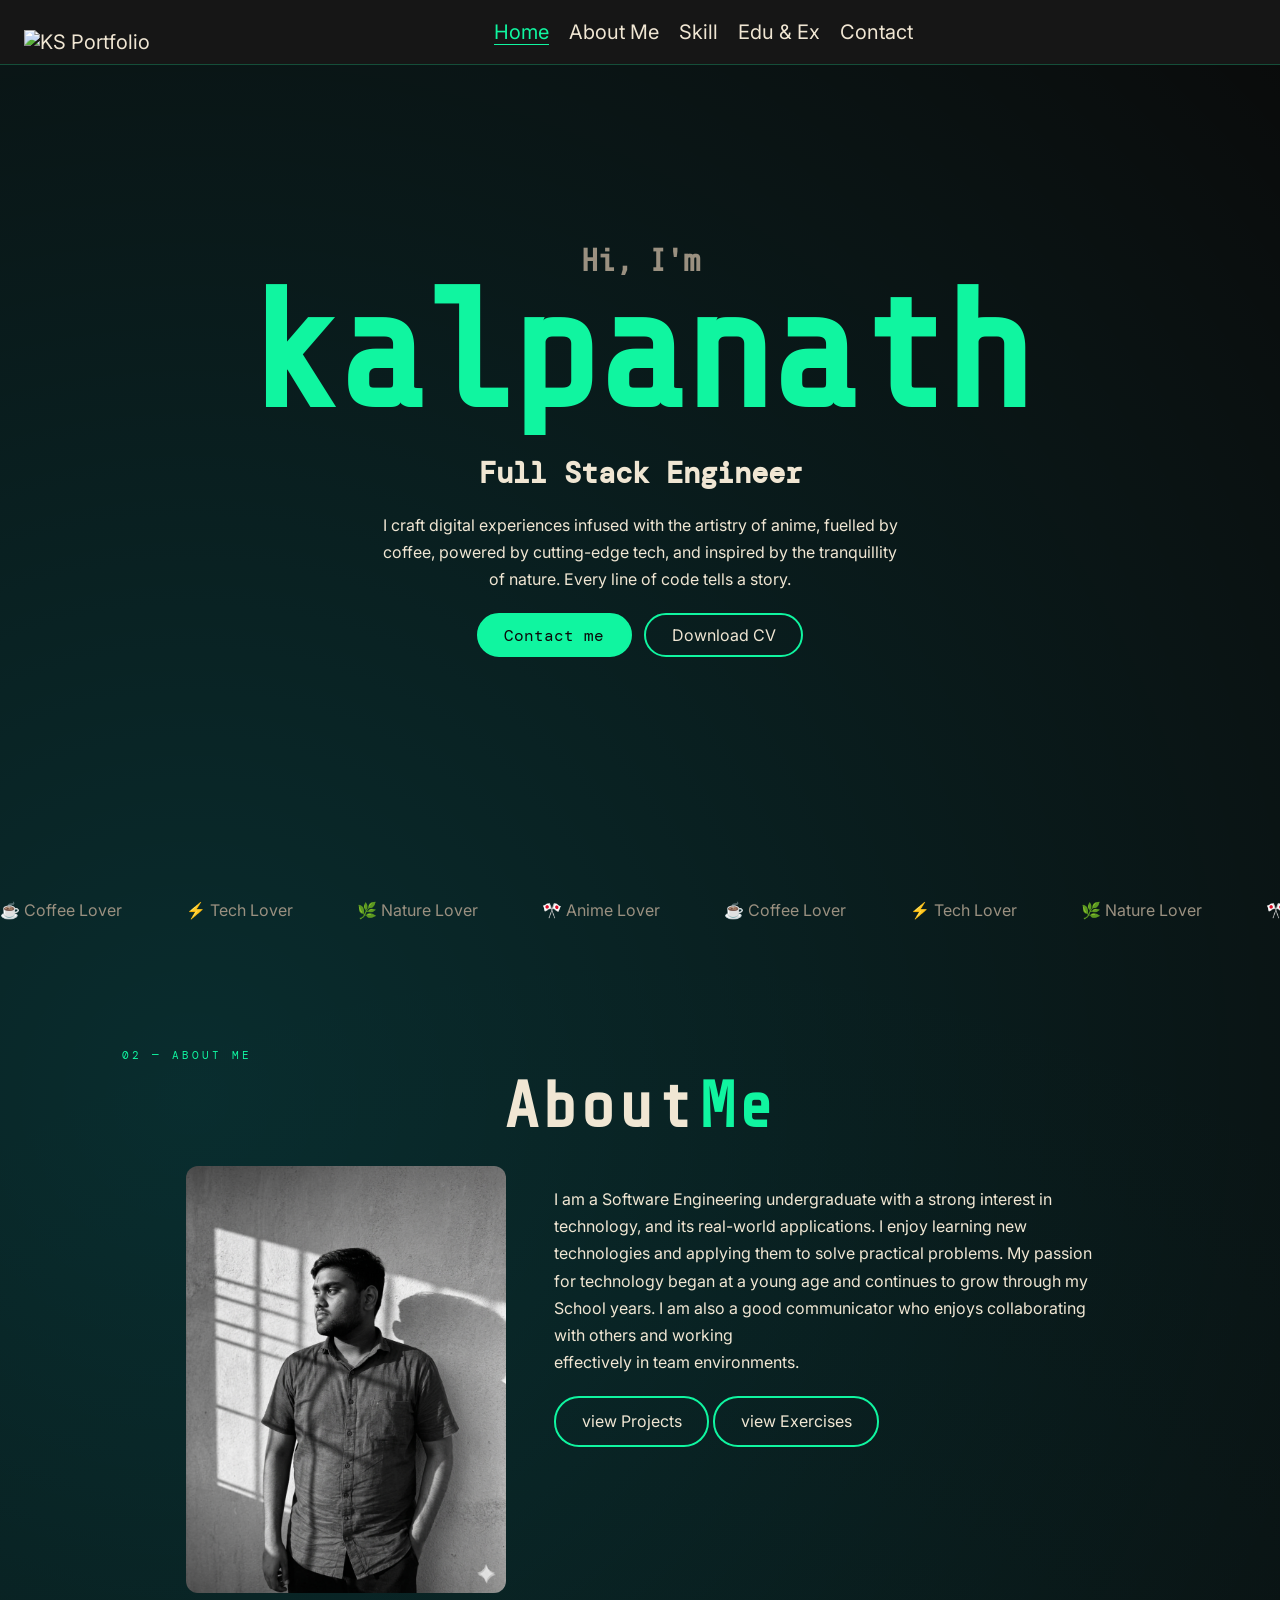
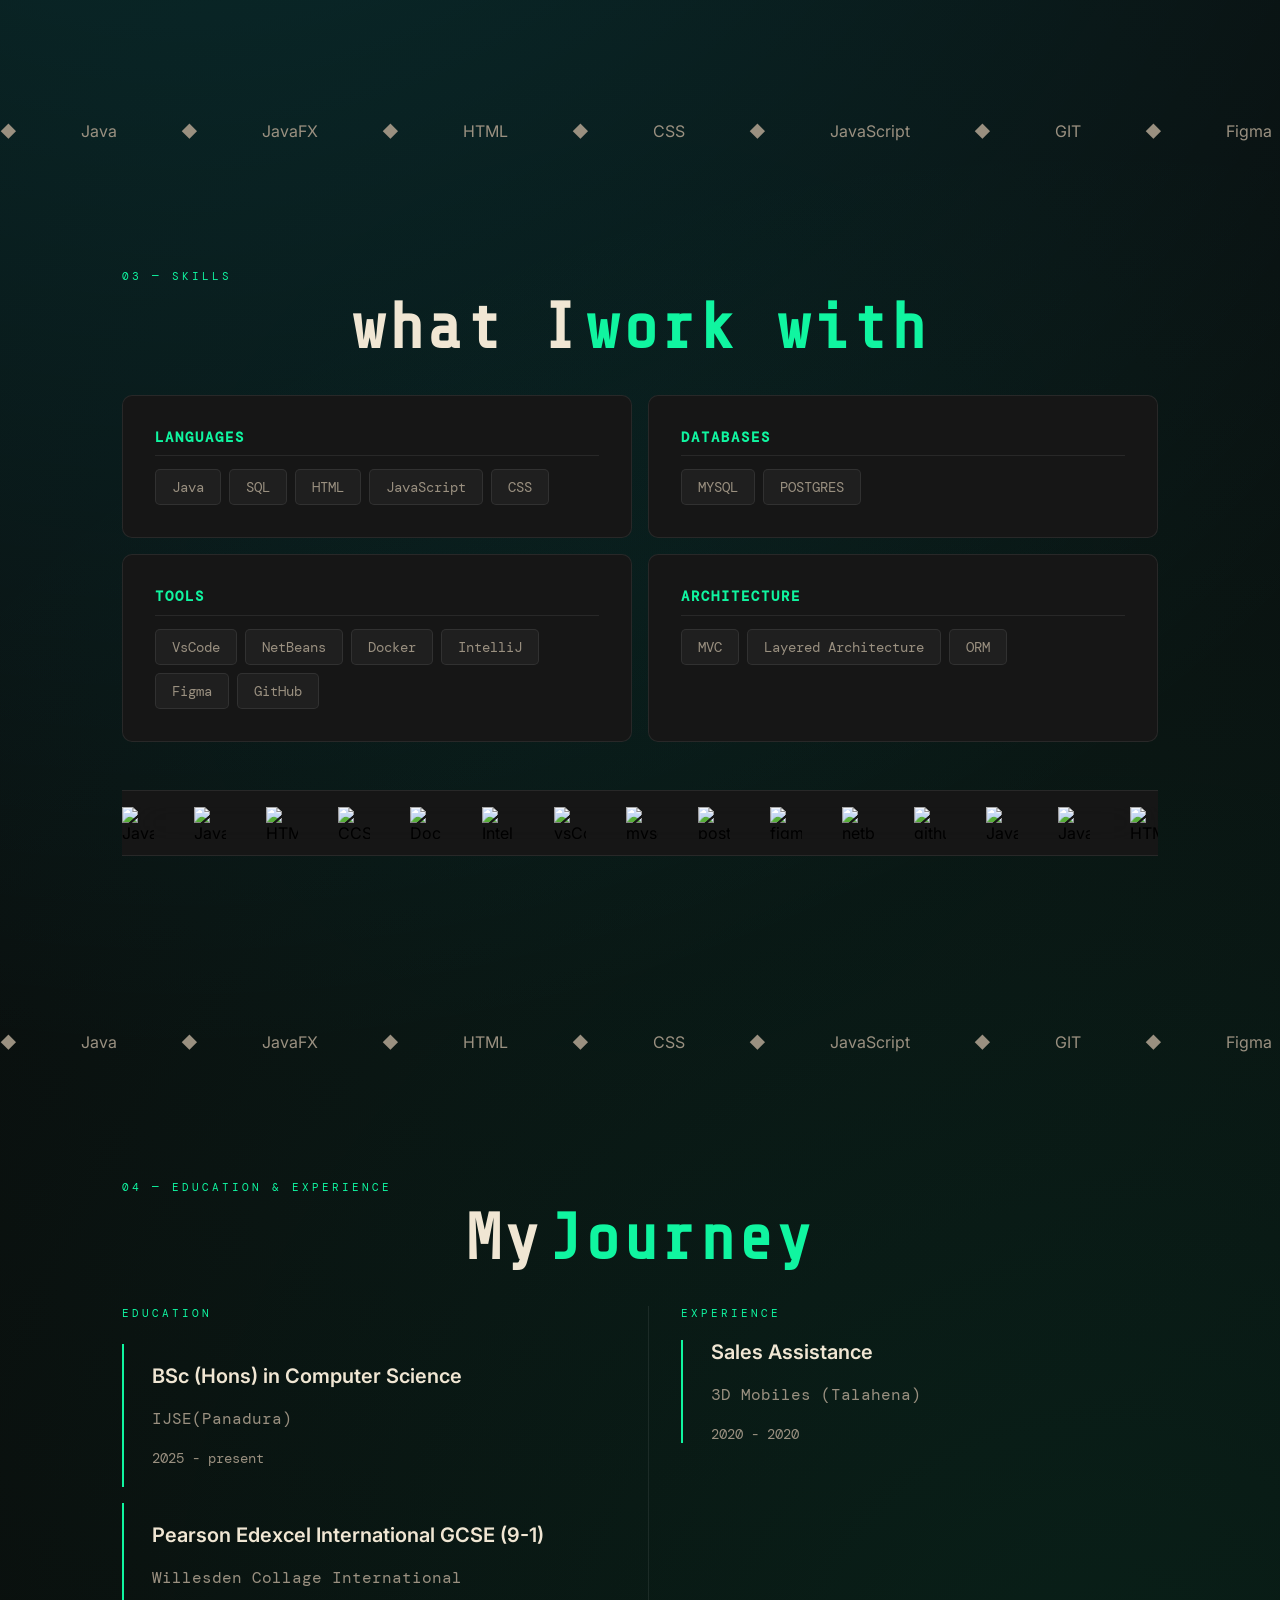
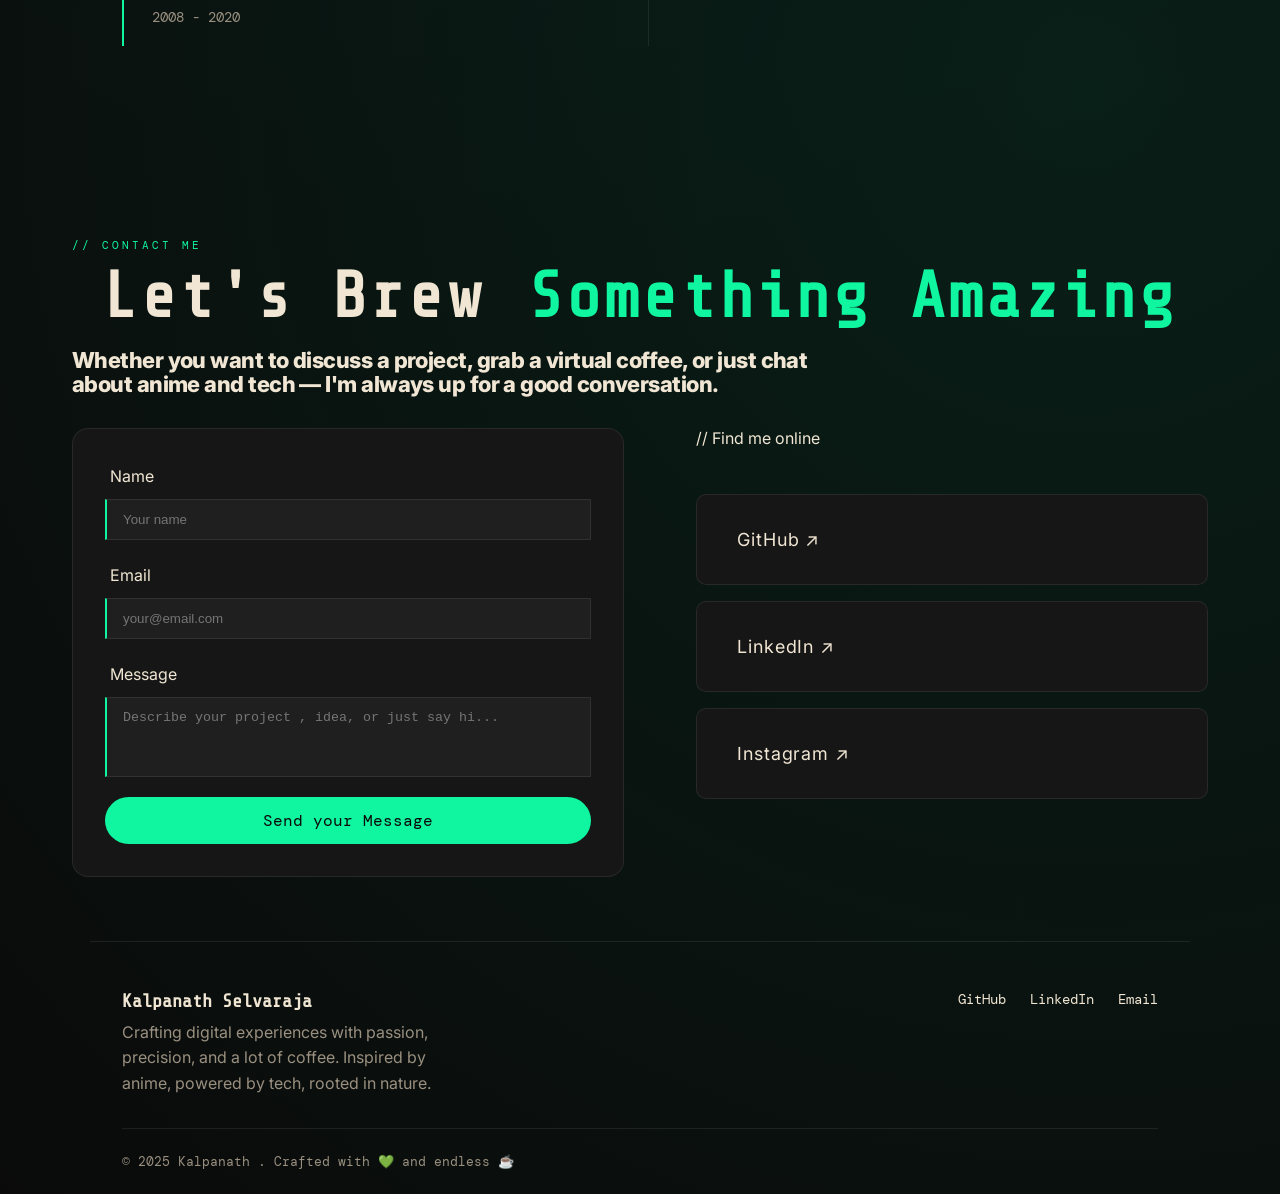
==== index.html @ 92739ae4 "update btns" ====
<!DOCTYPE html>
<html lang="en" >
<head>
    <meta charset="UTF-8">
    <meta name="viewport" content="width=device-width, initial-scale=1.0">
    <title> My website</title>


    <link rel="preconnect" href="https://fonts.googleapis.com">
    <link rel="preconnect" href="https://fonts.gstatic.com" crossorigin>
    <link href="https://fonts.googleapis.com/css2?family=DM+Mono:ital,wght@0,300;0,400;0,500;1,300;1,400;1,500&family=Inter:ital,opsz,wght@0,14..32,100..900;1,14..32,100..900&family=Share+Tech+Mono&display=swap" rel="stylesheet">

    <link rel="stylesheet" href="css/style.css">


</head>
<body>

<!-- ================================================    header content =============================================== -->

<header class ="header" >


<!--        navigation section-->
    <nav class = "navbar">
        <div class="logo">
            <img src="logo" alt="KS Portfolio">
        </div>

        <div class="nav-links" id="nav-links">

            <a href="#home" >Home</a>
            <a href="#about">About Me</a>
            <a href="#skill">Skill</a>
            <a href="#education-experience">Edu & Ex</a>

            <a href="#contact">Contact</a>
        </div>

        <button id="hamburger" class="hamburger">
            <span></span>
            <span></span>
            <span></span>
        </button>


    </nav>



</header>
<main>

    <!--  Hero section-->
    <section class ="home" id="home">

        <!-- content-->
        <div id ="home-content">

<!--            <div class="hero-glow"></div>-->
            <h3 id="greetings" >Hi, I'm</h3>
            <h1 id="Name" >kalpanath</h1>
            <h2 id="role"> Full Stack Engineer</h2>
            <div class="para-container">
                <p id="hero_para">I craft digital experiences infused with the artistry of anime,
                    fuelled by coffee, powered by cutting-edge tech, and inspired by
                    the tranquillity of nature. Every line of code tells a story.</p>
            </div>
            <div class="hero-btn">
                <a href="#contact" id="contact_btn" class="btn-hover-lift">Contact me</a>
                <a href="#contact" class="normal_btn hover-lift">Download CV</a>
            </div>
        </div>


    </section>

    <!--  About me strip-->
    <div class="horizontal-scroll">
        <div class="group">
            <div class="card"> ☕ Coffee Lover</div>
            <div class="card">⚡ Tech Lover</div>
            <div class="card">🌿 Nature Lover</div>
            <div class="card">🎌 Anime Lover</div>
            <div class="card"> ☕ Coffee Lover</div>
            <div class="card">⚡ Tech Lover</div>
            <div class="card">🌿 Nature Lover</div>
            <div class="card">🎌 Anime Lover</div>
            <div class="card">⚡ Tech Lover</div>
            <div class="card">🌿 Nature Lover</div>
            <div class="card">🎌 Anime Lover</div>
            <div class="card"> ☕ Coffee Lover</div>
            <div class="card">🌿 Nature Lover</div>
            <div class="card">🎌 Anime Lover</div>
            <div class="card"> ☕ Coffee Lover</div>

        </div>

        <div  class="group">
            <div class="card"> ☕ Coffee Lover</div>
            <div class="card">⚡ Tech Lover</div>
            <div class="card">🌿 Nature Lover</div>
            <div class="card">🎌 Anime Lover</div>
            <div class="card"> ☕ Coffee Lover</div>
            <div class="card">⚡ Tech Lover</div>
            <div class="card">🌿 Nature Lover</div>
            <div class="card">🎌 Anime Lover</div>
            <div class="card">⚡ Tech Lover</div>
            <div class="card">🌿 Nature Lover</div>
            <div class="card">🎌 Anime Lover</div>
            <div class="card"> ☕ Coffee Lover</div>
            <div class="card">🌿 Nature Lover</div>
            <div class="card">🎌 Anime Lover</div>
            <div class="card"> ☕ Coffee Lover</div>
        </div>
    </div>

<!--  about me section-->
    <section class="about-me reveal" id="about">

        <p class="sec-label">02 — About me</p>
        <h1 class="sub-title">About <span>Me</span></h1>

        <!-- content-->
        <div class="about-me-content">

            <!-- image-->

            <picture class="image slide-left">
                <img src="assets/About_me_pic.png" class="about-img"  alt="kalpanath">
            </picture>

            <!-- details-->
            <div class="content slide-right">
                <p class="para">I am a Software Engineering undergraduate with a strong interest in technology, and its real-world applications.
                    I enjoy learning new technologies and applying them to solve practical problems.
                    My passion for technology began at a young age and continues to grow through my School years.
                    I am also a good communicator who enjoys collaborating with others and working<br>effectively in team environments.</p>


                <a href="projects.html" class="normal_btn hover-lift" id="pro_btn">view Projects</a>
                <a href="exercises.html" class="normal_btn hover-lift" id="exe_btn">view Exercises</a>

            </div>


        </div>

    </section>

    <!--  skill strip-->
    <div class="horizontal-scroll">
        <!--    Skills items -->
        <div class="group group-reverse">
            <span class="card">◆</span>
            <span class="card">Java</span>
            <span class="card">◆</span>
            <span class="card">JavaFX</span>
            <span class="card">◆</span>
            <span class="card">HTML</span>
            <span class="card">◆</span>
            <span class="card">CSS</span>
            <span class="card">◆</span>
            <span class="card">JavaScript</span>
            <span class="card">◆</span>
            <span class="card">GIT</span>
            <span class="card">◆</span>
            <span class="card">Figma</span>
            <span class="card">◆</span>
            <span class="card">MYSQL</span>
            <span class="card">◆</span>
            <span class="card">MVC</span>
            <span class="card">◆</span>
            <span class="card">Java</span>
            <span class="card">◆</span>
            <span class="card">JavaFX</span>
            <span class="card">◆</span>
            <span class="card">HTML</span>
            <span class="card">◆</span>
            <span class="card">CSS</span>
            <span class="card">◆</span>
            <span class="card">JavaScript</span>
            <span class="card">◆</span>
            <span class="card">GIT</span>
            <span class="card">◆</span>
            <span class="card">Figma</span>
            <span class="card">◆</span>
            <span class="card">MYSQL</span>
            <span class="card">◆</span>
            <span class="card">MVC</span>
        </div>

        <div class="group group-reverse">
            <span class="card">◆</span>
            <span class="card">Java</span>
            <span class="card">◆</span>
            <span class="card">JavaFX</span>
            <span class="card">◆</span>
            <span class="card">HTML</span>
            <span class="card">◆</span>
            <span class="card">CSS</span>
            <span class="card">◆</span>
            <span class="card">JavaScript</span>
            <span class="card">◆</span>
            <span class="card">GIT</span>
            <span class="card">◆</span>
            <span class="card">Figma</span>
            <span class="card">◆</span>
            <span class="card">MYSQL</span>
            <span class="card">◆</span>
            <span class="card">MVC</span>
            <span class="card">◆</span>
            <span class="card">Java</span>
            <span class="card">◆</span>
            <span class="card">JavaFX</span>
            <span class="card">◆</span>
            <span class="card">HTML</span>
            <span class="card">◆</span>
            <span class="card">CSS</span>
            <span class="card">◆</span>
            <span class="card">JavaScript</span>
            <span class="card">◆</span>
            <span class="card">GIT</span>
            <span class="card">◆</span>
            <span class="card">Figma</span>
            <span class="card">◆</span>
            <span class="card">MYSQL</span>
            <span class="card">◆</span>
            <span class="card">MVC</span>
        </div>
    </div>

<!--    skill section-->
    <section class="skill-section" id="skill">

        <!-- Title -->
<!--        <p class="sub-title">Skills ()</p>-->
        <p class="sec-label">03 — skills</p>
        <h2 class="sub-title">what I <span>work with</span></h2>

        <div class="skill-grid reveal">

            <div class="skill_card stagger-child hover-lift">
                <h3 class="skill_label">Languages</h3>

                <div class="tags">
                    <span class="tag">Java</span>
                    <span class="tag">SQL</span>
                    <span class="tag">HTML</span>
                    <span class="tag">JavaScript</span>
                    <span class="tag">CSS</span>
                </div>
            </div>
            <div class="skill_card stagger-child hover-lift">
                <h3 class="skill_label">Databases</h3>

                <div class="tags">
                    <span class="tag">MYSQL</span>
                    <span class="tag">POSTGRES</span>
                </div>
            </div>
            <div class="skill_card stagger-child hover-lift">
                <h3 class="skill_label">Tools</h3>

                <div class="tags">
                    <span class="tag">VsCode</span>
                    <span class="tag">NetBeans</span>
                    <span class="tag">Docker</span>
                    <span class="tag">IntelliJ</span>
                    <span class="tag">Figma</span>
                    <span class="tag">GitHub</span>
                </div>
            </div>
            <div class="skill_card stagger-child hover-lift">
                <h3 class="skill_label">Architecture</h3>

                <div class="tags">
                    <span class="tag">MVC</span>
                    <span class="tag">Layered Architecture</span>
                    <span class="tag">ORM</span>
                </div>
            </div>
        </div>


        <div class="icon_strip reveal">
            <div class="icon_card">
                <div class="strip_icon"><img alt="Java" src="https://cdn.jsdelivr.net/gh/devicons/devicon@latest/icons/java/java-original.svg" /></div>
                <div class="strip_icon"><img alt="JavaScript" src="https://cdn.jsdelivr.net/gh/devicons/devicon@latest/icons/javascript/javascript-original.svg" /></div>
                <div class="strip_icon"><img alt="HTML" src="https://cdn.jsdelivr.net/gh/devicons/devicon@latest/icons/html5/html5-original.svg" /></div>
                <div class="strip_icon"><img alt="CCS" src="https://cdn.jsdelivr.net/gh/devicons/devicon@latest/icons/css3/css3-original.svg" /></div>
                <div class="strip_icon"><img alt="Docker" src="https://cdn.jsdelivr.net/gh/devicons/devicon@latest/icons/docker/docker-original-wordmark.svg" /></div>
                <div class="strip_icon"><img alt="Intellij" src="https://cdn.jsdelivr.net/gh/devicons/devicon@latest/icons/intellij/intellij-original.svg" /></div>
                <div class="strip_icon"><img alt="vsCode" src="https://cdn.jsdelivr.net/gh/devicons/devicon@latest/icons/vscode/vscode-original.svg" /></div>
                <div class="strip_icon"><img alt="mysql" src="https://cdn.jsdelivr.net/gh/devicons/devicon@latest/icons/mysql/mysql-original-wordmark.svg" /></div>
                <div class="strip_icon"><img alt="postgresql" src="https://cdn.jsdelivr.net/gh/devicons/devicon@latest/icons/postgresql/postgresql-original.svg" /></div>
                <div class="strip_icon"><img alt="figma" src="https://cdn.jsdelivr.net/gh/devicons/devicon@latest/icons/figma/figma-original.svg" /></div>
                <div class="strip_icon"><img alt="netbeans" src="https://cdn.jsdelivr.net/gh/devicons/devicon@latest/icons/netbeans/netbeans-original.svg" /></div>
                <div class="strip_icon"><img alt="github" src="https://cdn.jsdelivr.net/gh/devicons/devicon@latest/icons/github/github-original-wordmark.svg" /></div>

                <div class="strip_icon"><img alt="Java" src="https://cdn.jsdelivr.net/gh/devicons/devicon@latest/icons/java/java-original.svg" /></div>
                <div class="strip_icon"><img alt="JavaScript" src="https://cdn.jsdelivr.net/gh/devicons/devicon@latest/icons/javascript/javascript-original.svg" /></div>
                <div class="strip_icon"><img alt="HTML" src="https://cdn.jsdelivr.net/gh/devicons/devicon@latest/icons/html5/html5-original.svg" /></div>
                <div class="strip_icon"><img alt="CCS" src="https://cdn.jsdelivr.net/gh/devicons/devicon@latest/icons/css3/css3-original.svg" /></div>
                <div class="strip_icon"><img alt="Docker" src="https://cdn.jsdelivr.net/gh/devicons/devicon@latest/icons/docker/docker-original-wordmark.svg" /></div>
                <div class="strip_icon"><img alt="Intellij" src="https://cdn.jsdelivr.net/gh/devicons/devicon@latest/icons/intellij/intellij-original.svg" /></div>
                <div class="strip_icon"><img alt="vsCode" src="https://cdn.jsdelivr.net/gh/devicons/devicon@latest/icons/vscode/vscode-original.svg" /></div>
                <div class="strip_icon"><img alt="mysql" src="https://cdn.jsdelivr.net/gh/devicons/devicon@latest/icons/mysql/mysql-original-wordmark.svg" /></div>
                <div class="strip_icon"><img alt="postgresql" src="https://cdn.jsdelivr.net/gh/devicons/devicon@latest/icons/postgresql/postgresql-original.svg" /></div>
                <div class="strip_icon"><img alt="figma" src="https://cdn.jsdelivr.net/gh/devicons/devicon@latest/icons/figma/figma-original.svg" /></div>
                <div class="strip_icon"><img alt="netbeans" src="https://cdn.jsdelivr.net/gh/devicons/devicon@latest/icons/netbeans/netbeans-original.svg" /></div>
                <div class="strip_icon"><img alt="github" src="https://cdn.jsdelivr.net/gh/devicons/devicon@latest/icons/github/github-original-wordmark.svg" /></div>

            </div>


        </div>


    </section>

    <!--  education and experience strip-->
    <div class="horizontal-scroll">
        <!--    Skills items -->
        <div class="group ">
            <span class="card">◆</span>
            <span class="card">Java</span>
            <span class="card">◆</span>
            <span class="card">JavaFX</span>
            <span class="card">◆</span>
            <span class="card">HTML</span>
            <span class="card">◆</span>
            <span class="card">CSS</span>
            <span class="card">◆</span>
            <span class="card">JavaScript</span>
            <span class="card">◆</span>
            <span class="card">GIT</span>
            <span class="card">◆</span>
            <span class="card">Figma</span>
            <span class="card">◆</span>
            <span class="card">MYSQL</span>
            <span class="card">◆</span>
            <span class="card">MVC</span>
            <span class="card">◆</span>
            <span class="card">Java</span>
            <span class="card">◆</span>
            <span class="card">JavaFX</span>
            <span class="card">◆</span>
            <span class="card">HTML</span>
            <span class="card">◆</span>
            <span class="card">CSS</span>
            <span class="card">◆</span>
            <span class="card">JavaScript</span>
            <span class="card">◆</span>
            <span class="card">GIT</span>
            <span class="card">◆</span>
            <span class="card">Figma</span>
            <span class="card">◆</span>
            <span class="card">MYSQL</span>
            <span class="card">◆</span>
            <span class="card">MVC</span>
        </div>

        <div class="group ">
            <span class="card">◆</span>
            <span class="card">Java</span>
            <span class="card">◆</span>
            <span class="card">JavaFX</span>
            <span class="card">◆</span>
            <span class="card">HTML</span>
            <span class="card">◆</span>
            <span class="card">CSS</span>
            <span class="card">◆</span>
            <span class="card">JavaScript</span>
            <span class="card">◆</span>
            <span class="card">GIT</span>
            <span class="card">◆</span>
            <span class="card">Figma</span>
            <span class="card">◆</span>
            <span class="card">MYSQL</span>
            <span class="card">◆</span>
            <span class="card">MVC</span>
            <span class="card">◆</span>
            <span class="card">Java</span>
            <span class="card">◆</span>
            <span class="card">JavaFX</span>
            <span class="card">◆</span>
            <span class="card">HTML</span>
            <span class="card">◆</span>
            <span class="card">CSS</span>
            <span class="card">◆</span>
            <span class="card">JavaScript</span>
            <span class="card">◆</span>
            <span class="card">GIT</span>
            <span class="card">◆</span>
            <span class="card">Figma</span>
            <span class="card">◆</span>
            <span class="card">MYSQL</span>
            <span class="card">◆</span>
            <span class="card">MVC</span>
        </div>
    </div>

    <!--  education and experience section-->
    <section class="education-experience" id="education-experience">

        <p class="sec-label">04 — education & experience</p>
        <h2 class="sub-title" >My <span>Journey</span> </h2>

        <div class="edu-ex-grid">

            <div class="education-block slide-left">

                <p class="sec-label">education</p>
                <div class="education01 hover-lift">
                    <p class="edu-title">BSc (Hons) in Computer Science</p>

                    <p class = "place">IJSE(Panadura)</p>

                    <p class = "period">2025 - present</p>

                </div>

                <div class="education02 hover-lift">
                    <p class="edu-title">Pearson Edexcel International GCSE (9-1)</p>

                    <p class = "place">Willesden Collage International</p>

                    <p class = "period">2008 - 2020</p>

                </div>
            </div>

            <div class="experience-block slide-right">
                <p class="sec-label">Experience</p>

                <div class="experience hover-lift">
                    <p class="edu-title">Sales Assistance</p>

                    <p class = "place">3D Mobiles (Talahena)</p>

                    <p class = "period">2020 - 2020</p>

                </div>

            </div>
        </div>

    </section>


    <!-- contact section-->
    <section class="contact" id="contact">

        <p class="sec-label">// Contact me</p>


        <h2 class="sub-title">Let's Brew&nbsp;<span> Something Amazing</span></h2>

        <p id="contact-para">Whether you want to discuss a project, grab a virtual coffee, or just chat<br>
        about anime and tech — I'm always up for a good conversation.</p>


        <div class="contact-block reveal">

            <div class="terminal slide-left">
                <form action="mailto:kalapanath87@gmail.com" method="POST" enctype="text/plain" class="form">


                            <div class="field">
                                <label for="form-name"> Name</label>

                                <input type="text" id="form-name" name="name" placeholder="Your name">
                            </div>

                            <div class="field">
                                <label for="form-mail">  Email </label>
                                <input type="email" id="form-mail" name="email" placeholder="your@email.com">
                            </div>

                            <div class="field">
                                <label for="form-message"> Message </label>

                                <textarea name="message" id="form-message" placeholder="Describe your project , idea, or just say hi..."></textarea>
                            </div>

                            <button type="submit" class="btn-submit">Send your Message</button>



                    </form>
            </div>
            <div class="contact-info slide-right">
                <div id="social_title">
                    <p>// Find me online</p>
                </div>

                <div class="social-links hover-lift">
                    <a href="https://www.github.com/" >GitHub ↗ </a>
                </div>

                <div class="social-links hover-lift">
                    <a href="https://www.linkedin.com/" >LinkedIn ↗ </a>
                </div>

                <div class="social-links hover-lift">
                    <a href="https://www.instagram.com/" >Instagram ↗ </a>
                </div>
            </div>

        </div>

    </section>


</main >
<footer class="footer">

        <div class="footer-block">
            <div class="footer-left">
                <h3>Kalpanath Selvaraja</h3>
                <p>Crafting digital experiences with passion,<br>
                    precision, and a lot of coffee. Inspired by<br>
                    anime, powered by tech, rooted in nature.</p>
            </div>

            <div class="socials">
                <a class="links" href="#">GitHub</a>
                <a class="links" href="#">LinkedIn</a>
                <a class="links" href="#">Email</a>
            </div>
        </div>

        <div class="footer-bottom">
            <p class="copyright">
                © 2025 Kalpanath . Crafted with 💚 and endless ☕
            </p>
        </div>

</footer>




<script src="Js/script.js"></script>
</body>
</html>
---- css/style.css ----
/* stylelint-disable */
*{
    margin: 0;
    padding: 0;
    box-sizing: border-box;
}


/*variables*/
:root{
    --button:clamp(0.8rem, 1.5vw, 1rem);

    --greetings:clamp(0.95rem, 2.5vw, 4rem);
    --h1:clamp(3.5rem, 13vw, 12rem);
    --h2: clamp(1.8rem, 5vw, 4rem);
    --position:clamp(1rem, 2.5vw, 1.8rem);
    --para: clamp(0.875rem, 1.5vw, 1rem);

    --font-body:    "Inter", sans-serif; /* para, navbar, label*/
    --font-title: "Share Tech Mono", monospace; /* name, section title */
    --font-mono:    "DM Mono", monospace; /* lable, tag  */


    --bg-colour:    #0a0a0a;
    --bg-card:  #161616;
    --bg-fields:   #1f1f1f;
    --accent:        #10F5A0;
    --accent-hover:  #0cc980;
    --text-primary:  #F0E6D3;
    --text-muted:    #9a9080;
    --border: #FFFFFF14;
    --border-accent: #10F5A03F;

    
}

html{
    scroll-behavior: smooth;
    overflow-x: hidden;
}

body {
    overflow-x: hidden;

    background-image:
            radial-gradient(circle at 15% 25%, rgba(0, 245, 255, 0.15) 0%, transparent 45%),
            radial-gradient(circle at 85% 75%, rgba(0, 180, 120, 0.12) 0%, transparent 45%),
            radial-gradient(circle at 50% 50%, rgba(0, 100, 100, 0.08) 0%, transparent 55%);


    font-family: "Inter", sans-serif;
    font-optical-sizing: auto;
    font-style: normal;
    font-variation-settings: "wdth" 100;

    background-color: var(--bg-colour);

}


/*header ================>*/

.header{
    position: fixed;
    top: 0;
    width: 100%;
    height: 65px;
    z-index: 999;
}


/*navbar ================>  */

.navbar{
    display: flex;
    justify-content: space-between;
    align-items: center;
    padding: 0 1.5rem;
    color: var(--text-primary);
    font-size: 20px;
    height: 65px;
    z-index: 100;
    background-color: var(--bg-card);
    backdrop-filter: blur(24px);
    -webkit-backdrop-filter: blur(24px);
    border-bottom: 1px solid var(--border-accent);
}

.logo{
    position: relative;
    left: 0;
    top: 10px;
}




/*navigation links ================> */
.nav-links{
    display: flex;
    gap: 20px;
    position: relative;
    left: 0;
    right: 0;
    margin: auto;
}


.nav-links a.active {
    color: var(--accent);
    border-bottom: 1px solid var(--accent);
}


.hamburger {
    display: none;
    flex-direction: column;
    gap: 5px;
    background: transparent;
    border: none;
    cursor: pointer;
    padding: 8px;
    margin-right: 1rem;
}

.hamburger span {
    display: block;
    width: 24px;
    height: 2px;
    background: var(--text-primary);
    transition: all 0.3s ease;
}


a:link, a:visited {
    color: var(--text-primary);
    text-decoration: none;
    background: transparent;
}

a:hover{
    background-color: transparent;
    color: var(--accent-hover);
}

.hover-lift {
    transition: transform 0.3s ease, box-shadow 0.4s ease, border-color 0.3s ease;
}

.hover-lift:hover {
    transform: translateY(-8px);
    border-color: var(--accent);
    box-shadow: 0 20px 60px rgba(16, 245, 160, 0.15);
}
/*!*==================== hero section*!*/

.home{
    width: 100%;
    height: 100dvh;
}


#home-content{
    position: relative;
    width: 100%;
    height: 100dvh;
    display: flex;
    color: var(--text-primary);
    justify-content: center;
    align-items: center;
    flex-direction: column;
}

.hero-glow {
    position: absolute;
    width: 600px;
    height: 600px;
    background: radial-gradient(circle, rgba(0,245,255,0.12) 0%, transparent 70%);
    top: 50%;
    left: 50%;
    transform: translate(-50%, -50%);
    pointer-events: none;
    z-index: 0;
    filter: blur(40px);
}

#home-content > *:not(.hero-glow) {
    position: relative;
    z-index: 1;
}

/* Hi, I'm */
#greetings{
    font-size: var(--greetings);
    color: var(--text-muted);
    font-family: var(--font-title), serif;
}

/*NAME (main hero text)*/
#Name{
    font-size:var(--h1);
    color: var(--accent);
    line-height: 0.9;
    letter-spacing: -0.02em;
    font-family: var(--font-title);
}

/* role */
#role{
    font-size:var(--position);
    margin-top: 25px;
    font-family: var(--font-mono);
}

/* paragraph */
#hero_para{
    font-size: var(--para);
    margin-top: 20px;
    line-height: 1.7;
    text-align: center;
    width: min(520px, 90%);
    font-family: var(--font-body);
}

.para-container{
    display: contents;
    width: min(650px, 90%);
    padding: 0;
    margin-top: 0;
}


/* Buttons */

button {
    padding: 0.6em 1.6em;
    border-radius: 25px;
    font-family: var(--font-mono);
    font-size: var(--button);
    cursor: pointer;
    transition: all 0.2s ease;
}



.hero-btn{
    display: flex;
    justify-content: center;
    gap: 12px;
    margin-top: 20px;
    flex-wrap: wrap;
}

#contact_btn{
    display: inline-block;
    text-decoration: none;
    text-align: center;
    padding: 0.6em 1.6em;
    border-radius: 25px;
    font-family: var(--font-mono);
    font-size: var(--button);
    cursor: pointer;
    background: var(--accent);
    border: 2px solid var(--accent);
    color: var(--bg-colour);
}

#contact_btn:hover{
    background: var(--accent-hover);
    border-color:  var(--accent-hover) ;
}

.normal_btn{
    display: inline-block;
    text-decoration: none;
    text-align: center;
    border: var(--accent) solid 2px;
    background: transparent;
    color: var(--accent);
    border-radius: 25px;
    padding: 0.6em 1.6em;
    font-size: var(--button);
    cursor: pointer;
}

.normal_btn:hover{
    border-color: var(--accent-hover);
    color: #ffffff;
    background-color: var(--accent-hover);

}

.btn-hover-lift {
    transition: transform 0.3s ease, box-shadow 0.4s ease, border-color 0.3s ease;
}

.btn-hover-lift:hover {
    transform: translateY(-8px);
    border-color: #ffffff;
    box-shadow: 0 8px 50px rgb(255, 255, 255);
}
/* horizontal-scroll */

.horizontal-scroll {
    width: 100%;
    display: flex;
    overflow: hidden;
    position: relative;
    z-index: -1;
    /*border: var(--border2) solid 2px;*/
}

.horizontal-scroll ::-webkit-scrollbar{
    display: none;
}

.group{
    display: flex;
    align-items: center;
    gap: 1em;
    animation: scroll-reverse 45s infinite linear;
    padding-right:2em;

}
.group-reverse {
    animation: scroll-left 45s infinite linear;
}

@keyframes scroll-left {
    from { transform: translateX(-100%); }
    to { transform: translateX(0); }
}



.card{
    color: var(--text-muted);
    height: auto;
    padding-right: 3em;
    text-align: center;
    align-items: center;
    white-space: nowrap;
    font-size: var(--para);
}

/*@keyframes scroll {*/
/*    from{ transform: translateX(0); }*/
/*    to{ transform: translateX(-100%); }*/
/*}*/


/*.group-reverse {*/
/*    animation: scroll-reverse 45s infinite linear;*/
/*}*/

@keyframes scroll-reverse {
    from{ transform: translateX(0); }
    to{ transform: translateX(-100%); }
}



/* About me Section */

.about-me{
    max-width: 1100px;
    margin: 0 auto;
    padding: 8rem 2rem;
}

.sub-title{
    color: var(--text-primary);
    font-size: var(--h2);
    font-family: var(--font-title);
    width: 100%;
    display: flex;
    justify-content: center;
    margin-top: 0;
    letter-spacing: 0.05em;
}

.sub-title span{
    color: var(--accent);
    margin-left: 0.3rem;
}

.about-me-content{
    display: flex;
    align-items: flex-start;
    justify-content: flex-start;
    gap: 3rem;
    padding: 0 clamp(1rem, 5vw, 5rem);
    margin-top: 1.5rem;
}

.content{
    font-size: var(--para);
    margin-top: 20px;
    line-height: 1.7;
    width: min(520px, 90%);
    color: var(--text-primary);
    padding-bottom: 0;
    flex: 1;
}

#pro_btn{
    margin: 20px 0;
}

.about-img {
    width: 100%;
    height: auto;
    max-width: 380px;
    object-fit: cover;
    display: block;
    border-radius: 12px;
}

.image {
    width: 320px;
    display: flex;
    justify-content: center;
    max-width: 380px;
    flex-shrink: 0;
}

.btn_01{
    margin: 20px 0;
}


.skill-section{
    max-width: 1100px;
    margin: 0 auto;
    padding: 8rem 2rem;
}

.sec-label {
    font-family: var(--font-mono);
    font-size: 11px;
    color: var(--accent);
    letter-spacing: 3px;
    text-transform: uppercase;
    margin-bottom: 0.5rem;
}

.skill-grid {
    display: grid;
    grid-template-columns: 1fr 1fr;
    gap: 1rem;
    margin-top: 2rem;
}

.skill_card {
    background: var(--bg-card);
    border: 1px solid var(--border);
    border-radius: 10px;
    padding: 2rem 2rem;
}

.skill_label{
    font-family: var(--font-mono);
    font-size: 14px;
    color: var(--accent);
    letter-spacing: 2px;
    text-transform: uppercase;
    margin-bottom: 0.8rem;
    padding-bottom: 0.6rem;
    border-bottom: 1px solid var(--border);
}

.tags {
    display: flex;
    flex-wrap: wrap;
    gap: 0.5rem;
}

.tag {
    font-family: var(--font-mono);
    font-size: 14px;
    padding: 8px 16px;
    border-radius: 5px;
    border: 1px solid var(--border);
    color: var(--text-muted);
    background: var(--bg-fields);
    cursor: default;
}


.icon_strip{
    overflow: hidden;
    border-top: 1px solid var(--border);
    border-bottom: 1px solid var(--border);
    padding: 1rem 0;
    background: var(--bg-card);
    margin: 3rem 0;
}

.icon_card{
    display: flex;
    align-items: center;
    gap: 2.5rem;
    width: max-content;
    animation: icon-scroll 28s linear infinite;
    backdrop-filter: blur(24px);
    -webkit-backdrop-filter: blur(12px);
}

.strip_icon {
    display: flex;
    flex-direction: column;
    align-items: center;
    gap: 6px;
    flex-shrink: 0;
}

.strip_icon img{
    width: 32px;
    height: 32px;
    transition: opacity 0.2s;
}

@keyframes icon-scroll {
    from { transform: translateX(0); }
    to   { transform: translateX(-50%); }
}


.education-experience{
    max-width: 1100px;
    margin: 0 auto;
    padding: 8rem 2rem;
}

/*.group-title{*/
/*    color: var(--text-primary);*/
/*    font-size: var(--h2);*/
/*    font-family: var(--font-title);*/
/*    width: 100%;*/
/*    display: flex;*/
/*    margin-top: 0;*/
/*    letter-spacing: 0.05em;*/
/*}*/

.edu-ex-grid{
    display: grid;
    grid-template-columns: 1fr 1fr;
    gap: 1rem;
    margin-top: 2rem;
}

.education-block{
    display: flex;
    flex-direction: column;
    color: var(--text-primary);
    gap: 1rem;
}

.experience-block {
    border-left: 1px solid var(--border);
    padding-left: 2rem;
}

.education01  {
    border-left: var(--accent) solid 2px;
    padding-left: 0.5rem;
}

.education02  {
    border-left: var(--accent) solid 2px;
    padding-left: 0.5rem;
}

.experience  {
    border-left: var(--accent) solid 2px;
    padding-left: 0.5rem;
}



.edu-title{
    font-size: 20px;
    font-weight: 600;
    color: var(--text-primary);
    margin: 20px;
}

.place{
    font-family: var(--font-mono);
    font-size: 16px;
    color: var(--text-muted);
    margin: 20px;
}

.period{
    font-family: var(--font-mono);
    font-size: 14px;
    color: var(--text-muted);
    margin: 20px;
}


/* Projects */

.project{
    position: relative;
    z-index: 1;
    padding: 80px 32px 0;
    min-height: 100vh;
}

.project_container{
    max-width: 1100px;
    margin: 0 auto;
    display: grid;
    grid-template-columns: 1fr 1fr;
    padding: 80px 32px 0;
    gap: 1rem;

}

.stack {
    position: sticky;
    height: 100vh;
    display: flex;
    align-items: center;
    padding-top: 80px;
    /*border: 10px solid var(--border);*/

}

.project-card {
    display: flex;
    width: 100%;
    background: var(--bg-card);
    border: 1px solid var(--border);
    border-radius: 16px;
    overflow: hidden;
    will-change: transform;
    transition: box-shadow 0.4s ease, border-color 0.3s ease;
    box-shadow: 0 8px 40px rgba(0,0,0,0.5);
    /*border: 10px solid var(--border);*/

}



#test01{
    width: 100%;
    height: 400px;
}

#test02{
    width: 100%;
    height: 200px;
    background: #04f835;
}

#test03{
    width: 100%;
    height: 200px;
    background: rgba(107, 33, 168, 0.52);
}

.project-image{
    position: relative;
    width: 50%;
    height: 340px;
    flex-shrink: 0;
}

.project-image img{
    width: 100%;
    height: 100%;
    object-fit: cover;
    display: block;
}

.project-image::after {
    content: '';
    position: absolute;
    inset: 0;
    background: linear-gradient(to right, transparent 60%, var(--bg-card) 100%);
}

.project-content{
    flex: 1;
    padding: 24px;
    display: flex;
    flex-direction: column;
    justify-content: space-between;
}

.card_header{
    color: var(--accent);
    opacity: 0.45;
}

.content_header{
    display: flex;
    justify-content: space-between;
    align-items: center;
}

.main_content {
    flex: 1;
    display: flex;
    flex-direction: column;
    justify-content: center;
    gap: 12px;
}

.main_content h2 {
    font-size: clamp(16px, 2vw, 22px);
    font-weight: 700;
    color: var(--text-primary);
    letter-spacing: -0.02em;
    line-height: 1.2;
}

.main_content p {
    font-size: 13.5px;
    color: var(--text-muted);
    line-height: 1.7;
}


/* Assignments  */
.exercises-page {
    display: flex;
    height: 100vh;
    padding-top: 65px;
}

.exercise-sidebar {
    width: 30%;
    height: 100%;
    overflow-y: auto;
    border-right: 1px solid var(--border-accent);
    background: var(--bg-card);
    padding: 2rem 1rem;
    scrollbar-color: var(--accent) var(--bg-card);
}

.sidebar-title {
    font-family: var(--font-mono);
    font-size: 11px;
    color: var(--accent);
    letter-spacing: 3px;
    text-transform: uppercase;
    margin-bottom: 1.5rem;
    padding-bottom: 1rem;
    border-bottom: 1px solid var(--border-accent);
}

.exercise-card {
    background: var(--bg-fields);
    border: 1px solid var(--border);
    border-radius: 10px;
    padding: 1rem 1.2rem;
    margin-bottom: 0.8rem;
    cursor: pointer;
    transition: border-color 0.2s ease, background 0.2s ease;
}

.exercise-card:hover {
    border-color: var(--accent);
}

.exercise-card.active {
    border-color: var(--accent);
    background: rgba(0, 245, 255, 0.05);
}

.card-number {
    font-family: var(--font-mono);
    font-size: 11px;
    color: var(--accent);
    opacity: 0.5;
    margin-bottom: 4px;
}

.card-name {
    font-family: var(--font-title);
    font-size: 15px;
    color: var(--text-primary);
    margin-bottom: 6px;
}

.card-desc {
    font-family: var(--font-body);
    font-size: 12px;
    color: var(--text-muted);
    line-height: 1.5;
    margin-bottom: 8px;
}

.card-tag {
    font-family: var(--font-mono);
    font-size: 11px;
    padding: 3px 10px;
    border-radius: 20px;
    border: 1px solid var(--border-accent);
    color: var(--accent);
    display: inline-block;
}

.preview-panel {
    flex: 1;
    display: flex;
    flex-direction: column;
    height: 100%;
}

.preview-header {
    padding: 1rem 1.5rem;
    border-bottom: 1px solid var(--border-accent);
    background: var(--bg-card);
    display: flex;
    align-items: center;
    justify-content: space-between;
}

.preview-title {
    font-family: var(--font-mono);
    font-size: 13px;
    color: var(--text-primary);
}

.preview-tag {
    font-family: var(--font-mono);
    font-size: 11px;
    color: var(--accent);
    opacity: 0.6;
}

.preview-frame {
    width: 100%;
    flex: 1;
    border: none;
    background: var(--bg-colour);
}

/* Contact */

.contact{
    max-width: 1200px;
    margin: 0 auto;
    padding: 4rem 2rem;
}

.section-tag{
    color: var(--text-primary);
    font-size: 20px;
    text-transform: uppercase;
    letter-spacing: 3px;
}


#contact-para{
    font-size: 22px;
    font-weight: 800;
    letter-spacing: -0.025em;
    line-height: 1.1;
    margin-bottom: 16px;
    color: var(--text-primary);
    font-family: var(--font-body);
    padding-top: 16px;
}

.contact-block{
    display: grid;
    grid-template-columns: 1fr 1fr;
    gap: 2rem;
    margin-top: 2rem;
}

.terminal{
    background: var(--bg-card);
    border-radius: 16px;
    padding: 32px;
    border: 1px solid var(--border);
}

.field{
    display: flex;
    flex-direction: column;
    gap: 8px;
    margin-bottom: 20px;
}

.field input , .field textarea{
    background: var(--bg-fields);
    border: var(--border) solid 1px;
    border-left: var(--accent) solid 2px;
    padding: 12px 16px;
    outline: none;
    width: 100%;
    color: var(--text-primary);
}

.field textarea {
    height: 80px;
    resize: none;
    scrollbar-color: var(--accent) var(--bg-fields);
}

.field label{
    color: var(--text-primary);
    padding: 5px;
}

.contact-info{
    display: flex;
    flex-direction: column;
    gap: 16px;
    margin-left: 40px;

}

.contact-info p{
    color: var(--text-primary);
}

.contact-info a{
    text-decoration: none;
    padding: 20px;
    color: var(--text-primary);
    font-size: 18px;
    letter-spacing: 0.05em;
}



#social_title{
    border: none;
    margin-bottom: 30px;
}

.social-links{
    display: flex;
    align-items: center;
    border: 1px solid var(--border);
    background: var(--bg-card);
    border-radius: 10px;
    padding: 14px 20px;
}


.btn-submit {
    width: 100%;
    padding: 0.8em 1.6em;
    background: var(--accent);
    color: var(--bg-colour);
    border: none;
    border-radius: 25px;
    font-family: var(--font-mono);
    font-size: var(--button);
    cursor: pointer;
    transition: background 0.2s ease;
}

.btn-submit:hover {
    background: var(--accent-hover);
}


/*  Footer Section   */

.footer {
    border-top: 1px solid var(--border);
    padding: 3rem 2rem 1.5rem;
    max-width: 1100px;
    margin: 0 auto;
}

.footer-block {
    display: flex;
    justify-content: space-between;
    align-items: flex-start;
    margin-bottom: 2rem;
}

.footer-left h3 {
    color: var(--text-primary);
    font-family: var(--font-title);
    margin-bottom: 8px;
}

.footer-left p {
    color: var(--text-muted);
    font-size: var(--para);
    line-height: 1.6;
}

.socials {
    display: flex;
    gap: 24px;
}

.links {
    color: var(--text-muted);
    font-family: var(--font-mono);
    font-size: 14px;
    transition: color 0.2s ease;
}

.links:hover {
    color: var(--accent);
}

.footer-bottom {
    border-top: 1px solid var(--border);
    padding-top: 1.5rem;
}

.copyright {
    color: var(--text-muted);
    font-size: 13px;
    font-family: var(--font-mono);
}


/*  Animations  */

/*  Hero page   */


#greetings, #Name, #role, .para-container, .hero-btn, #hero_para{
    opacity: 0;
    transform: translateY(20px);
    animation: hero_animation 0.6s ease forwards;
}
#greetings  { animation-delay: 0.1s; }
#Name       { animation-delay: 0.3s; }
#role       { animation-delay: 0.5s; }
.para-container { animation-delay: 0.7s; }
.hero-btn   { animation-delay: 0.9s; }

@keyframes hero_animation {
    to {
        opacity: 1;
        transform: translateY(0);
    }
}

.header {
    animation: navSlideDown 0.5s ease forwards;
    /*animation-timeline:scroll();*/
    animation-range: 0px 100px;
}
@keyframes navSlideDown {
    from {
        transform: translateY(-100%);
        opacity: 0;
    }
    to {
        transform: translateY(0);
        opacity: 1;
    }
}


/*  About me animation  */

.slide-left {
    opacity: 0;
    transform: translateX(-40px);
    transition: opacity 0.6s ease, transform 0.6s ease;
}

.slide-left.visible {
    opacity: 1;
    transform: translateX(0);
}

.slide-right {
    opacity: 0;
    transform: translateX(40px);
    transition: opacity 0.6s ease, transform 0.6s ease;
}

.slide-right.visible {
    opacity: 1;
    transform: translateX(0);
}

.stagger-child {
    opacity: 0;
    transform: translateY(25px);
    transition: opacity 0.5s ease, transform 0.5s ease;
}

.stagger-child.visible {
    opacity: 1;
    transform: translateY(0);
}



@media (max-width: 768px) {


    .hamburger{
        display: flex;
    }

    .nav-links{
        display: none;
        position: fixed;
        top: 65px;
        left: 0;
        width: 100%;
        flex-direction: column;
        align-items: center;
        background: var(--bg-card);
        border-bottom: 1px solid var(--border-accent);
        padding: 1rem 0;
    }


    .nav-links.open {
        display: flex;
    }

    .nav-links a {
        width: 100%;
        text-align: center;
        padding: 1rem 0;
        border-bottom: 1px solid var(--border);
    }

    .about-me-content {
        flex-direction: column;
        gap: 2rem;
    }

    .image{
        width: 100%;
        display: flex;
        justify-content: center;
        padding: 0 1.5rem;
    }
    .about-img {
        max-width: 100%;
        border-radius: 12px;
    }

    .skill-grid{
        grid-template-columns: 1fr;
    }

    .skill-section{
        padding: 3rem 1.5rem;
    }

    .project_container{
        grid-template-columns: 1fr;
        gap: 4rem;
    }
    .project-card{
        flex-direction: column;
    }

    .project-image{
        width: 100%;
        height: 220px;
    }

    .exercises-page {
        flex-direction: column;
    }

    .exercise-sidebar {
        width: 100%;
        height: auto;
        overflow-y: visible;
        border-right: none;
        border-bottom: 1px solid var(--border-accent);
    }

    .preview-panel {
        display: none;
    }

    .ed-uex-grid{
        grid-template-columns: 1fr;
    }


    .contact{
        padding: 3rem 1.5rem;
    }

    .contact-block{
        grid-template-columns: 1fr;
    }

    .footer{
        margin-top: 20px;
    }
}

@media (max-width: 600px) {


    .skill-section{
        padding: 2rem 1rem;
    }

    .sub-title{
        font-size: clamp(1.4rem , 6vw , 2rem);
    }

    .tag{
        font-size: 11px;
        padding: 4px 10px;
    }

    .strip_icon img {
        width: 28px;
        height: 28px;
    }



    .terminal{
        padding: 8px;
    }

    .field input, .field textarea{
        padding: 10px 4px;
    }


    .contact-info{
        margin-left: 4px;
        margin-bottom: 4px;
    }

    #social_title{
        margin-bottom: 30px;
        margin-top: 30px;
    }

    .contact-info a {
        font-size: 12px;
        color: var(--text-primary);
    }
}

@media (max-width: 380px) {

    .image{
        width: 100%;
        max-width: 100%;
    }


    .strip_icon img {
        width: 22px;
        height: 22px;
    }




    .field textarea{
        padding: 10px 4px;
    }

}
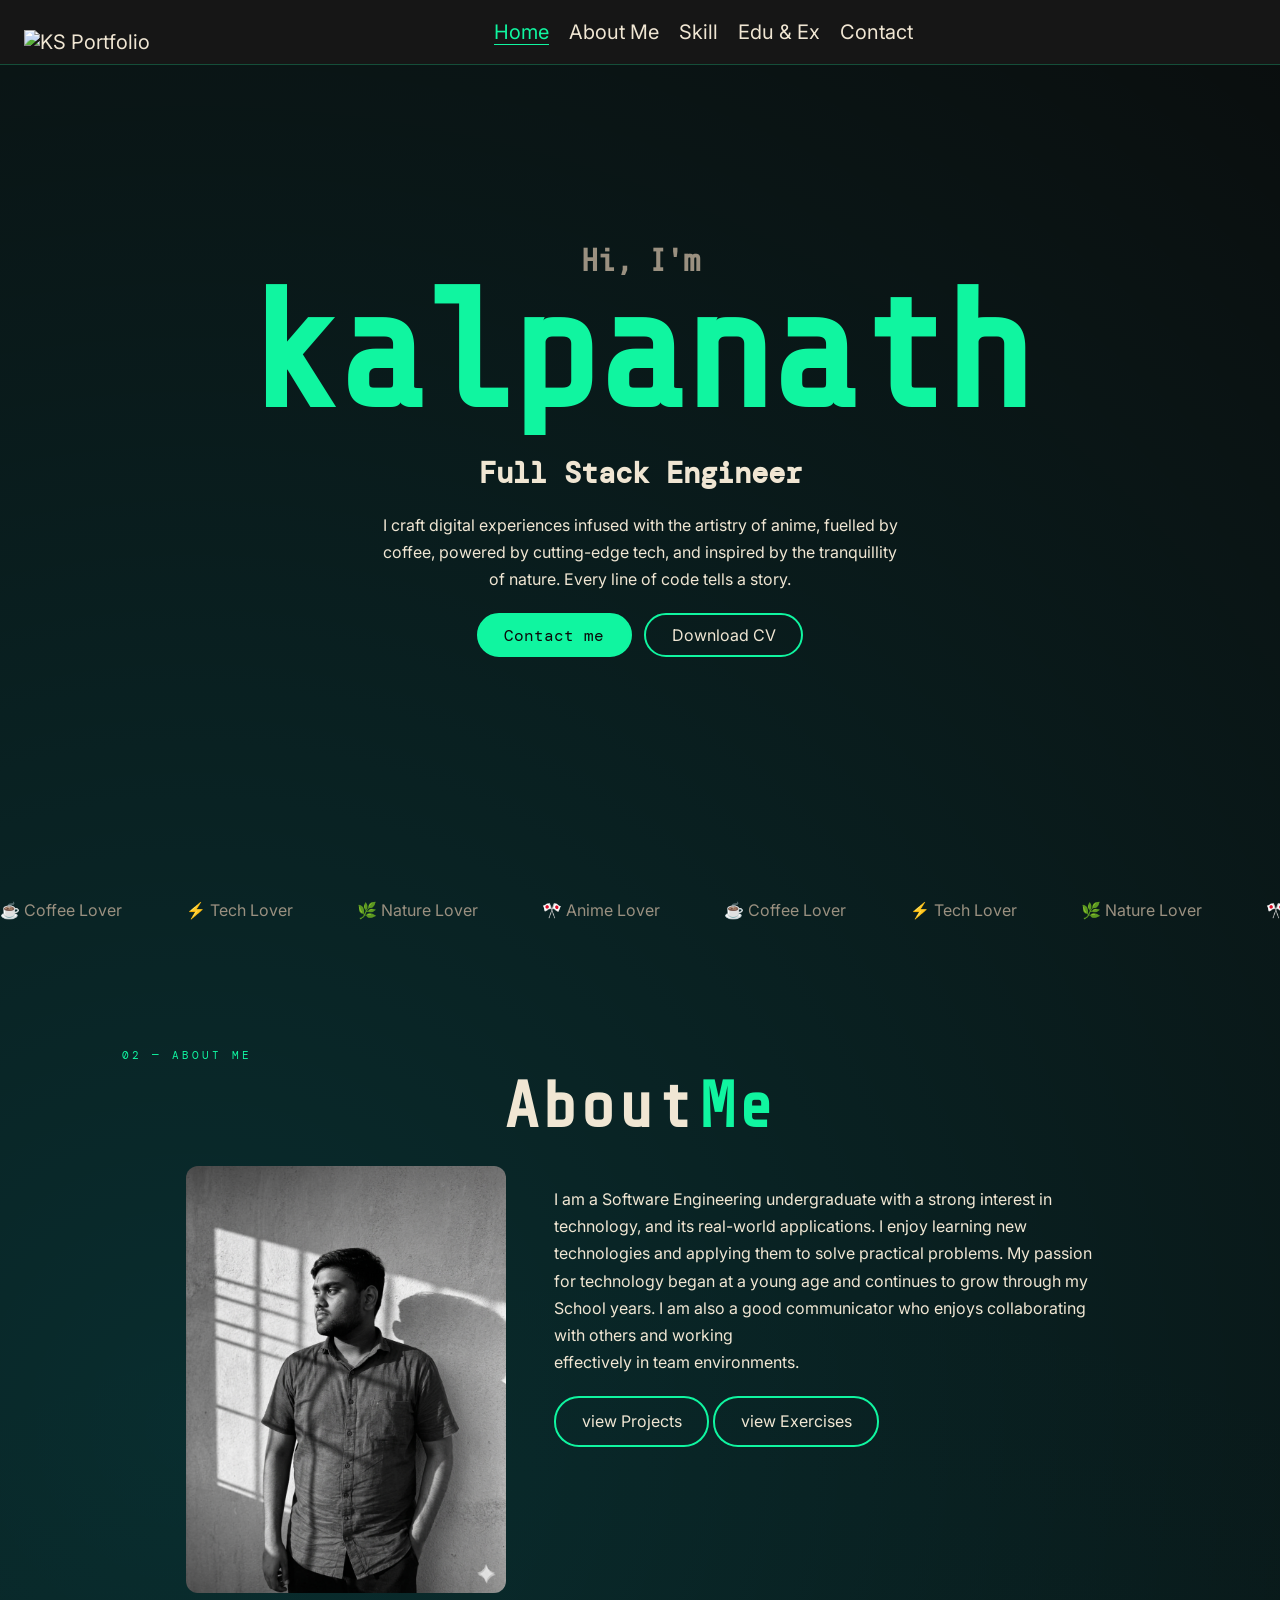
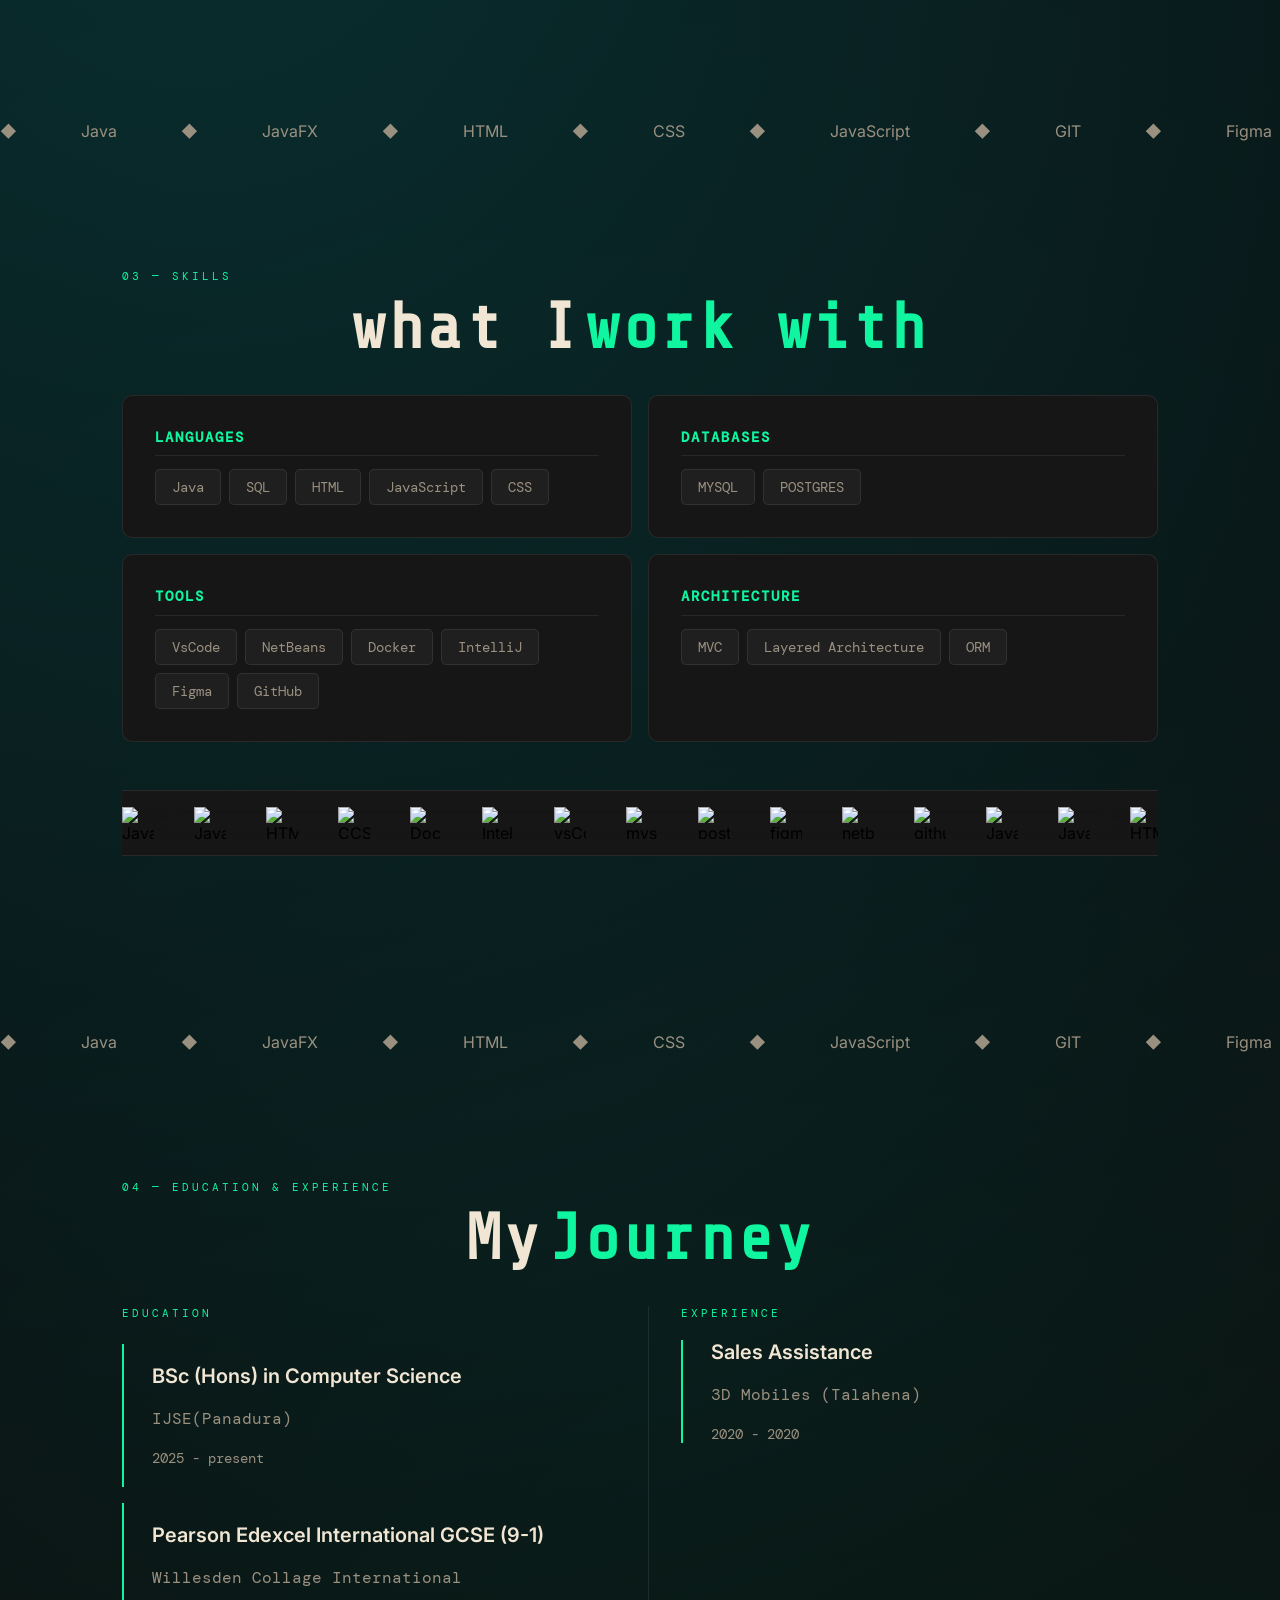
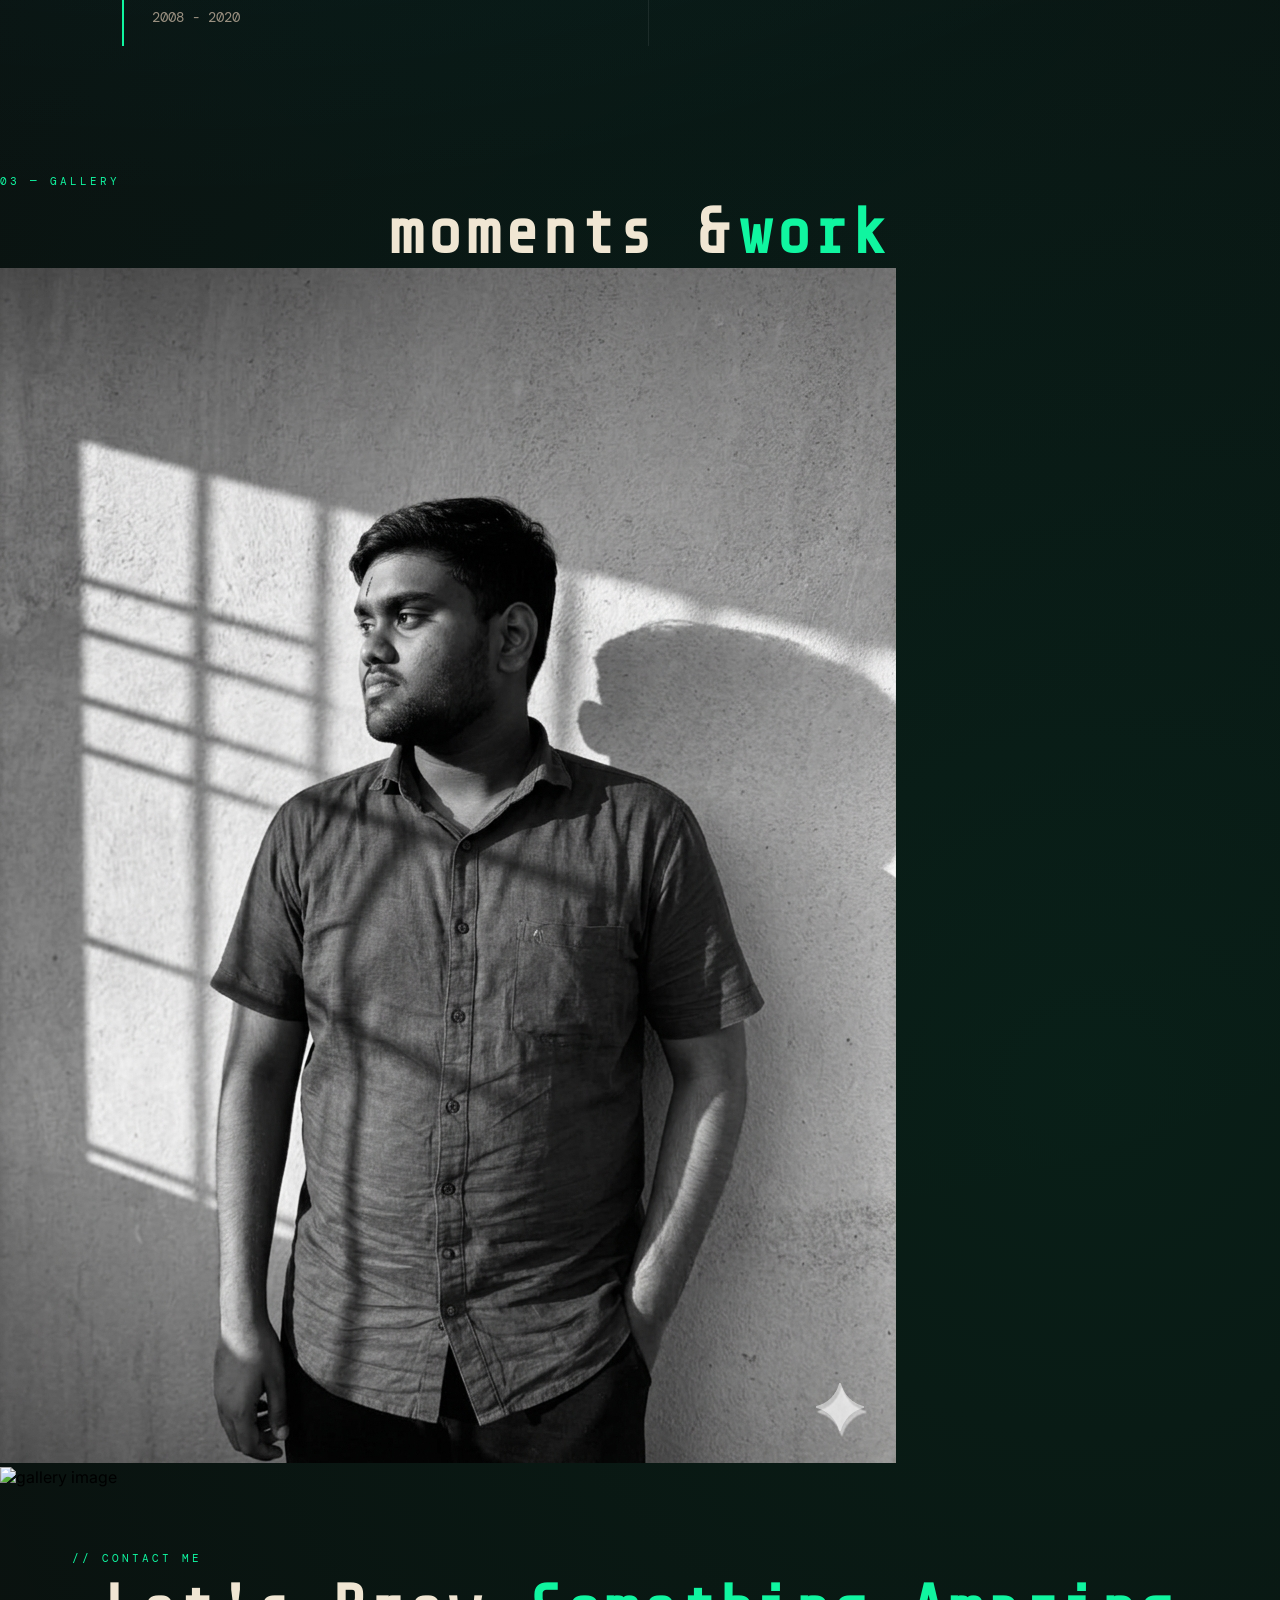
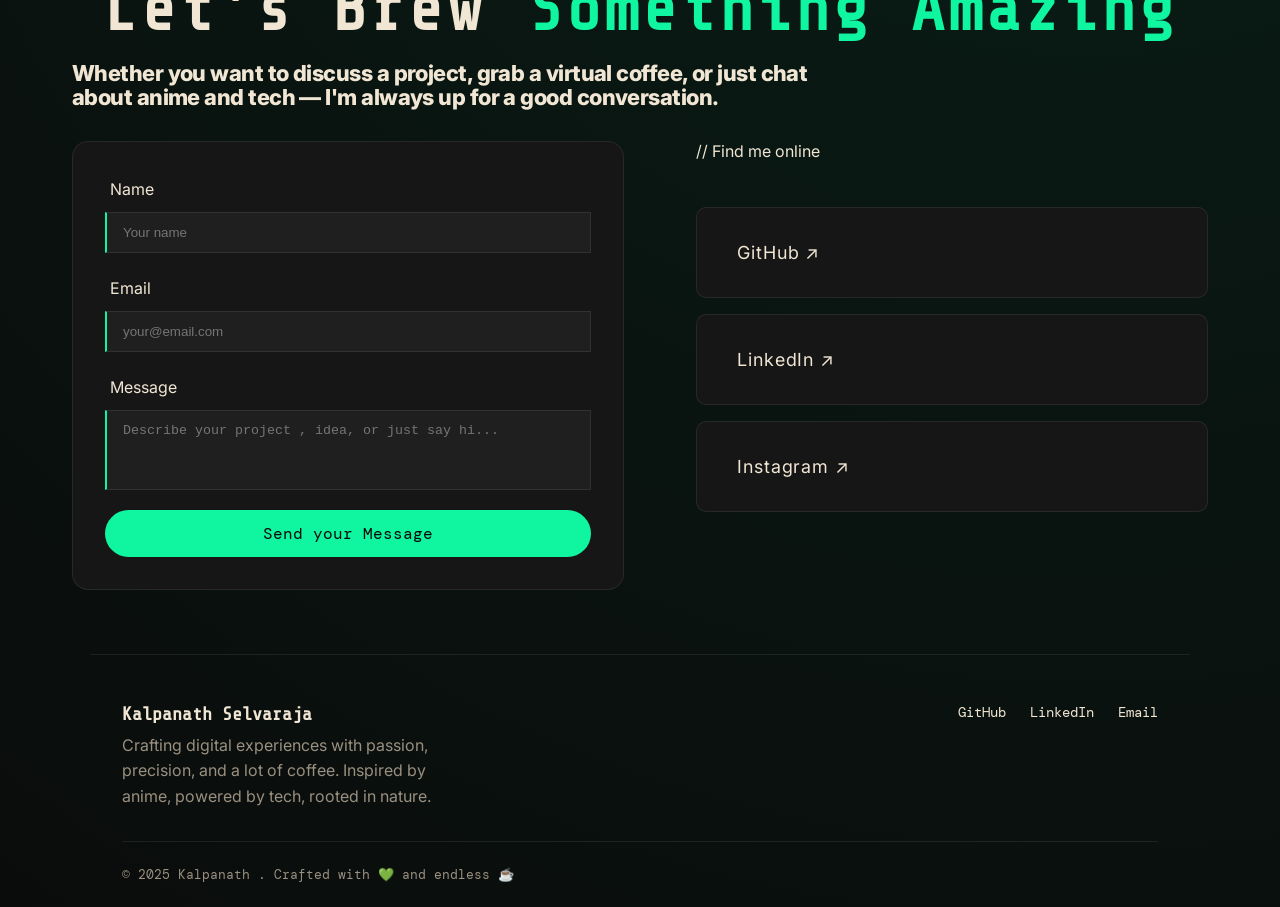
==== commit 197c258b: "Add gallerry" ====
--- a/index.html
+++ b/index.html
@@ -448,6 +448,21 @@
 
     </section>
 
+    <section class="gallery-section" id="gallery">
+        <p class="sec-label">03 — gallery</p>
+        <h2 class="sub-title">moments & <span>work</span></h2>
+
+        <div class="gallery-grid reveal">
+            <div class="gallery-item">
+                <img src="assets/About_me_pic.png" alt="gallery image">
+            </div>
+            <div class="gallery-item">
+                <img src="assets/gallery2.jpg" alt="gallery image">
+            </div>
+            <!-- add more the same way -->
+        </div>
+    </section>
+
 
     <!-- contact section-->
     <section class="contact" id="contact">
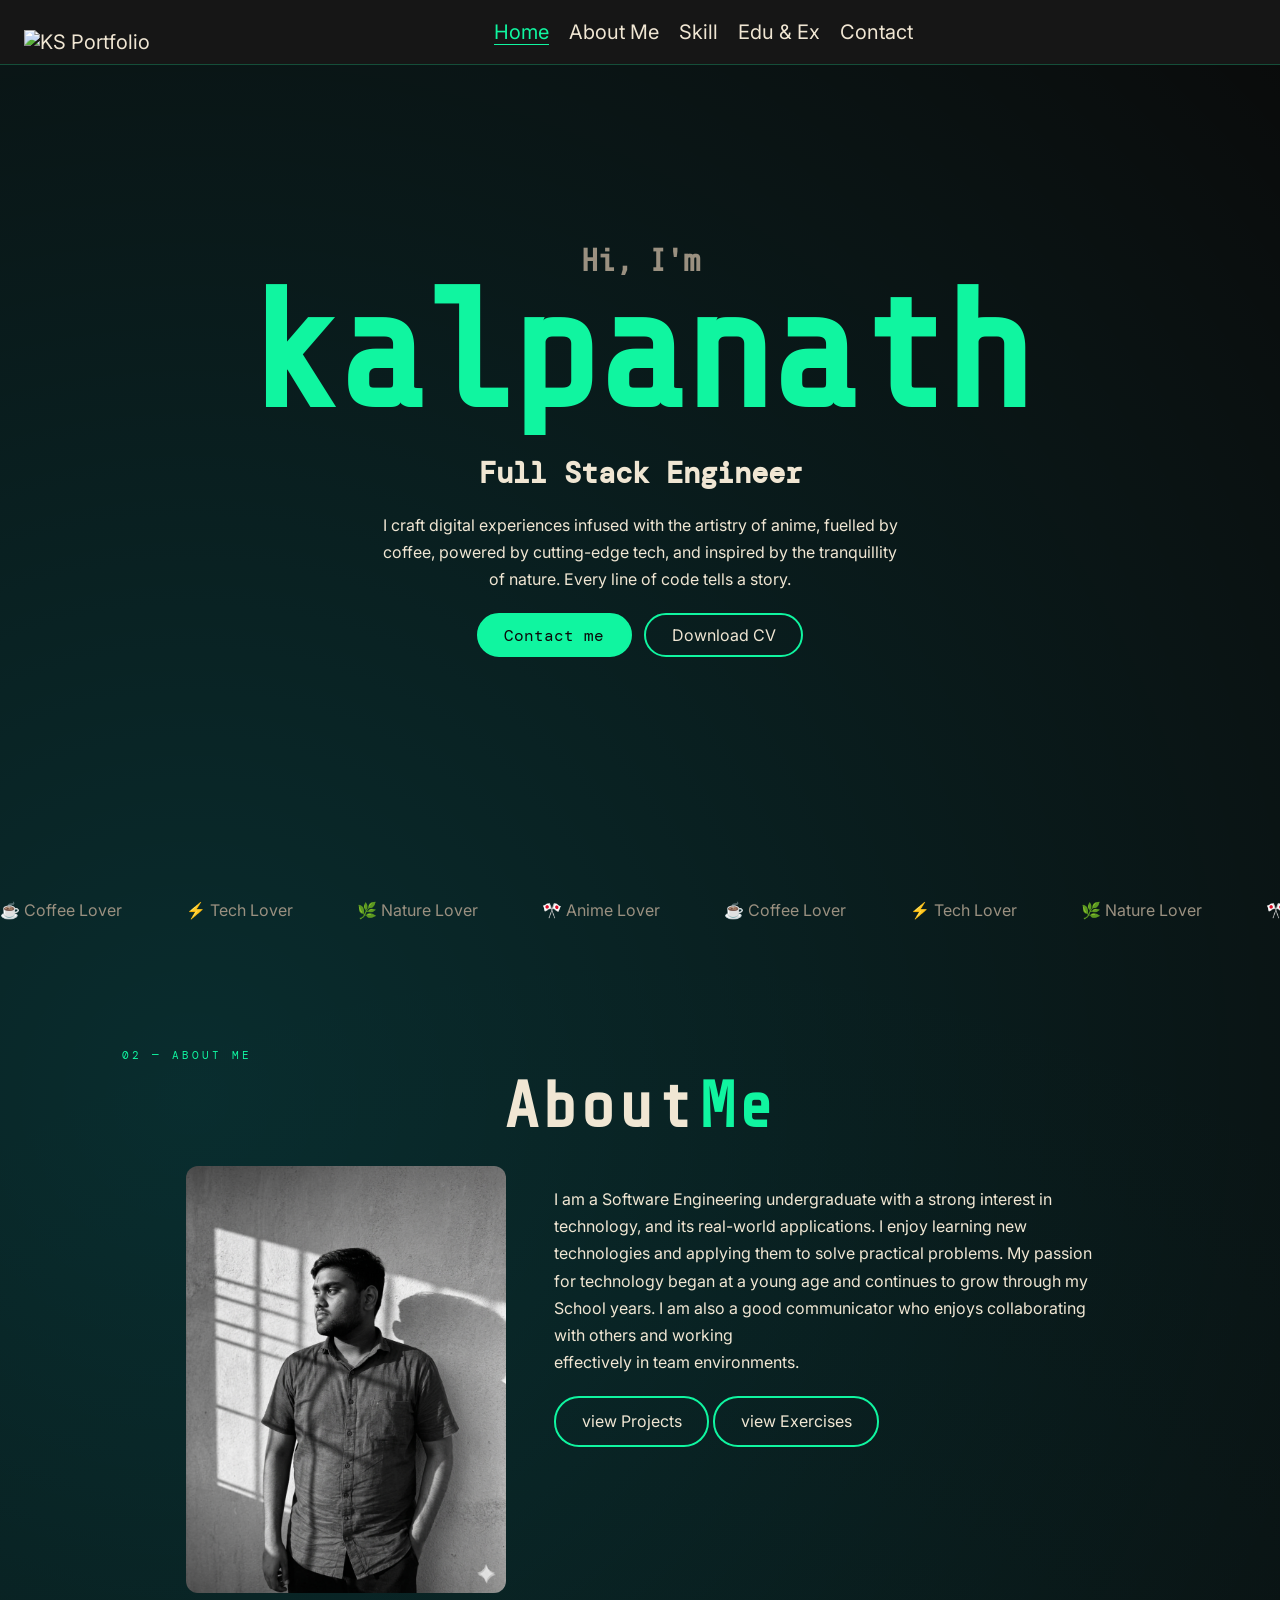
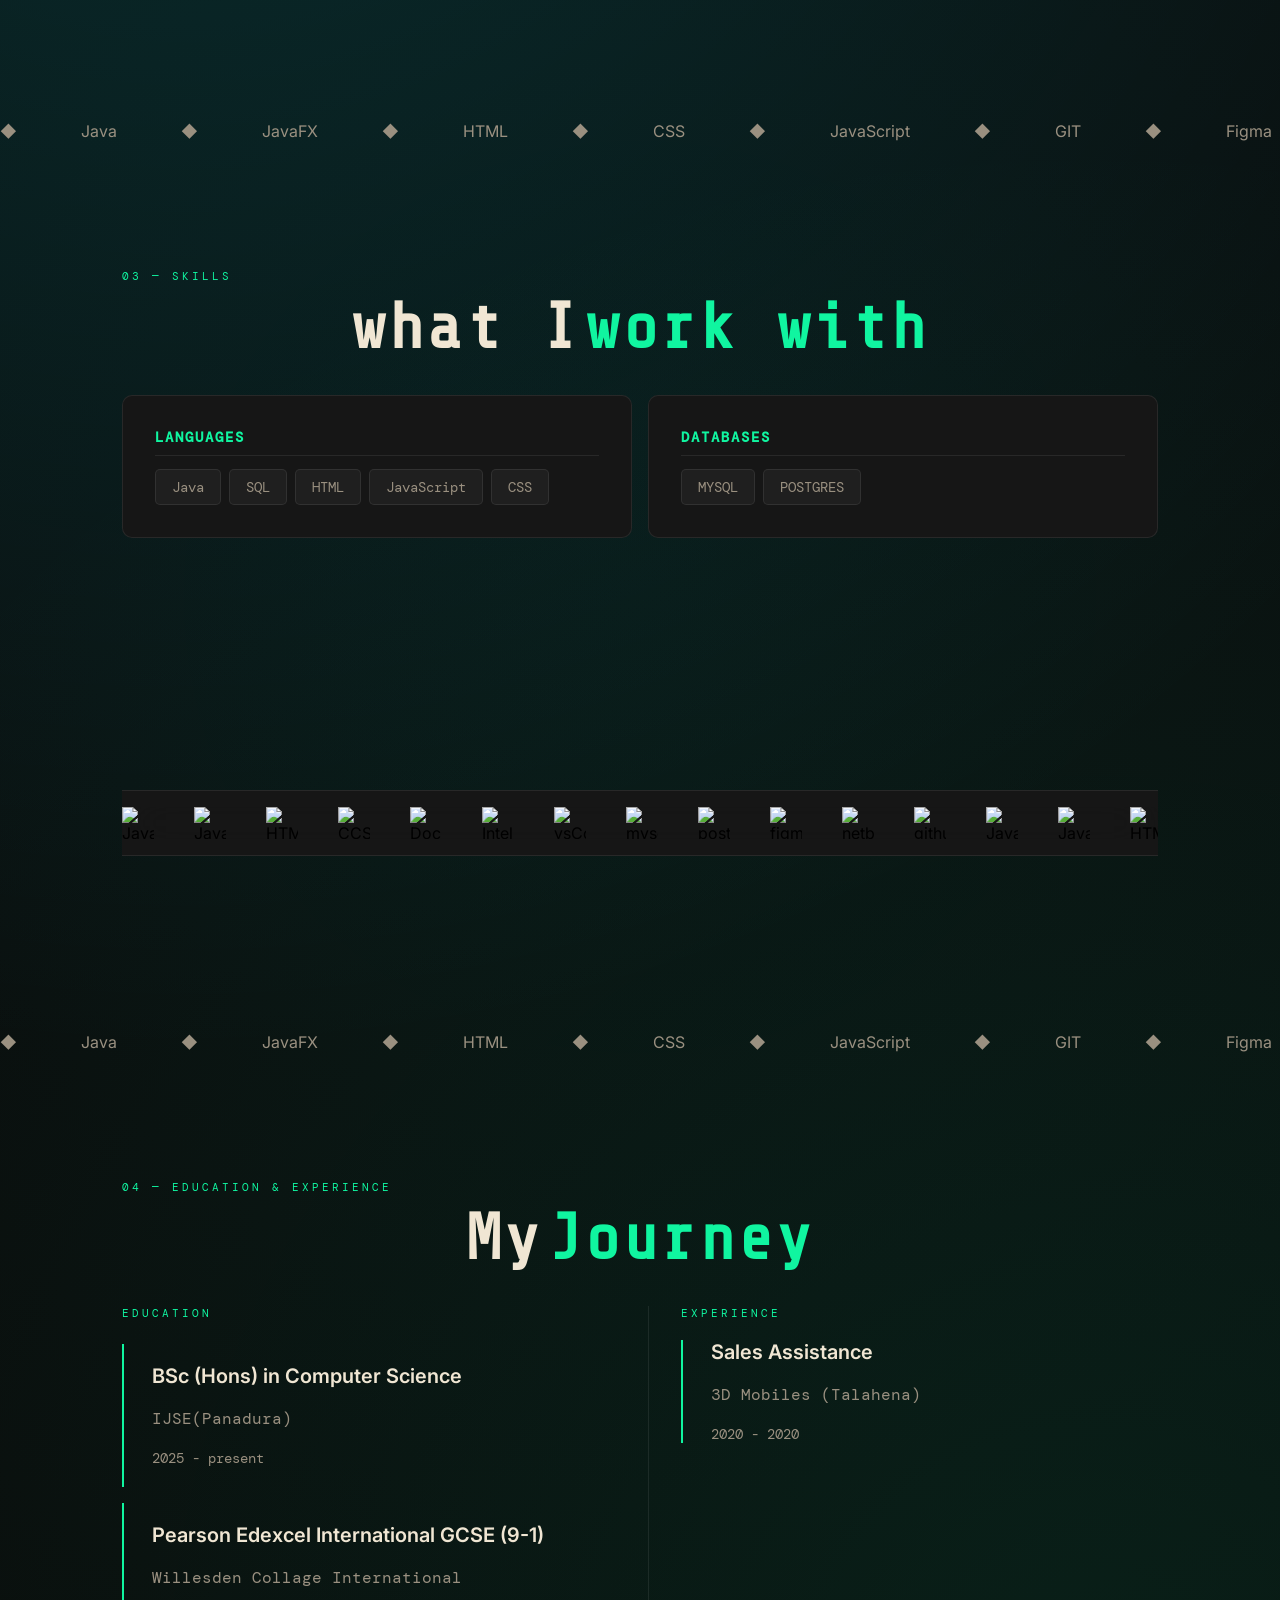
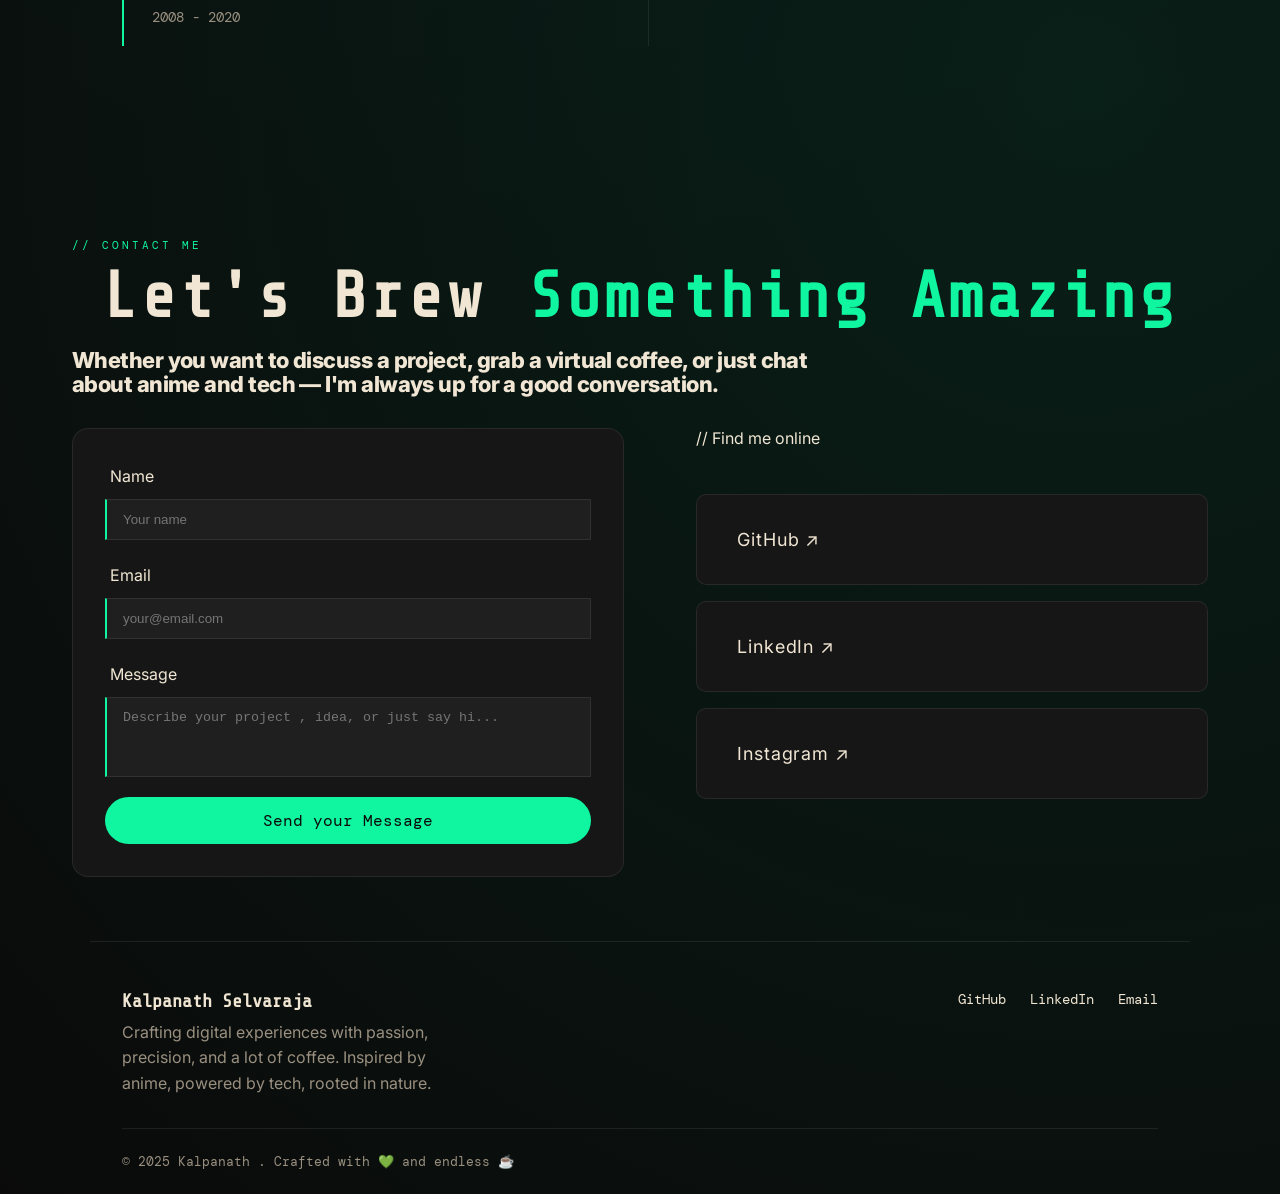
==== commit bae71348: "update education section" ====
--- a/index.html
+++ b/index.html
@@ -448,20 +448,20 @@
 
     </section>
 
-    <section class="gallery-section" id="gallery">
-        <p class="sec-label">03 — gallery</p>
-        <h2 class="sub-title">moments & <span>work</span></h2>
-
-        <div class="gallery-grid reveal">
-            <div class="gallery-item">
-                <img src="assets/About_me_pic.png" alt="gallery image">
-            </div>
-            <div class="gallery-item">
-                <img src="assets/gallery2.jpg" alt="gallery image">
-            </div>
-            <!-- add more the same way -->
-        </div>
-    </section>
+<!--    <section class="gallery-section" id="gallery">-->
+<!--        <p class="sec-label">03 — gallery</p>-->
+<!--        <h2 class="sub-title">moments & <span>work</span></h2>-->
+
+<!--        <div class="gallery-grid reveal">-->
+<!--            <div class="gallery-item">-->
+<!--                <img src="assets/About_me_pic.png" alt="gallery image">-->
+<!--            </div>-->
+<!--            <div class="gallery-item">-->
+<!--                <img src="assets/gallery2.jpg" alt="gallery image">-->
+<!--            </div>-->
+<!--            &lt;!&ndash; add more the same way &ndash;&gt;-->
+<!--        </div>-->
+<!--    </section>-->
 
 
     <!-- contact section-->
--- a/css/style.css
+++ b/css/style.css
@@ -841,6 +841,48 @@
     background: var(--bg-colour);
 }
 
+
+
+
+
+.gallery-section {
+    max-width: 1100px;
+    margin: 0 auto;
+    padding: 8rem 2rem;
+}
+
+.gallery-grid {
+    columns: 3;
+    column-gap: 1rem;
+    margin-top: 2rem;
+}
+
+.gallery-item {
+    break-inside: avoid;
+    margin-bottom: 1rem;
+    border-radius: 10px;
+    overflow: hidden;
+    border: 1px solid var(--border);
+}
+
+.gallery-item img {
+    width: 100%;
+    display: block;
+    transition: transform 0.4s ease;
+}
+
+.gallery-item:hover img {
+    transform: scale(1.04);
+}
+
+@media (max-width: 768px) {
+    .gallery-grid { columns: 2; }
+}
+
+@media (max-width: 480px) {
+    .gallery-grid { columns: 1; }
+}
+
 /* Contact */
 
 .contact{
@@ -1186,6 +1228,10 @@
     .ed-uex-grid{
         grid-template-columns: 1fr;
     }
+    .experience-block {
+        border-left: 0;
+    }
+
 
 
     .contact{
@@ -1222,7 +1268,9 @@
         height: 28px;
     }
 
-
+    .ed-uex-grid{
+        grid-template-columns: 1fr;
+    }
 
     .terminal{
         padding: 8px;
@@ -1256,7 +1304,9 @@
         max-width: 100%;
     }
 
-
+    .ed-uex-grid{
+        grid-template-columns: 1fr;
+    }
     .strip_icon img {
         width: 22px;
         height: 22px;
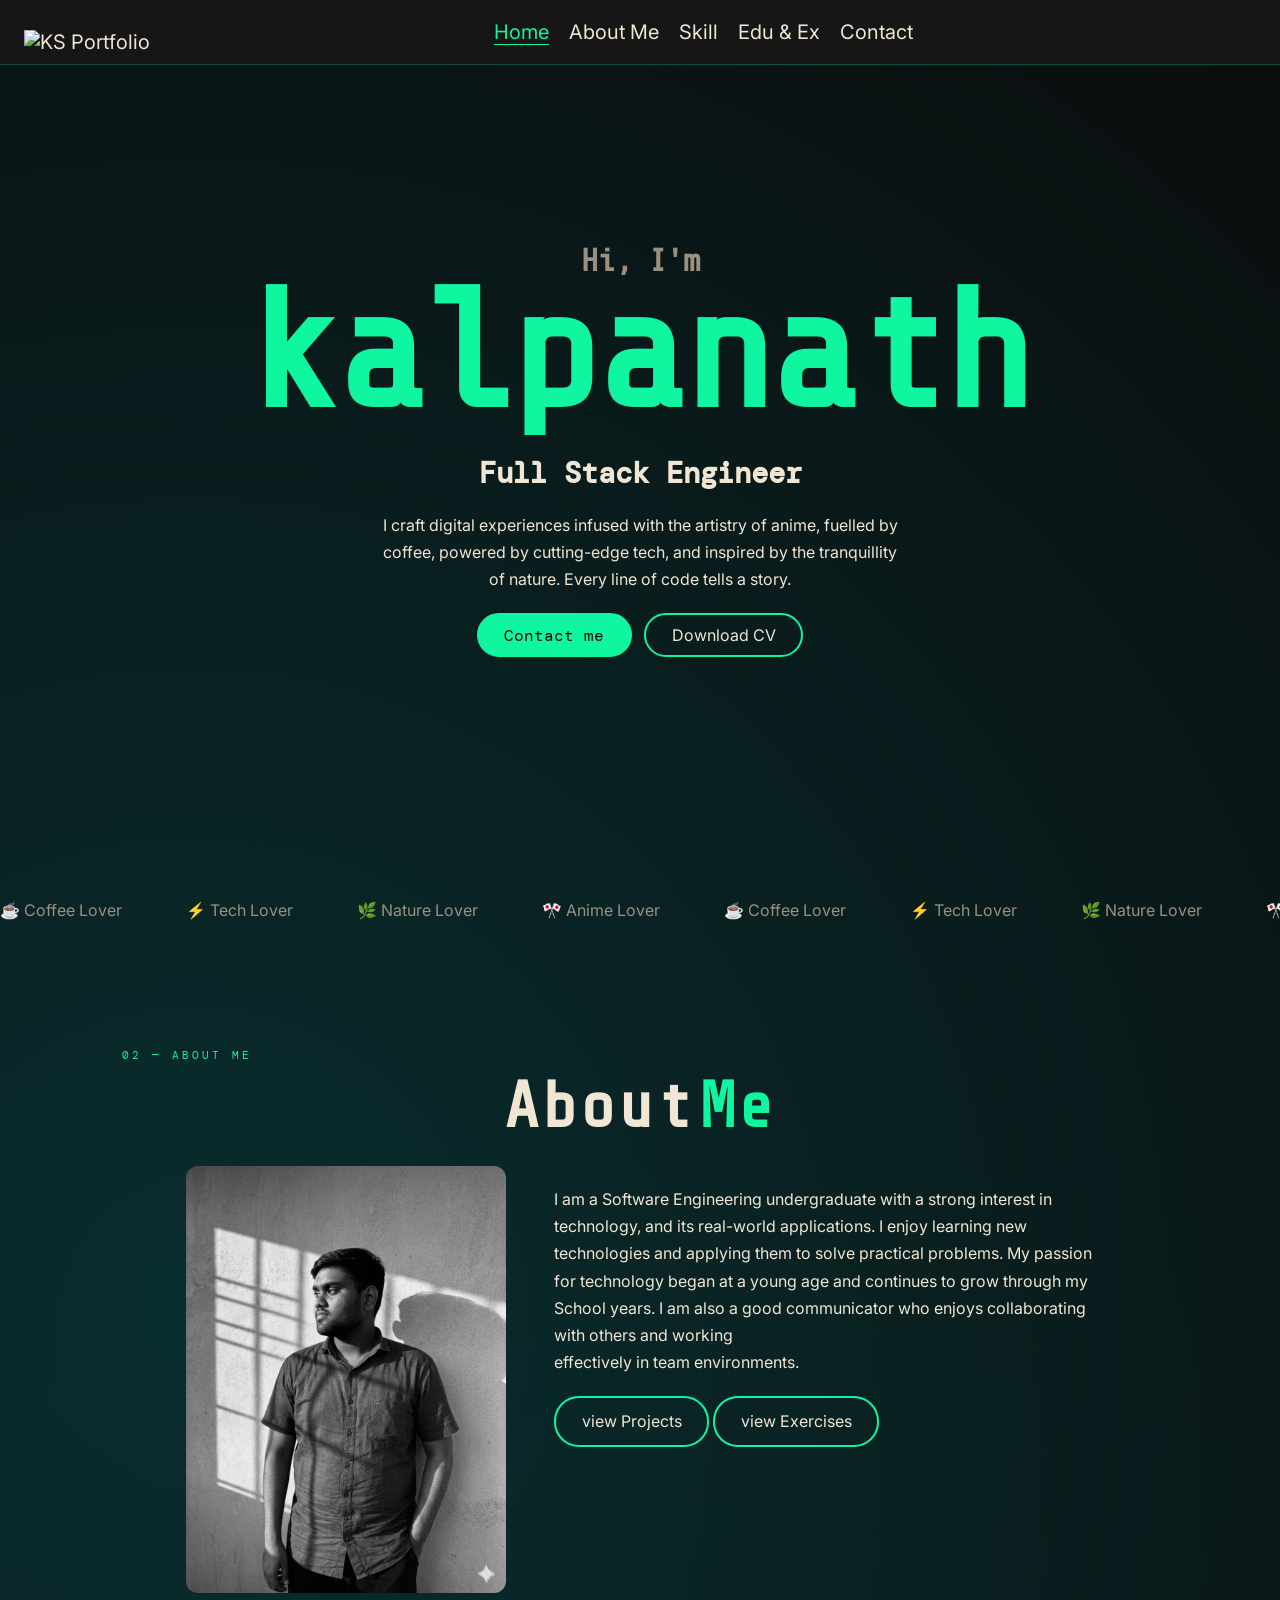
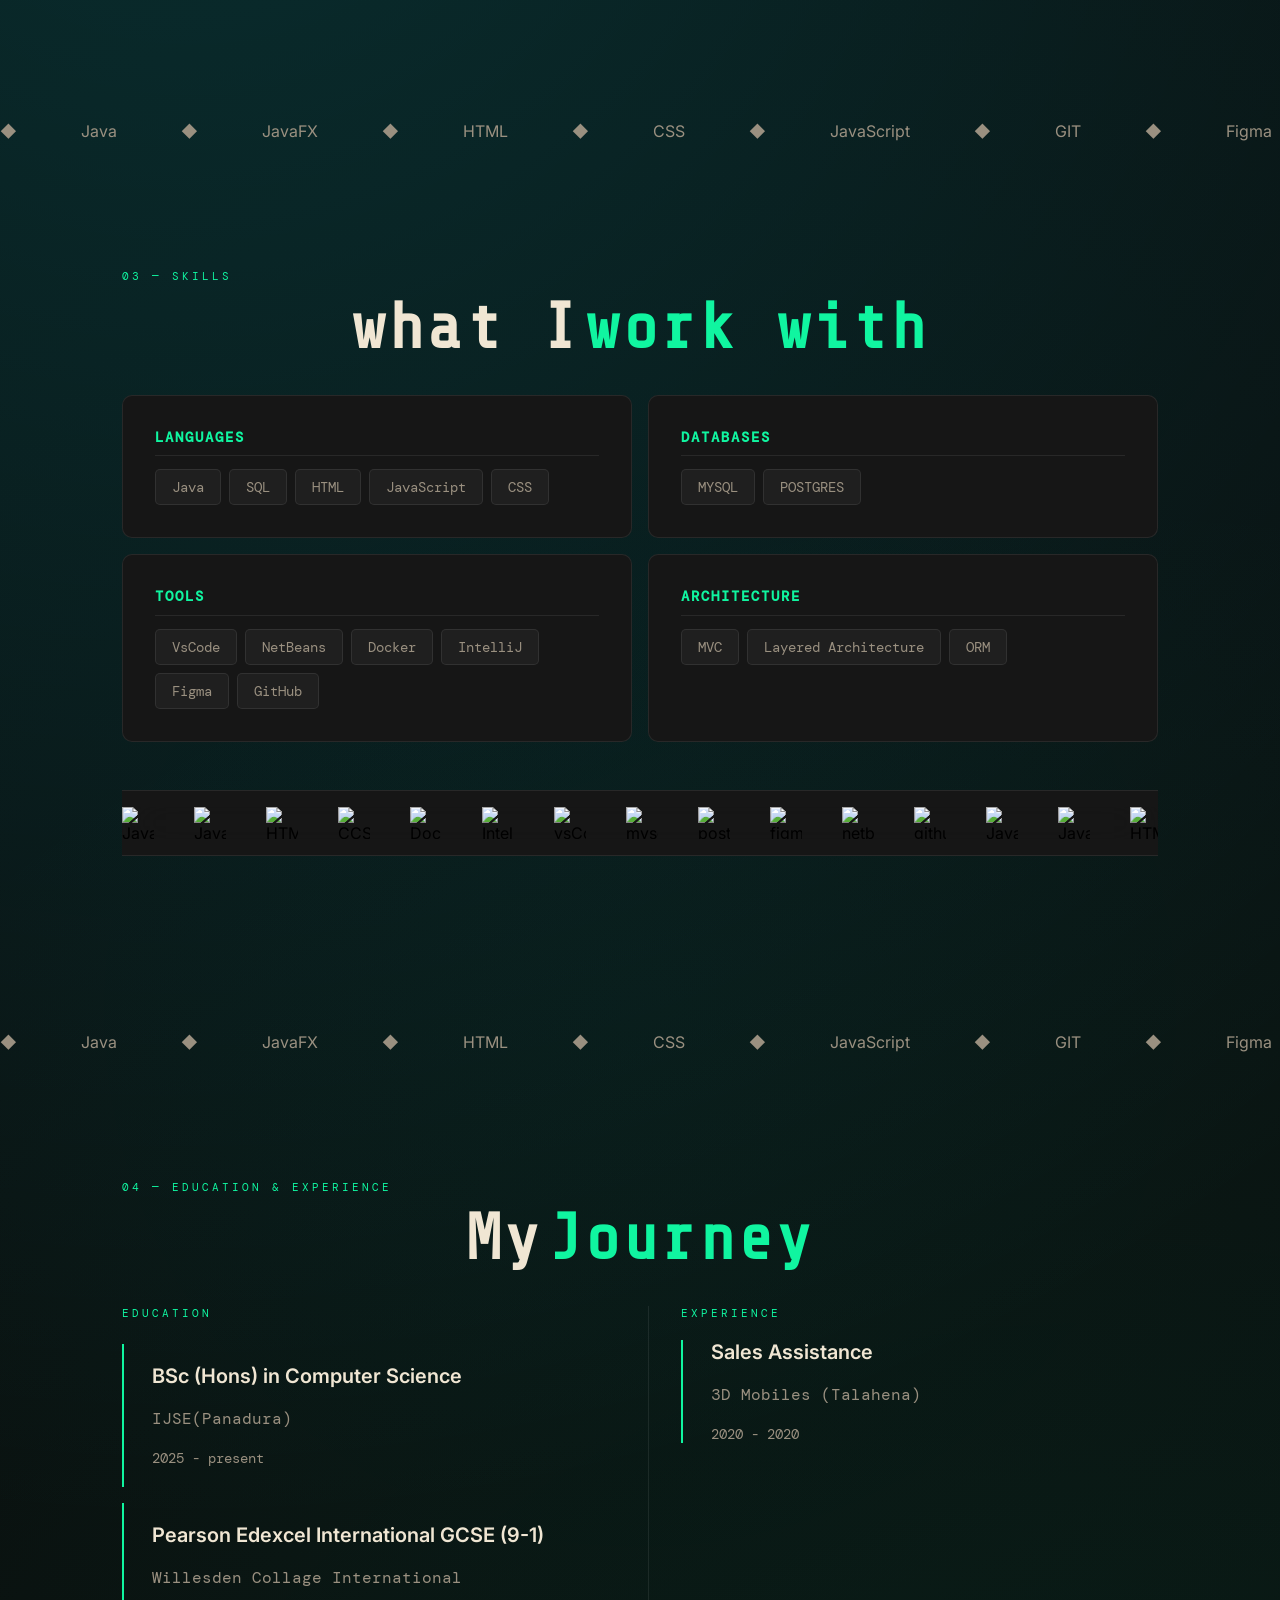
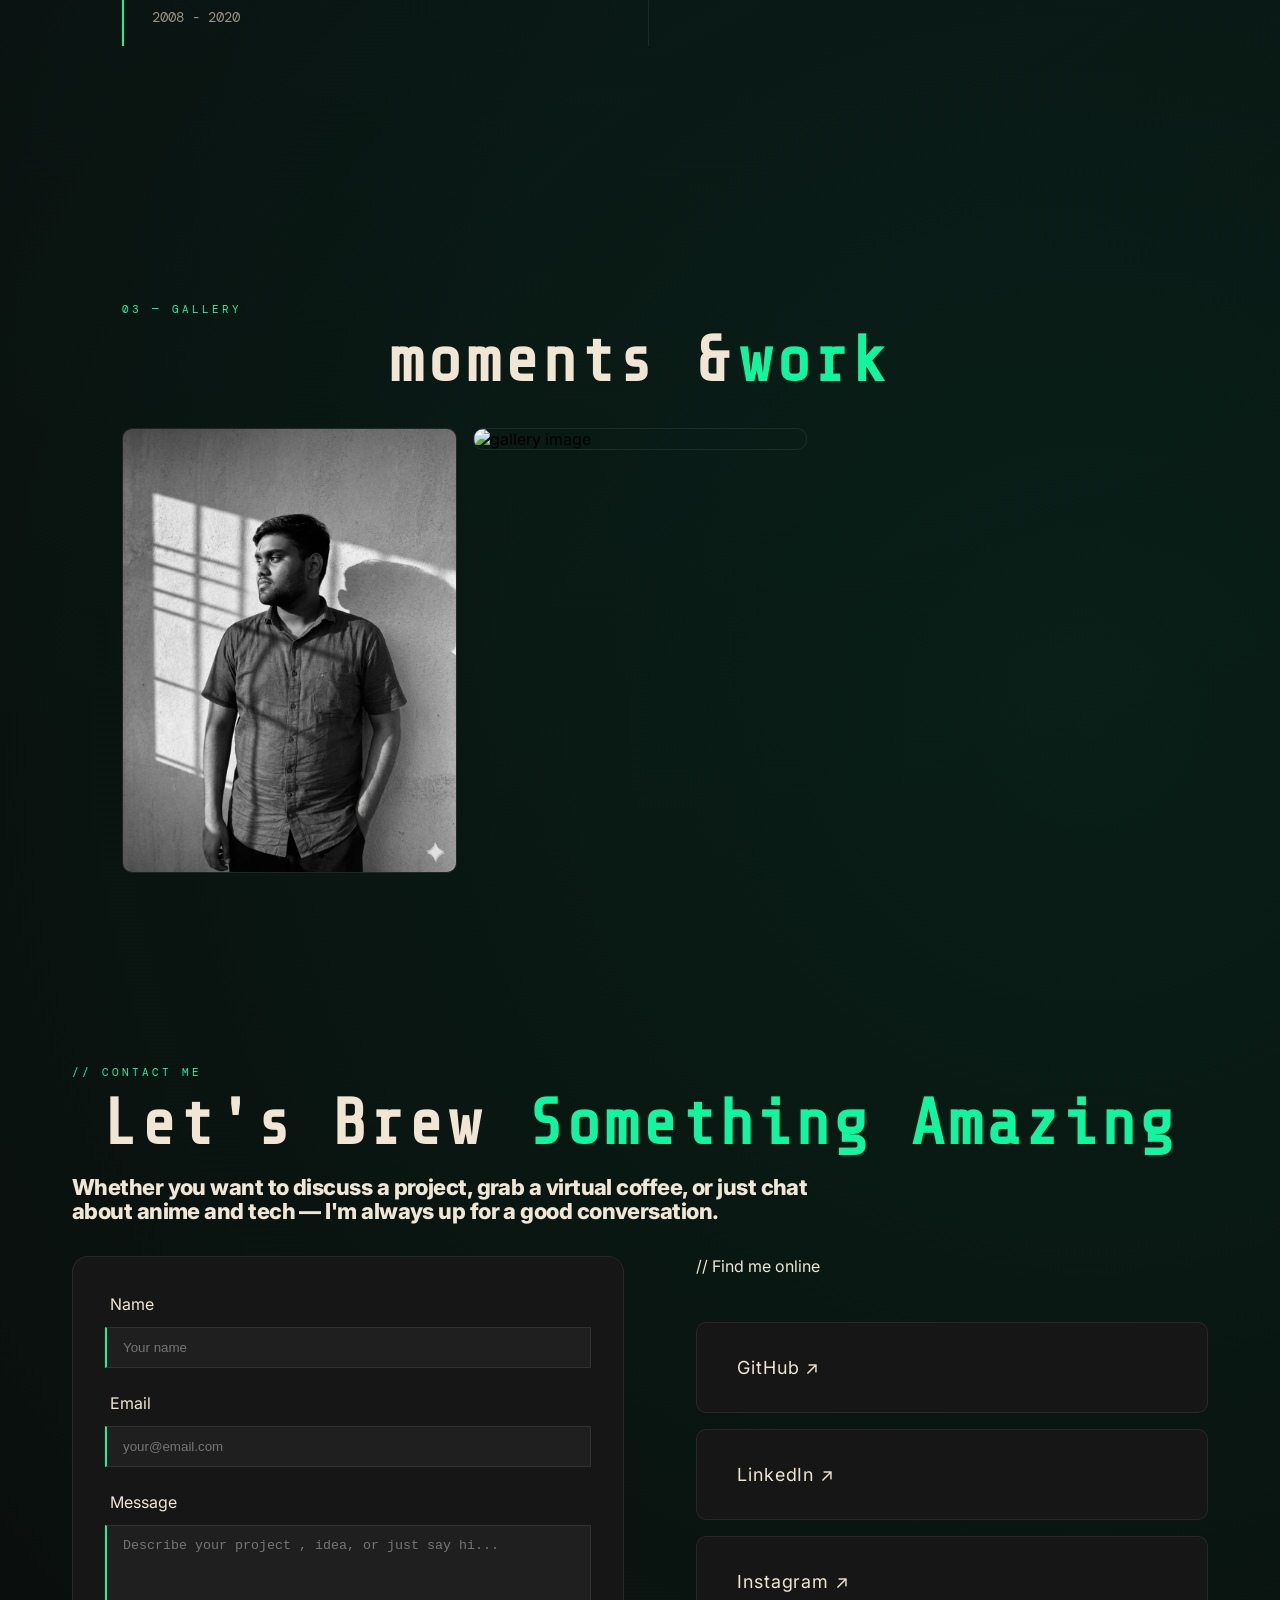
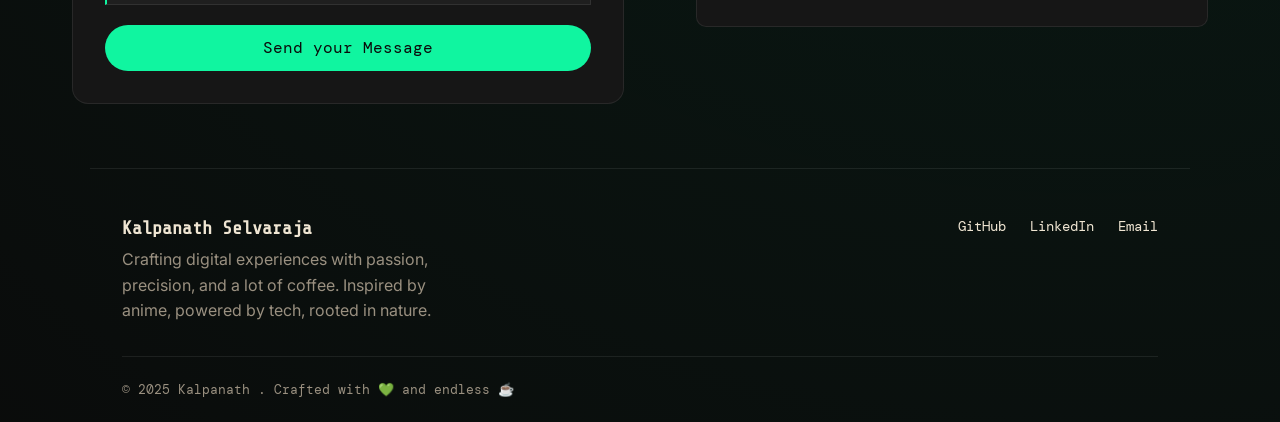
==== commit 2f4acd14: "update education section" ====
--- a/index.html
+++ b/index.html
@@ -448,20 +448,20 @@
 
     </section>
 
-<!--    <section class="gallery-section" id="gallery">-->
-<!--        <p class="sec-label">03 — gallery</p>-->
-<!--        <h2 class="sub-title">moments & <span>work</span></h2>-->
-
-<!--        <div class="gallery-grid reveal">-->
-<!--            <div class="gallery-item">-->
-<!--                <img src="assets/About_me_pic.png" alt="gallery image">-->
-<!--            </div>-->
-<!--            <div class="gallery-item">-->
-<!--                <img src="assets/gallery2.jpg" alt="gallery image">-->
-<!--            </div>-->
-<!--            &lt;!&ndash; add more the same way &ndash;&gt;-->
-<!--        </div>-->
-<!--    </section>-->
+    <section class="gallery-section" id="gallery">
+        <p class="sec-label">03 — gallery</p>
+        <h2 class="sub-title">moments & <span>work</span></h2>
+
+        <div class="gallery-grid reveal">
+            <div class="gallery-item">
+                <img src="assets/About_me_pic.png" alt="gallery image">
+            </div>
+            <div class="gallery-item">
+                <img src="assets/gallery2.jpg" alt="gallery image">
+            </div>
+            <!-- add more the same way -->
+        </div>
+    </section>
 
 
     <!-- contact section-->
--- a/css/style.css
+++ b/css/style.css
@@ -1225,7 +1225,7 @@
         display: none;
     }
 
-    .ed-uex-grid{
+    .edu-ex-grid{
         grid-template-columns: 1fr;
     }
     .experience-block {
@@ -1268,10 +1268,13 @@
         height: 28px;
     }
 
-    .ed-uex-grid{
+    .edu-ex-grid{
         grid-template-columns: 1fr;
     }
 
+    .experience-block {
+        border-left: 0;
+    }
     .terminal{
         padding: 8px;
     }
@@ -1304,8 +1307,11 @@
         max-width: 100%;
     }
 
-    .ed-uex-grid{
+    .edu-ex-grid{
         grid-template-columns: 1fr;
+    }
+    .experience-block {
+        border-left: 0;
     }
     .strip_icon img {
         width: 22px;
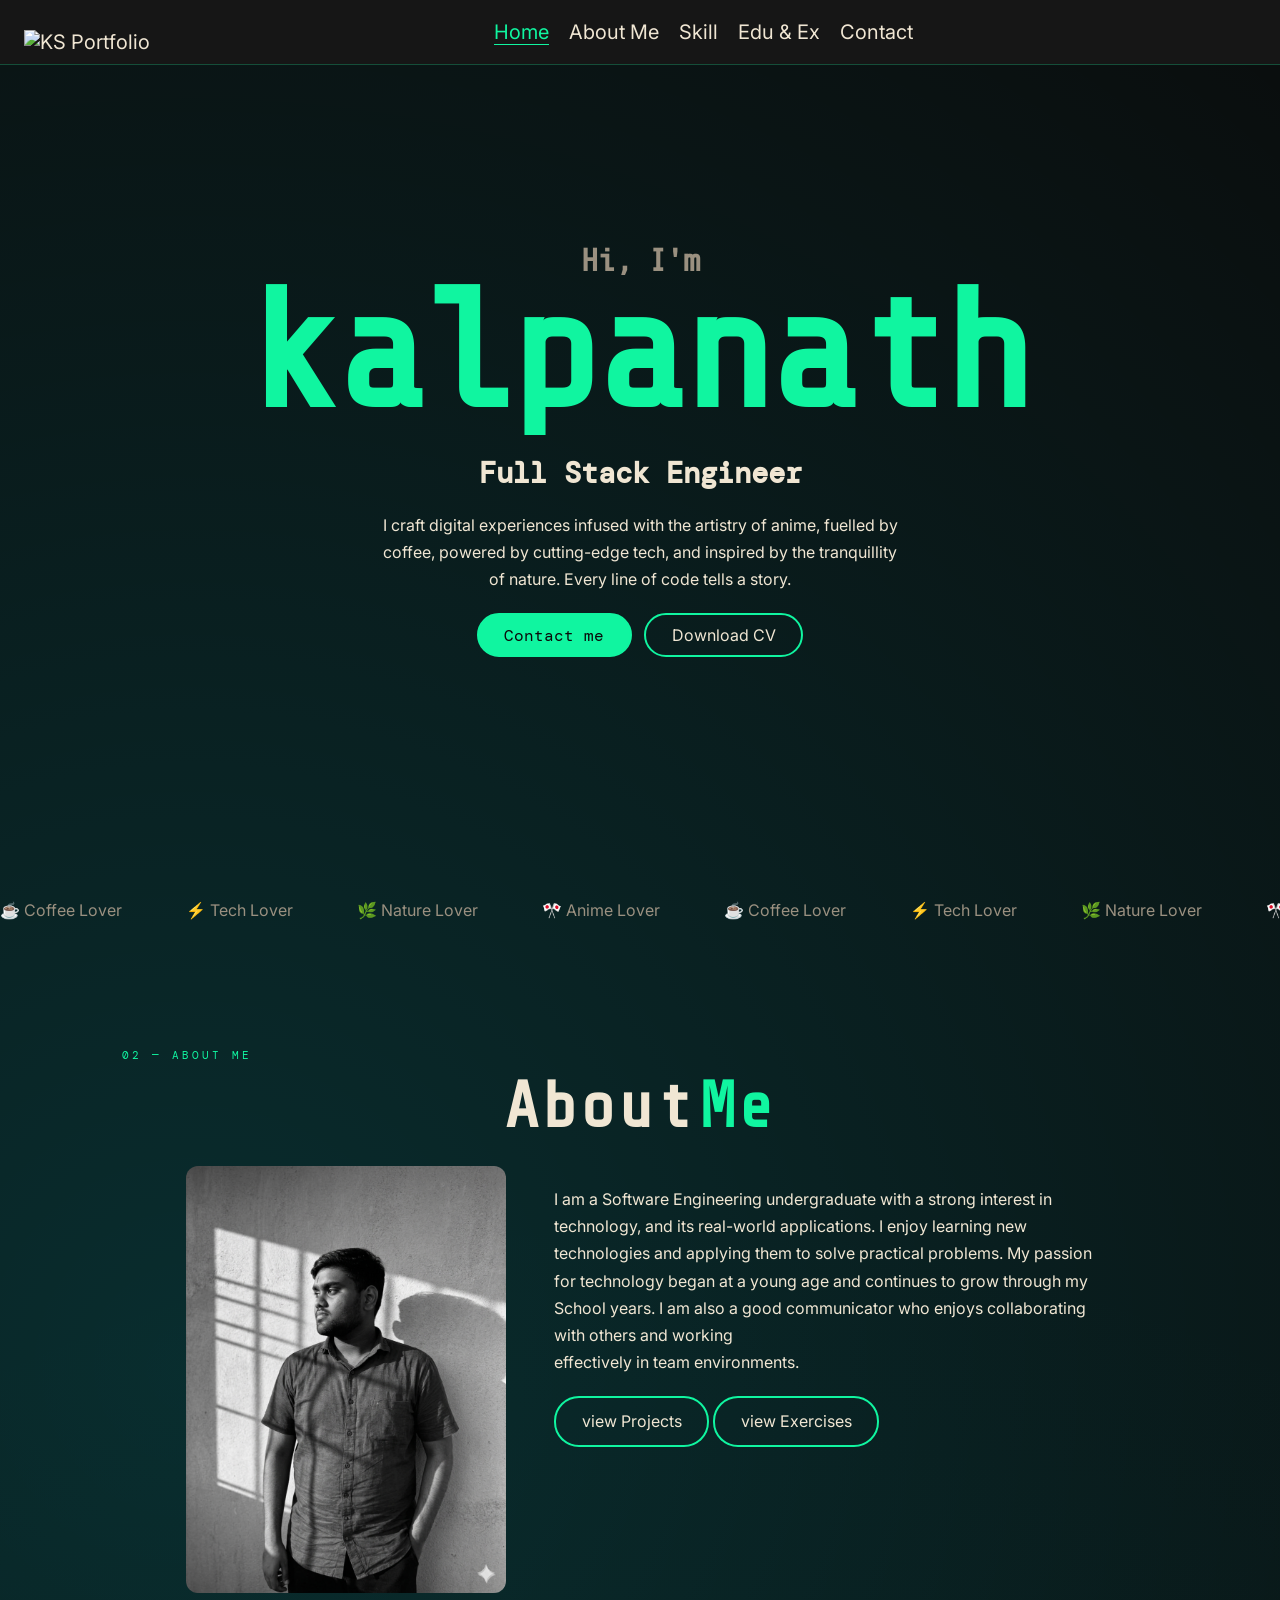
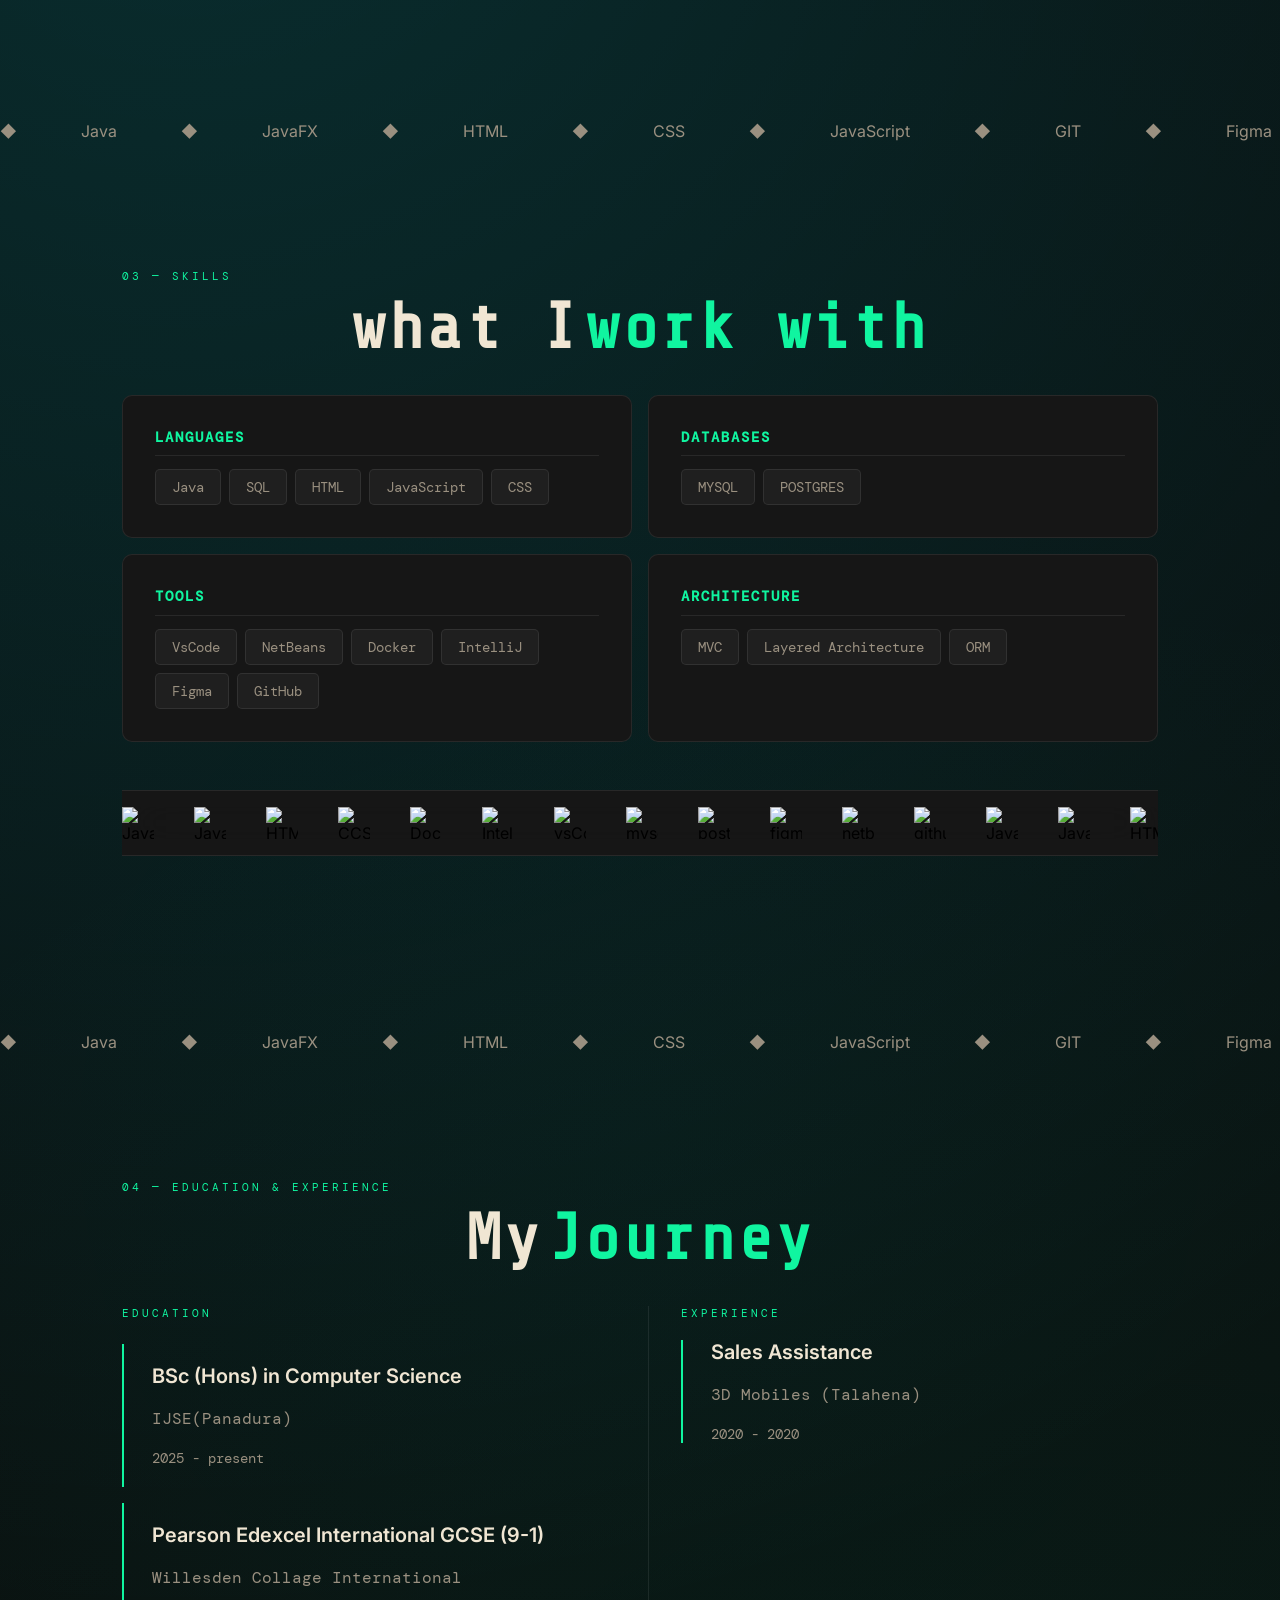
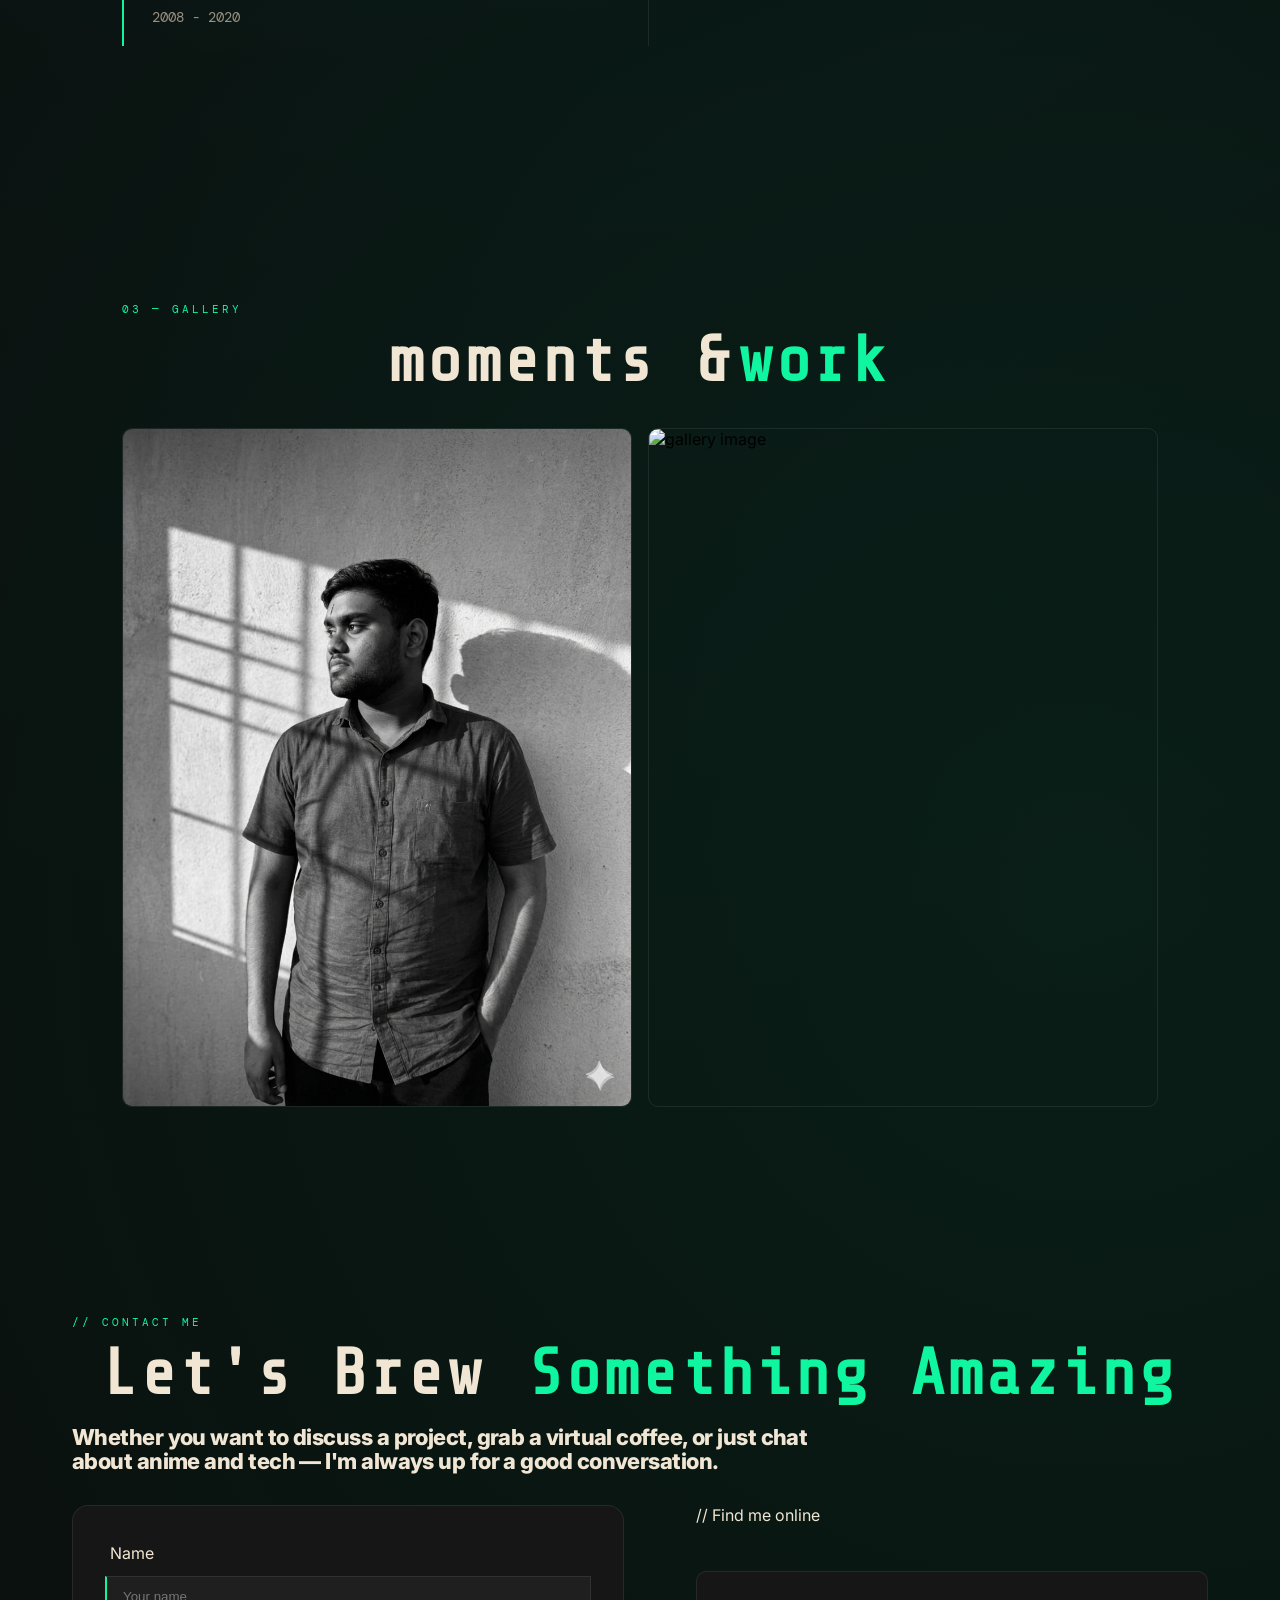
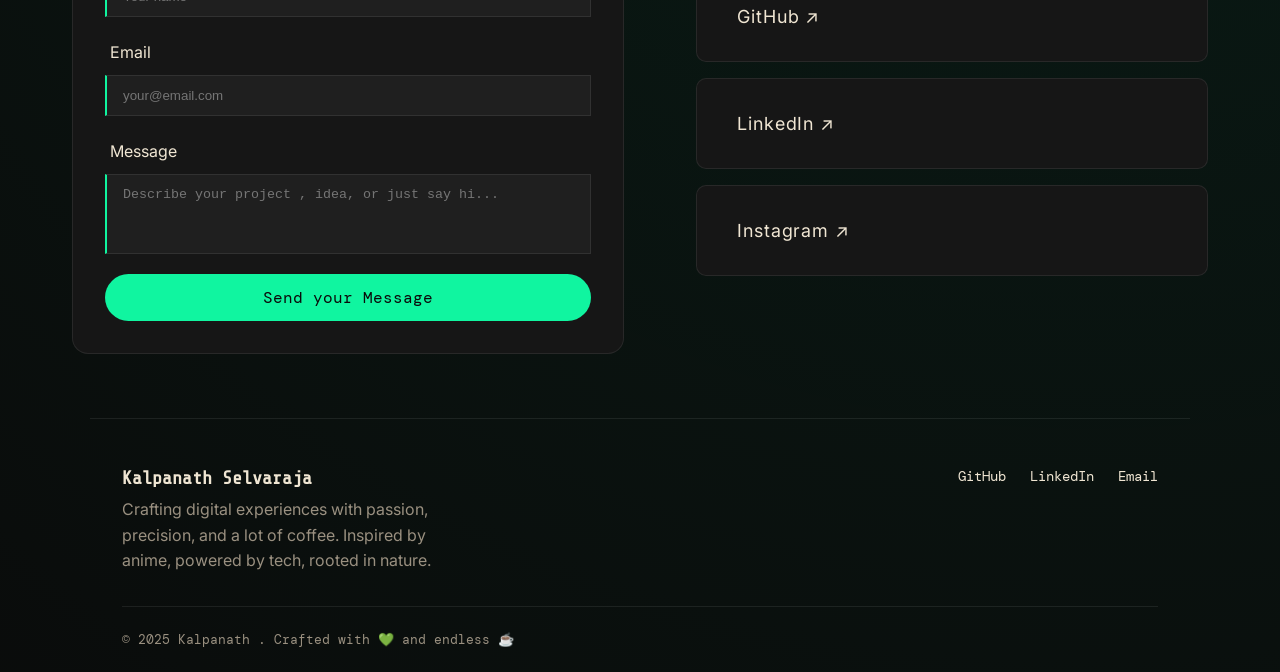
==== commit 3010cb46: "update gallery" ====
--- a/index.html
+++ b/index.html
@@ -459,7 +459,7 @@
             <div class="gallery-item">
                 <img src="assets/gallery2.jpg" alt="gallery image">
             </div>
-            <!-- add more the same way -->
+
         </div>
     </section>
 
--- a/css/style.css
+++ b/css/style.css
@@ -852,21 +852,25 @@
 }
 
 .gallery-grid {
-    columns: 3;
+    display: grid;
+    grid-template-columns: 1fr 1fr;
     column-gap: 1rem;
     margin-top: 2rem;
 }
 
 .gallery-item {
-    break-inside: avoid;
+    /*break-inside: avoid;*/
     margin-bottom: 1rem;
     border-radius: 10px;
     overflow: hidden;
     border: 1px solid var(--border);
+    min-width: 200px;
+
 }
 
 .gallery-item img {
     width: 100%;
+    height: auto;
     display: block;
     transition: transform 0.4s ease;
 }
@@ -875,13 +879,7 @@
     transform: scale(1.04);
 }
 
-@media (max-width: 768px) {
-    .gallery-grid { columns: 2; }
-}
-
-@media (max-width: 480px) {
-    .gallery-grid { columns: 1; }
-}
+
 
 /* Contact */
 
@@ -1230,6 +1228,7 @@
     }
     .experience-block {
         border-left: 0;
+        padding: 0;
     }
 
 
@@ -1274,7 +1273,9 @@
 
     .experience-block {
         border-left: 0;
-    }
+        padding: 0;
+    }
+
     .terminal{
         padding: 8px;
     }
@@ -1283,6 +1284,9 @@
         padding: 10px 4px;
     }
 
+    .gallery-grid{
+        grid-template-columns: 1fr 1fr;
+    }
 
     .contact-info{
         margin-left: 4px;
@@ -1300,6 +1304,12 @@
     }
 }
 
+@media (max-width: 500px) {
+    .gallery-grid{
+        grid-template-columns: 1fr ;
+    }
+}
+
 @media (max-width: 380px) {
 
     .image{
@@ -1310,8 +1320,13 @@
     .edu-ex-grid{
         grid-template-columns: 1fr;
     }
+
+    .gallery-grid{
+        grid-template-columns: 1fr ;
+    }
     .experience-block {
         border-left: 0;
+        padding: 0;
     }
     .strip_icon img {
         width: 22px;
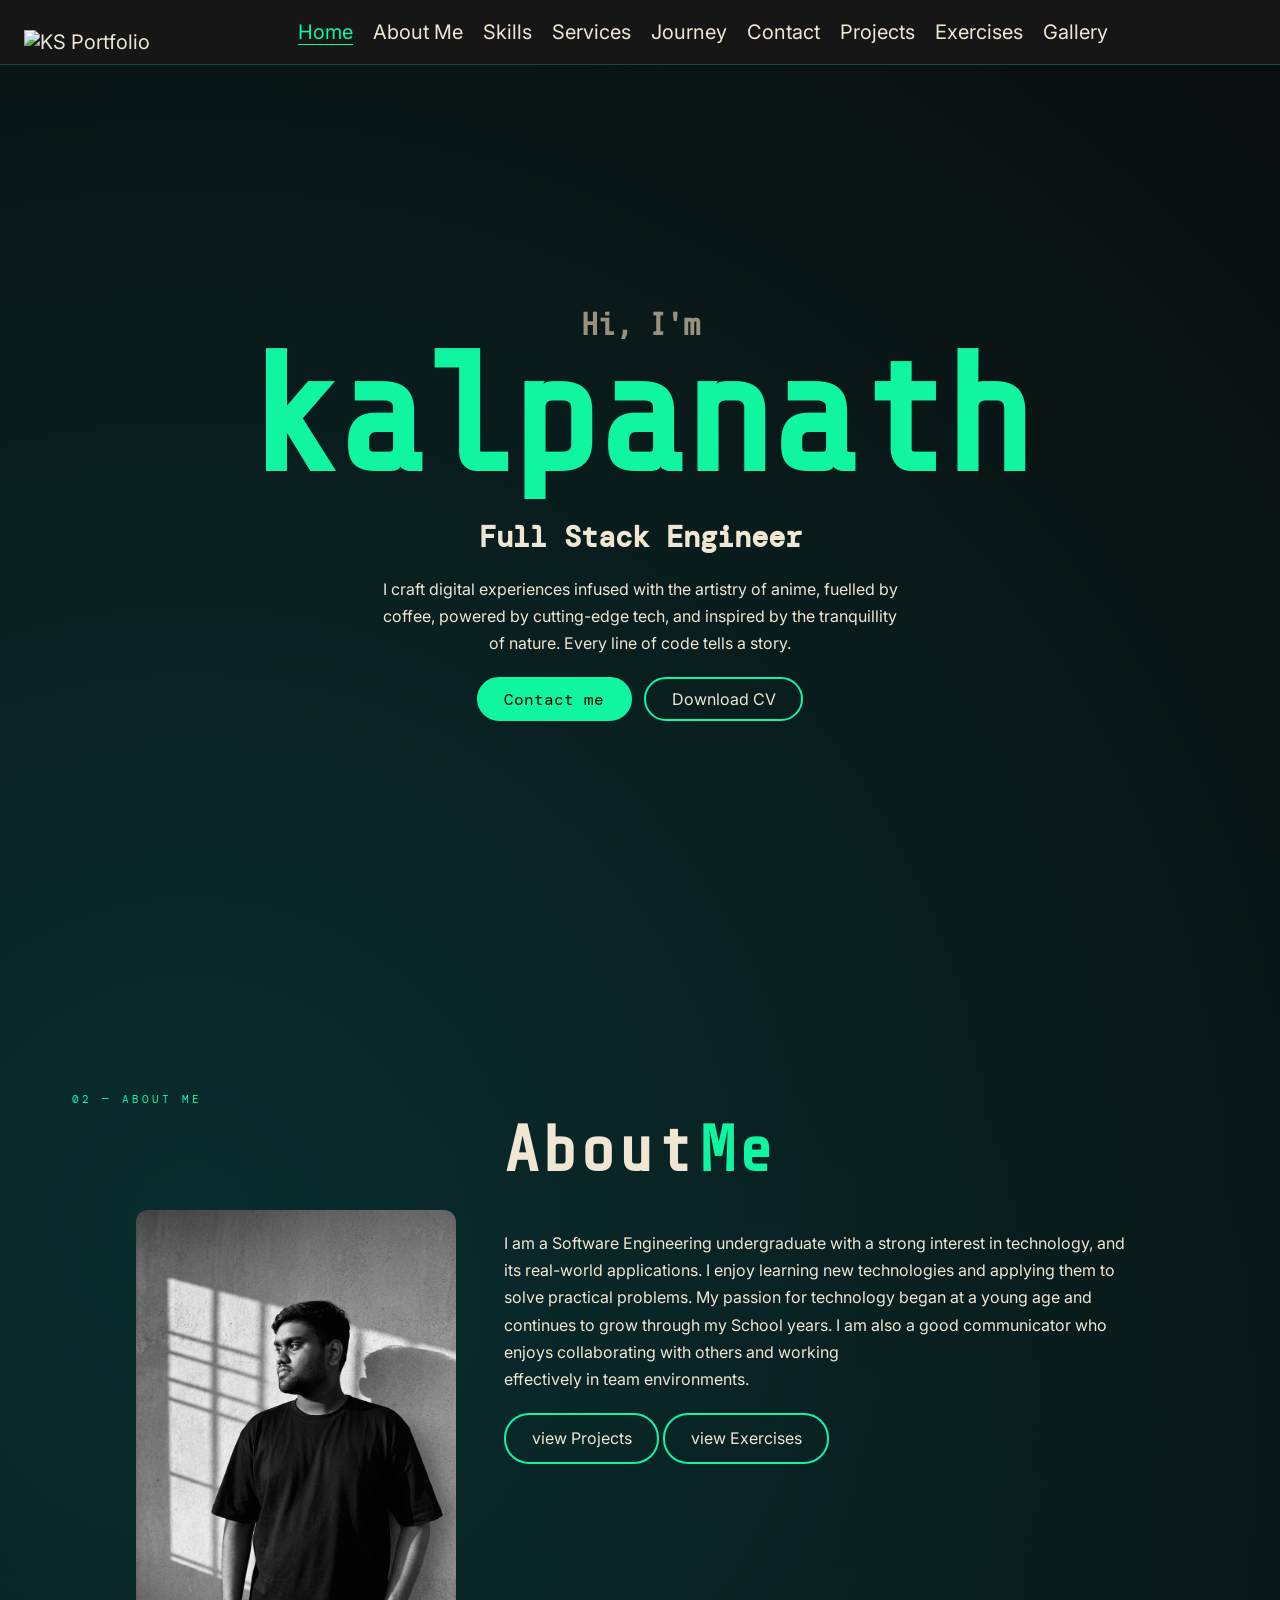
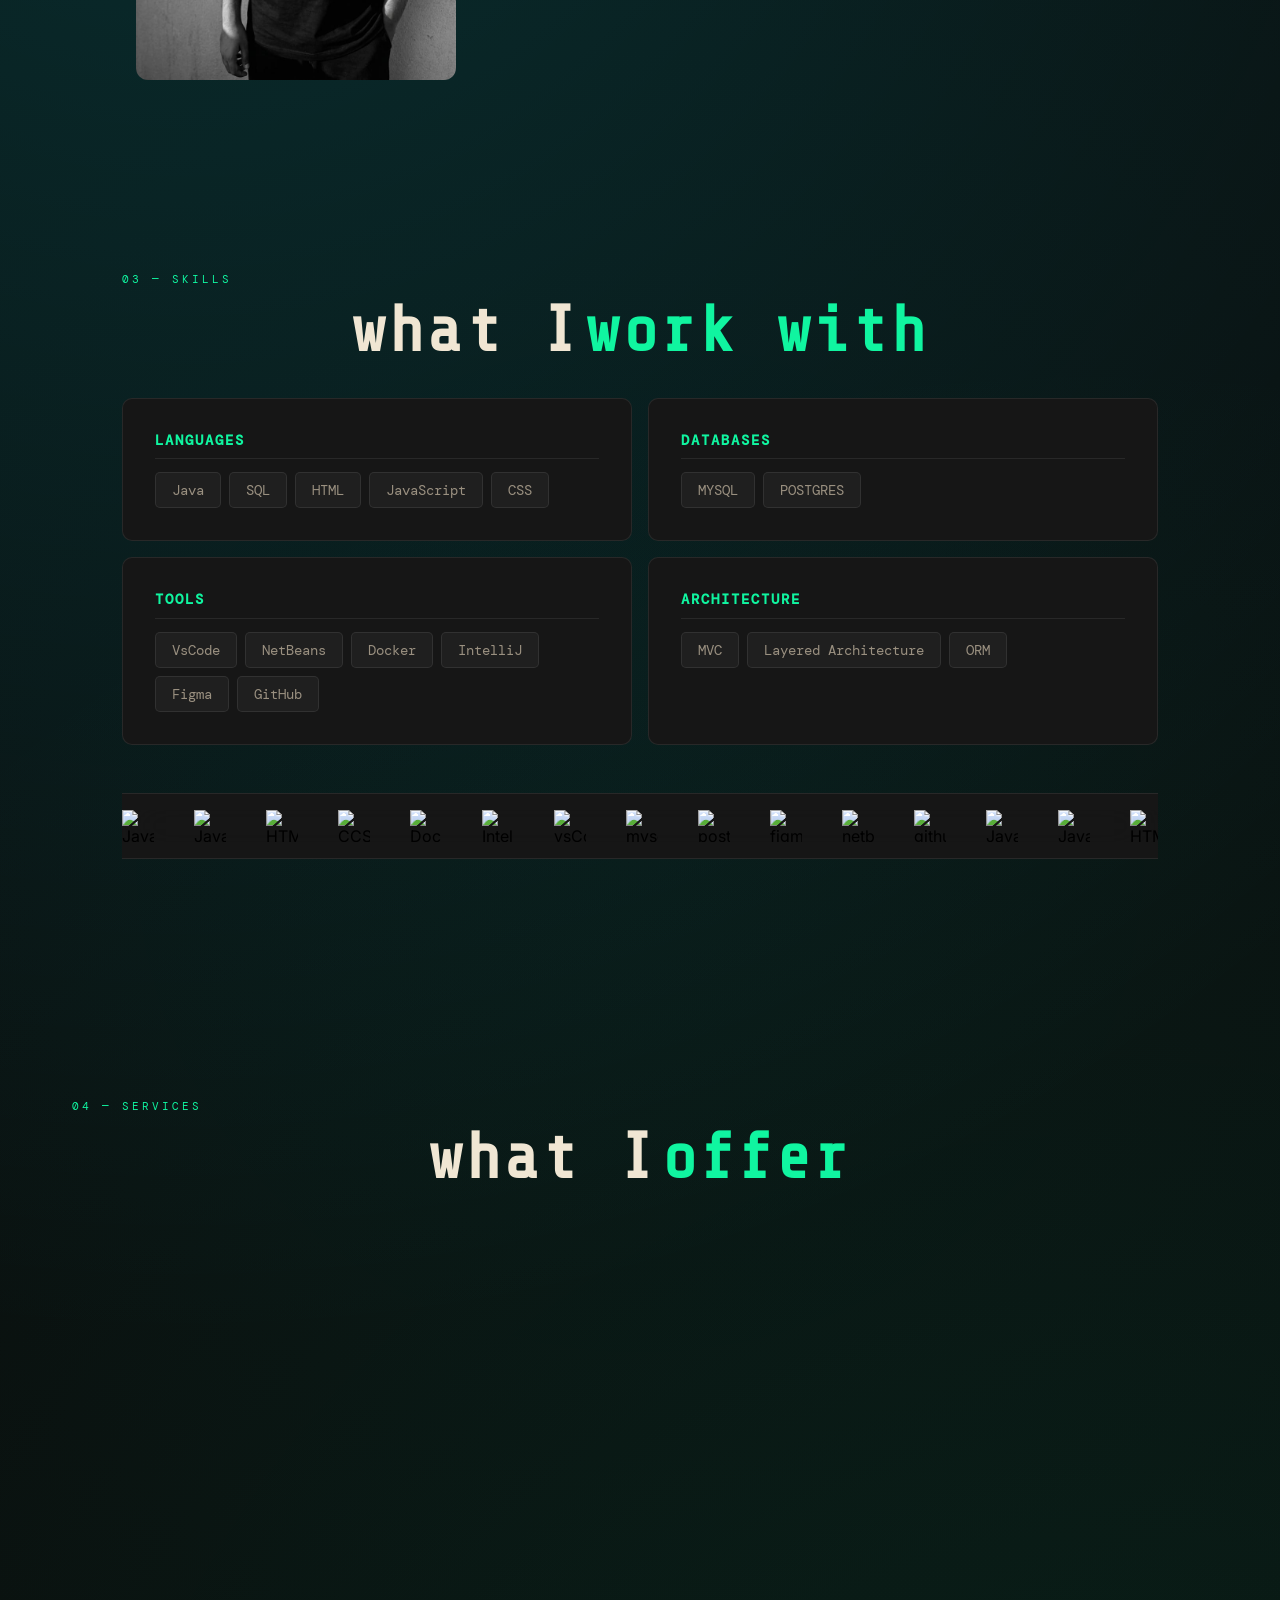
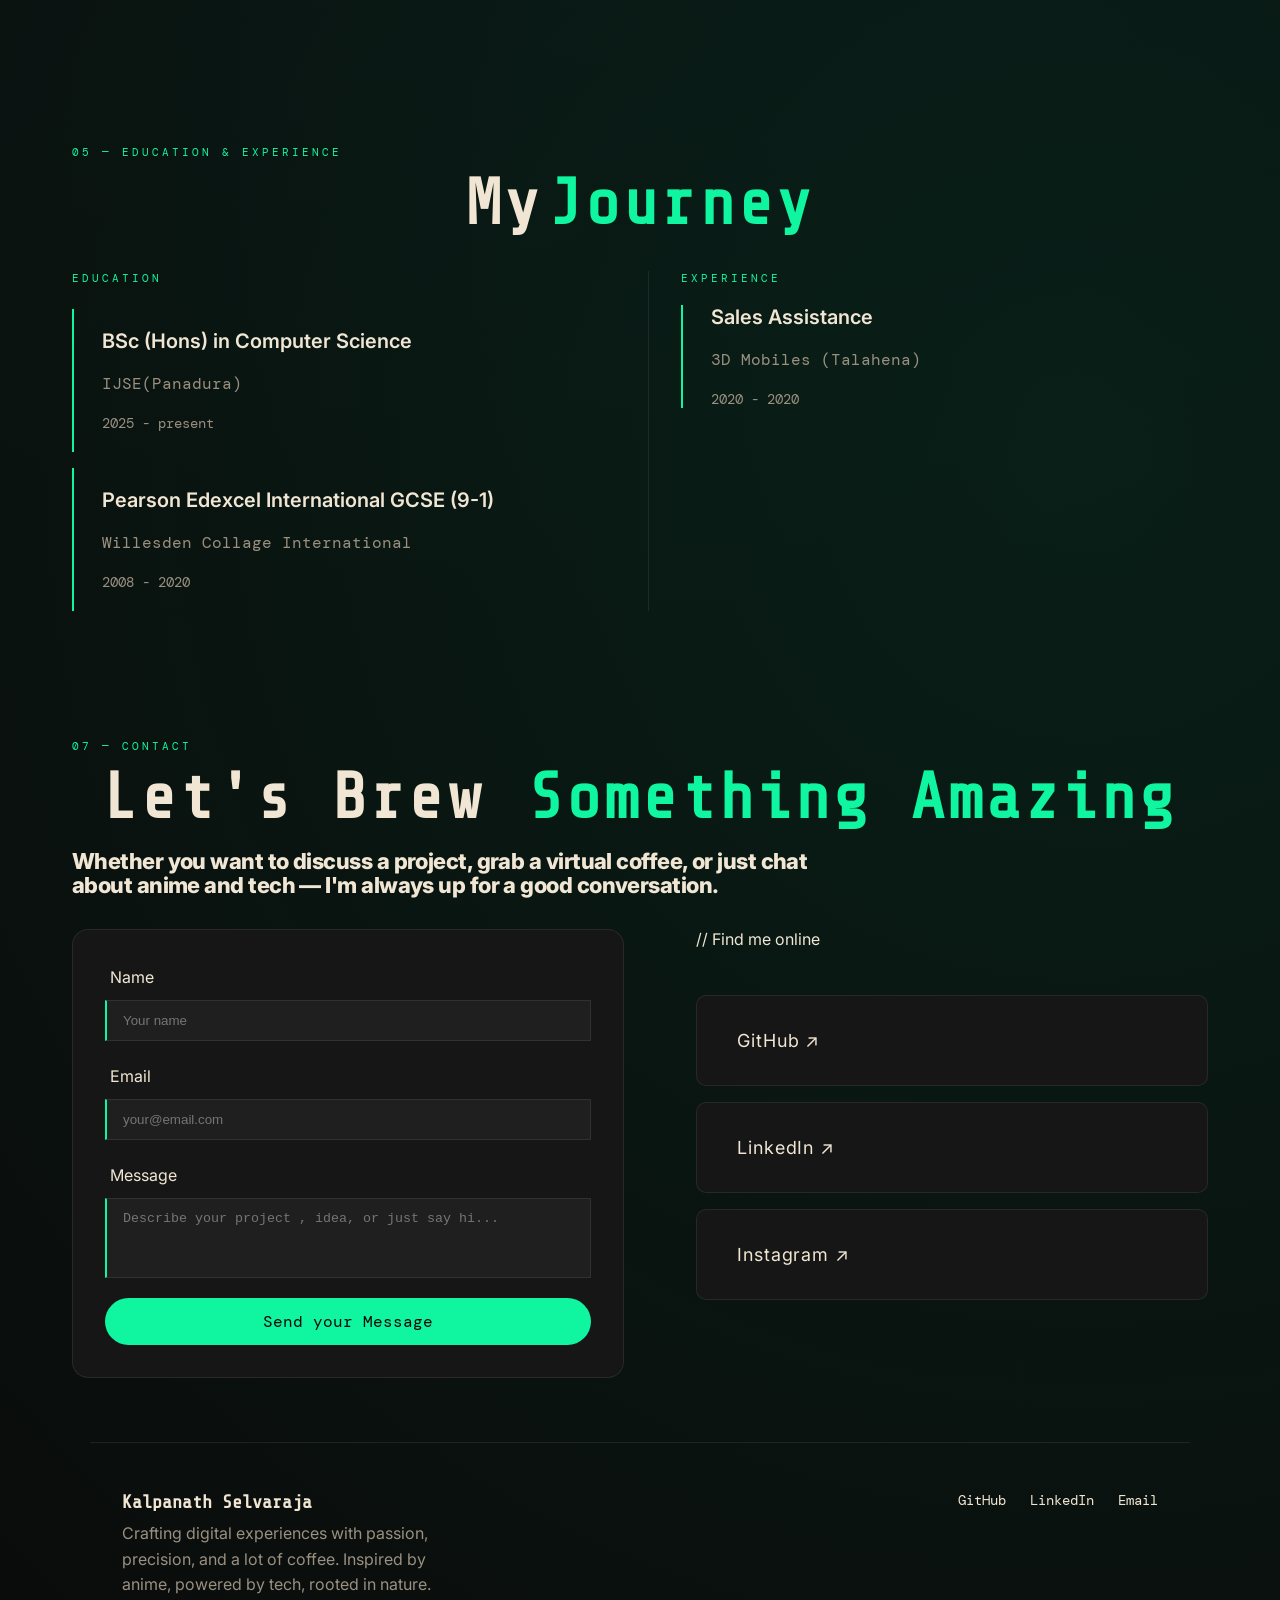
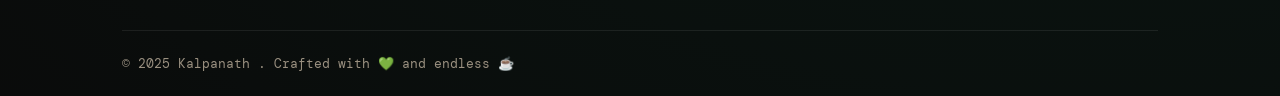
==== commit cb928e9a: "update final test01" ====
--- a/index.html
+++ b/index.html
@@ -29,12 +29,15 @@
 
         <div class="nav-links" id="nav-links">
 
-            <a href="#home" >Home</a>
+            <a href="#home">Home</a>
             <a href="#about">About Me</a>
-            <a href="#skill">Skill</a>
-            <a href="#education-experience">Edu & Ex</a>
-
+            <a href="#skill">Skills</a>
+            <a href="#service">Services</a>
+            <a href="#education-experience">Journey</a>
             <a href="#contact">Contact</a>
+            <a href="projects.html">Projects</a>
+            <a href="exercises.html">Exercises</a>
+            <a href="gallery.html">Gallery</a>
         </div>
 
         <button id="hamburger" class="hamburger">
@@ -52,7 +55,7 @@
 <main>
 
     <!--  Hero section-->
-    <section class ="home" id="home">
+    <section  id="home">
 
         <!-- content-->
         <div id ="home-content">
@@ -75,48 +78,8 @@
 
     </section>
 
-    <!--  About me strip-->
-    <div class="horizontal-scroll">
-        <div class="group">
-            <div class="card"> ☕ Coffee Lover</div>
-            <div class="card">⚡ Tech Lover</div>
-            <div class="card">🌿 Nature Lover</div>
-            <div class="card">🎌 Anime Lover</div>
-            <div class="card"> ☕ Coffee Lover</div>
-            <div class="card">⚡ Tech Lover</div>
-            <div class="card">🌿 Nature Lover</div>
-            <div class="card">🎌 Anime Lover</div>
-            <div class="card">⚡ Tech Lover</div>
-            <div class="card">🌿 Nature Lover</div>
-            <div class="card">🎌 Anime Lover</div>
-            <div class="card"> ☕ Coffee Lover</div>
-            <div class="card">🌿 Nature Lover</div>
-            <div class="card">🎌 Anime Lover</div>
-            <div class="card"> ☕ Coffee Lover</div>
-
-        </div>
-
-        <div  class="group">
-            <div class="card"> ☕ Coffee Lover</div>
-            <div class="card">⚡ Tech Lover</div>
-            <div class="card">🌿 Nature Lover</div>
-            <div class="card">🎌 Anime Lover</div>
-            <div class="card"> ☕ Coffee Lover</div>
-            <div class="card">⚡ Tech Lover</div>
-            <div class="card">🌿 Nature Lover</div>
-            <div class="card">🎌 Anime Lover</div>
-            <div class="card">⚡ Tech Lover</div>
-            <div class="card">🌿 Nature Lover</div>
-            <div class="card">🎌 Anime Lover</div>
-            <div class="card"> ☕ Coffee Lover</div>
-            <div class="card">🌿 Nature Lover</div>
-            <div class="card">🎌 Anime Lover</div>
-            <div class="card"> ☕ Coffee Lover</div>
-        </div>
-    </div>
-
 <!--  about me section-->
-    <section class="about-me reveal" id="about">
+    <section  id="about">
 
         <p class="sec-label">02 — About me</p>
         <h1 class="sub-title">About <span>Me</span></h1>
@@ -148,88 +111,6 @@
 
     </section>
 
-    <!--  skill strip-->
-    <div class="horizontal-scroll">
-        <!--    Skills items -->
-        <div class="group group-reverse">
-            <span class="card">◆</span>
-            <span class="card">Java</span>
-            <span class="card">◆</span>
-            <span class="card">JavaFX</span>
-            <span class="card">◆</span>
-            <span class="card">HTML</span>
-            <span class="card">◆</span>
-            <span class="card">CSS</span>
-            <span class="card">◆</span>
-            <span class="card">JavaScript</span>
-            <span class="card">◆</span>
-            <span class="card">GIT</span>
-            <span class="card">◆</span>
-            <span class="card">Figma</span>
-            <span class="card">◆</span>
-            <span class="card">MYSQL</span>
-            <span class="card">◆</span>
-            <span class="card">MVC</span>
-            <span class="card">◆</span>
-            <span class="card">Java</span>
-            <span class="card">◆</span>
-            <span class="card">JavaFX</span>
-            <span class="card">◆</span>
-            <span class="card">HTML</span>
-            <span class="card">◆</span>
-            <span class="card">CSS</span>
-            <span class="card">◆</span>
-            <span class="card">JavaScript</span>
-            <span class="card">◆</span>
-            <span class="card">GIT</span>
-            <span class="card">◆</span>
-            <span class="card">Figma</span>
-            <span class="card">◆</span>
-            <span class="card">MYSQL</span>
-            <span class="card">◆</span>
-            <span class="card">MVC</span>
-        </div>
-
-        <div class="group group-reverse">
-            <span class="card">◆</span>
-            <span class="card">Java</span>
-            <span class="card">◆</span>
-            <span class="card">JavaFX</span>
-            <span class="card">◆</span>
-            <span class="card">HTML</span>
-            <span class="card">◆</span>
-            <span class="card">CSS</span>
-            <span class="card">◆</span>
-            <span class="card">JavaScript</span>
-            <span class="card">◆</span>
-            <span class="card">GIT</span>
-            <span class="card">◆</span>
-            <span class="card">Figma</span>
-            <span class="card">◆</span>
-            <span class="card">MYSQL</span>
-            <span class="card">◆</span>
-            <span class="card">MVC</span>
-            <span class="card">◆</span>
-            <span class="card">Java</span>
-            <span class="card">◆</span>
-            <span class="card">JavaFX</span>
-            <span class="card">◆</span>
-            <span class="card">HTML</span>
-            <span class="card">◆</span>
-            <span class="card">CSS</span>
-            <span class="card">◆</span>
-            <span class="card">JavaScript</span>
-            <span class="card">◆</span>
-            <span class="card">GIT</span>
-            <span class="card">◆</span>
-            <span class="card">Figma</span>
-            <span class="card">◆</span>
-            <span class="card">MYSQL</span>
-            <span class="card">◆</span>
-            <span class="card">MVC</span>
-        </div>
-    </div>
-
 <!--    skill section-->
     <section class="skill-section" id="skill">
 
@@ -240,7 +121,7 @@
 
         <div class="skill-grid reveal">
 
-            <div class="skill_card stagger-child hover-lift">
+            <div class="skill_card card-animation hover-lift">
                 <h3 class="skill_label">Languages</h3>
 
                 <div class="tags">
@@ -251,7 +132,7 @@
                     <span class="tag">CSS</span>
                 </div>
             </div>
-            <div class="skill_card stagger-child hover-lift">
+            <div class="skill_card card-animation hover-lift">
                 <h3 class="skill_label">Databases</h3>
 
                 <div class="tags">
@@ -259,7 +140,7 @@
                     <span class="tag">POSTGRES</span>
                 </div>
             </div>
-            <div class="skill_card stagger-child hover-lift">
+            <div class="skill_card card-animation hover-lift">
                 <h3 class="skill_label">Tools</h3>
 
                 <div class="tags">
@@ -271,7 +152,7 @@
                     <span class="tag">GitHub</span>
                 </div>
             </div>
-            <div class="skill_card stagger-child hover-lift">
+            <div class="skill_card card-animation hover-lift">
                 <h3 class="skill_label">Architecture</h3>
 
                 <div class="tags">
@@ -319,92 +200,50 @@
 
     </section>
 
-    <!--  education and experience strip-->
-    <div class="horizontal-scroll">
-        <!--    Skills items -->
-        <div class="group ">
-            <span class="card">◆</span>
-            <span class="card">Java</span>
-            <span class="card">◆</span>
-            <span class="card">JavaFX</span>
-            <span class="card">◆</span>
-            <span class="card">HTML</span>
-            <span class="card">◆</span>
-            <span class="card">CSS</span>
-            <span class="card">◆</span>
-            <span class="card">JavaScript</span>
-            <span class="card">◆</span>
-            <span class="card">GIT</span>
-            <span class="card">◆</span>
-            <span class="card">Figma</span>
-            <span class="card">◆</span>
-            <span class="card">MYSQL</span>
-            <span class="card">◆</span>
-            <span class="card">MVC</span>
-            <span class="card">◆</span>
-            <span class="card">Java</span>
-            <span class="card">◆</span>
-            <span class="card">JavaFX</span>
-            <span class="card">◆</span>
-            <span class="card">HTML</span>
-            <span class="card">◆</span>
-            <span class="card">CSS</span>
-            <span class="card">◆</span>
-            <span class="card">JavaScript</span>
-            <span class="card">◆</span>
-            <span class="card">GIT</span>
-            <span class="card">◆</span>
-            <span class="card">Figma</span>
-            <span class="card">◆</span>
-            <span class="card">MYSQL</span>
-            <span class="card">◆</span>
-            <span class="card">MVC</span>
-        </div>
-
-        <div class="group ">
-            <span class="card">◆</span>
-            <span class="card">Java</span>
-            <span class="card">◆</span>
-            <span class="card">JavaFX</span>
-            <span class="card">◆</span>
-            <span class="card">HTML</span>
-            <span class="card">◆</span>
-            <span class="card">CSS</span>
-            <span class="card">◆</span>
-            <span class="card">JavaScript</span>
-            <span class="card">◆</span>
-            <span class="card">GIT</span>
-            <span class="card">◆</span>
-            <span class="card">Figma</span>
-            <span class="card">◆</span>
-            <span class="card">MYSQL</span>
-            <span class="card">◆</span>
-            <span class="card">MVC</span>
-            <span class="card">◆</span>
-            <span class="card">Java</span>
-            <span class="card">◆</span>
-            <span class="card">JavaFX</span>
-            <span class="card">◆</span>
-            <span class="card">HTML</span>
-            <span class="card">◆</span>
-            <span class="card">CSS</span>
-            <span class="card">◆</span>
-            <span class="card">JavaScript</span>
-            <span class="card">◆</span>
-            <span class="card">GIT</span>
-            <span class="card">◆</span>
-            <span class="card">Figma</span>
-            <span class="card">◆</span>
-            <span class="card">MYSQL</span>
-            <span class="card">◆</span>
-            <span class="card">MVC</span>
-        </div>
-    </div>
+    <section  id="service">
+
+        <!-- Title -->
+        <!--        <p class="sub-title">Skills ()</p>-->
+        <p class="sec-label">04 — Services</p>
+        <h2 class="sub-title">what I <span>offer</span></h2>
+
+        <div class="service-cards reveal">
+
+            <div class="service-card card-animation hover-lift">
+                <div class="service-icon">🌐</div>
+                <h3 class="service-title">Web Development</h3>
+                <p class="service-desc">Building responsive and modern websites using HTML, CSS and JavaScript.</p>
+            </div>
+
+            <div class="service-card card-animation hover-lift">
+                <div class="service-icon">🎨</div>
+                <h3 class="service-title">UI Design</h3>
+                <p class="service-desc">Designing clean and intuitive user interfaces using Figma.</p>
+            </div>
+
+            <div class="service-card card-animation hover-lift">
+                <div class="service-icon">🖥️</div>
+                <h3 class="service-title">Desktop Application Development</h3>
+                <p class="service-desc">Building functional desktop applications using Java and JavaFX.</p>
+            </div>
+
+            <div class="service-card card-animation hover-lift">
+                <div class="service-icon">🗄️</div>
+                <h3 class="service-title">Database Design</h3>
+                <p class="service-desc">Designing and managing structured databases using MySQL and PostgreSQL.</p>
+            </div>
+        </div>
+
+
+    </section>
+
+
+
 
     <!--  education and experience section-->
-    <section class="education-experience" id="education-experience">
-
-        <p class="sec-label">04 — education & experience</p>
+    <section  id="education-experience">
+
+        <p class="sec-label">05 — education & experience</p>
         <h2 class="sub-title" >My <span>Journey</span> </h2>
 
         <div class="edu-ex-grid">
@@ -448,26 +287,13 @@
 
     </section>
 
-    <section class="gallery-section" id="gallery">
-        <p class="sec-label">03 — gallery</p>
-        <h2 class="sub-title">moments & <span>work</span></h2>
-
-        <div class="gallery-grid reveal">
-            <div class="gallery-item">
-                <img src="assets/About_me_pic.png" alt="gallery image">
-            </div>
-            <div class="gallery-item">
-                <img src="assets/gallery2.jpg" alt="gallery image">
-            </div>
-
-        </div>
-    </section>
+
 
 
     <!-- contact section-->
-    <section class="contact" id="contact">
-
-        <p class="sec-label">// Contact me</p>
+    <section  id="contact">
+
+        <p class="sec-label">07 — Contact</p>
 
 
         <h2 class="sub-title">Let's Brew&nbsp;<span> Something Amazing</span></h2>
@@ -479,7 +305,7 @@
         <div class="contact-block reveal">
 
             <div class="terminal slide-left">
-                <form action="mailto:kalapanath87@gmail.com" method="POST" enctype="text/plain" class="form">
+                <form action="https://formspree.io/f/meevwpqk" method="POST"  class="form" autocomplete="off">
 
 
                             <div class="field">
--- a/css/style.css
+++ b/css/style.css
@@ -3,6 +3,13 @@
     margin: 0;
     padding: 0;
     box-sizing: border-box;
+}
+
+section{
+        max-width: 1200px;
+        margin: 0 auto;
+        padding: 4rem 2rem;
+
 }
 
 
@@ -428,7 +435,7 @@
     margin: 20px 0;
 }
 
-
+/*  Skill Section   */
 .skill-section{
     max-width: 1100px;
     margin: 0 auto;
@@ -526,21 +533,61 @@
 }
 
 
+/*  Services Section   */
+.services-section {
+    max-width: 1100px;
+    margin: 0 auto;
+    padding: 8rem 2rem;
+}
+
+.service-cards {
+
+    display: grid;
+    grid-template-columns: 1fr 1fr;
+    gap: 1rem;
+    margin-top: 2rem;
+}
+
+
+.service-card {
+    background: var(--bg-card);
+    border: 1px solid var(--border);
+    border-radius: 10px;
+    padding: 2rem;
+}
+
+
+.service-card:hover {
+    border-color: var(--accent);
+    box-shadow: 0 8px 30px rgba(16, 245, 160, 0.08);
+}
+
+.service-icon {
+    font-size: 2rem;
+    margin-bottom: 1rem;
+}
+
+.service-title {
+    font-family: var(--font-mono);
+    font-size: 15px;
+    color: var(--accent);
+    letter-spacing: 1px;
+    margin-bottom: 0.8rem;
+}
+
+.service-desc {
+    font-family: var(--font-body);
+    font-size: 13.5px;
+    color: var(--text-muted);
+    line-height: 1.7;
+}
+/*  Education Section   */
+
 .education-experience{
     max-width: 1100px;
     margin: 0 auto;
     padding: 8rem 2rem;
 }
-
-/*.group-title{*/
-/*    color: var(--text-primary);*/
-/*    font-size: var(--h2);*/
-/*    font-family: var(--font-title);*/
-/*    width: 100%;*/
-/*    display: flex;*/
-/*    margin-top: 0;*/
-/*    letter-spacing: 0.05em;*/
-/*}*/
 
 .edu-ex-grid{
     display: grid;
@@ -843,7 +890,7 @@
 
 
 
-
+/*  gallery Section   */
 
 .gallery-section {
     max-width: 1100px;
@@ -853,25 +900,23 @@
 
 .gallery-grid {
     display: grid;
-    grid-template-columns: 1fr 1fr;
+    grid-template-columns: 1fr 1fr 1fr;
     column-gap: 1rem;
     margin-top: 2rem;
 }
 
 .gallery-item {
-    /*break-inside: avoid;*/
     margin-bottom: 1rem;
     border-radius: 10px;
     overflow: hidden;
     border: 1px solid var(--border);
-    min-width: 200px;
-
 }
 
 .gallery-item img {
     width: 100%;
     height: auto;
     display: block;
+
     transition: transform 0.4s ease;
 }
 
@@ -1125,15 +1170,14 @@
     transform: translateX(0);
 }
 
-.stagger-child {
+.card-animation {
     opacity: 0;
-    transform: translateY(25px);
     transition: opacity 0.5s ease, transform 0.5s ease;
 }
 
-.stagger-child.visible {
+.card-animation.visible {
     opacity: 1;
-    transform: translateY(0);
+
 }
 
 
@@ -1223,12 +1267,22 @@
         display: none;
     }
 
+    .gallery-section {
+        padding: 4rem 1rem;
+    }
+
     .edu-ex-grid{
         grid-template-columns: 1fr;
     }
+
     .experience-block {
-        border-left: 0;
-        padding: 0;
+            border-left: 0;
+            padding-left: 0;
+
+    }
+
+    .gallery-grid {
+        justify-items: center;
     }
 
 
@@ -1244,7 +1298,20 @@
     .footer{
         margin-top: 20px;
     }
-}
+
+    .hover-lift:hover {
+        transform: none;
+        box-shadow: none;
+    }
+
+    .service-card:hover {
+        transform: none;
+        box-shadow: none;
+        border-color: var(--border);
+    }
+
+}
+
 
 @media (max-width: 600px) {
 
@@ -1273,7 +1340,8 @@
 
     .experience-block {
         border-left: 0;
-        padding: 0;
+        padding-left: 0;
+
     }
 
     .terminal{
@@ -1286,6 +1354,19 @@
 
     .gallery-grid{
         grid-template-columns: 1fr 1fr;
+        align-items: center;
+        align-content: center;
+    }
+
+    .gallery-item{
+        width: 100px;
+        height: 180px;
+    }
+
+    .gallery-item img {
+        width: 100%;
+        height: 100%;
+        object-fit: cover;
     }
 
     .contact-info{
@@ -1324,18 +1405,17 @@
     .gallery-grid{
         grid-template-columns: 1fr ;
     }
+
     .experience-block {
         border-left: 0;
-        padding: 0;
+        padding-left: 0;
+
     }
     .strip_icon img {
         width: 22px;
         height: 22px;
     }
 
-
-
-
     .field textarea{
         padding: 10px 4px;
     }
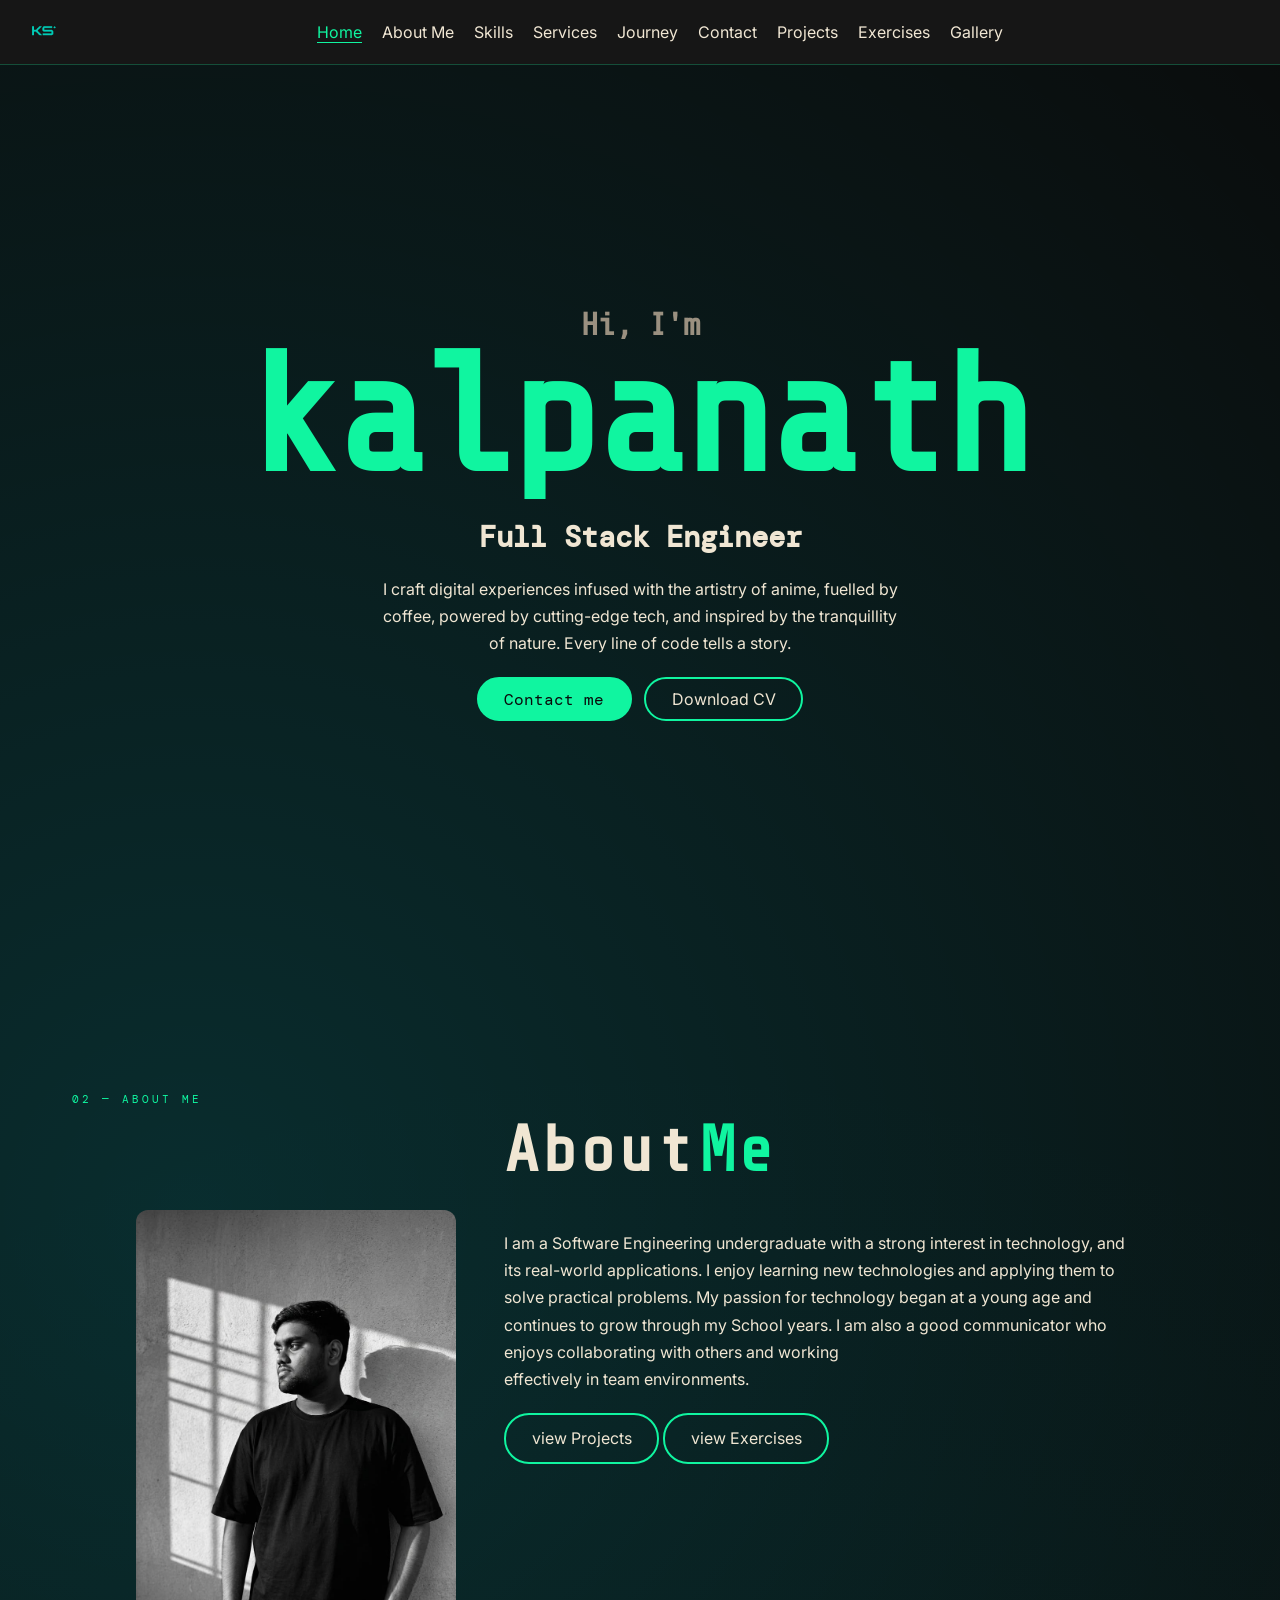
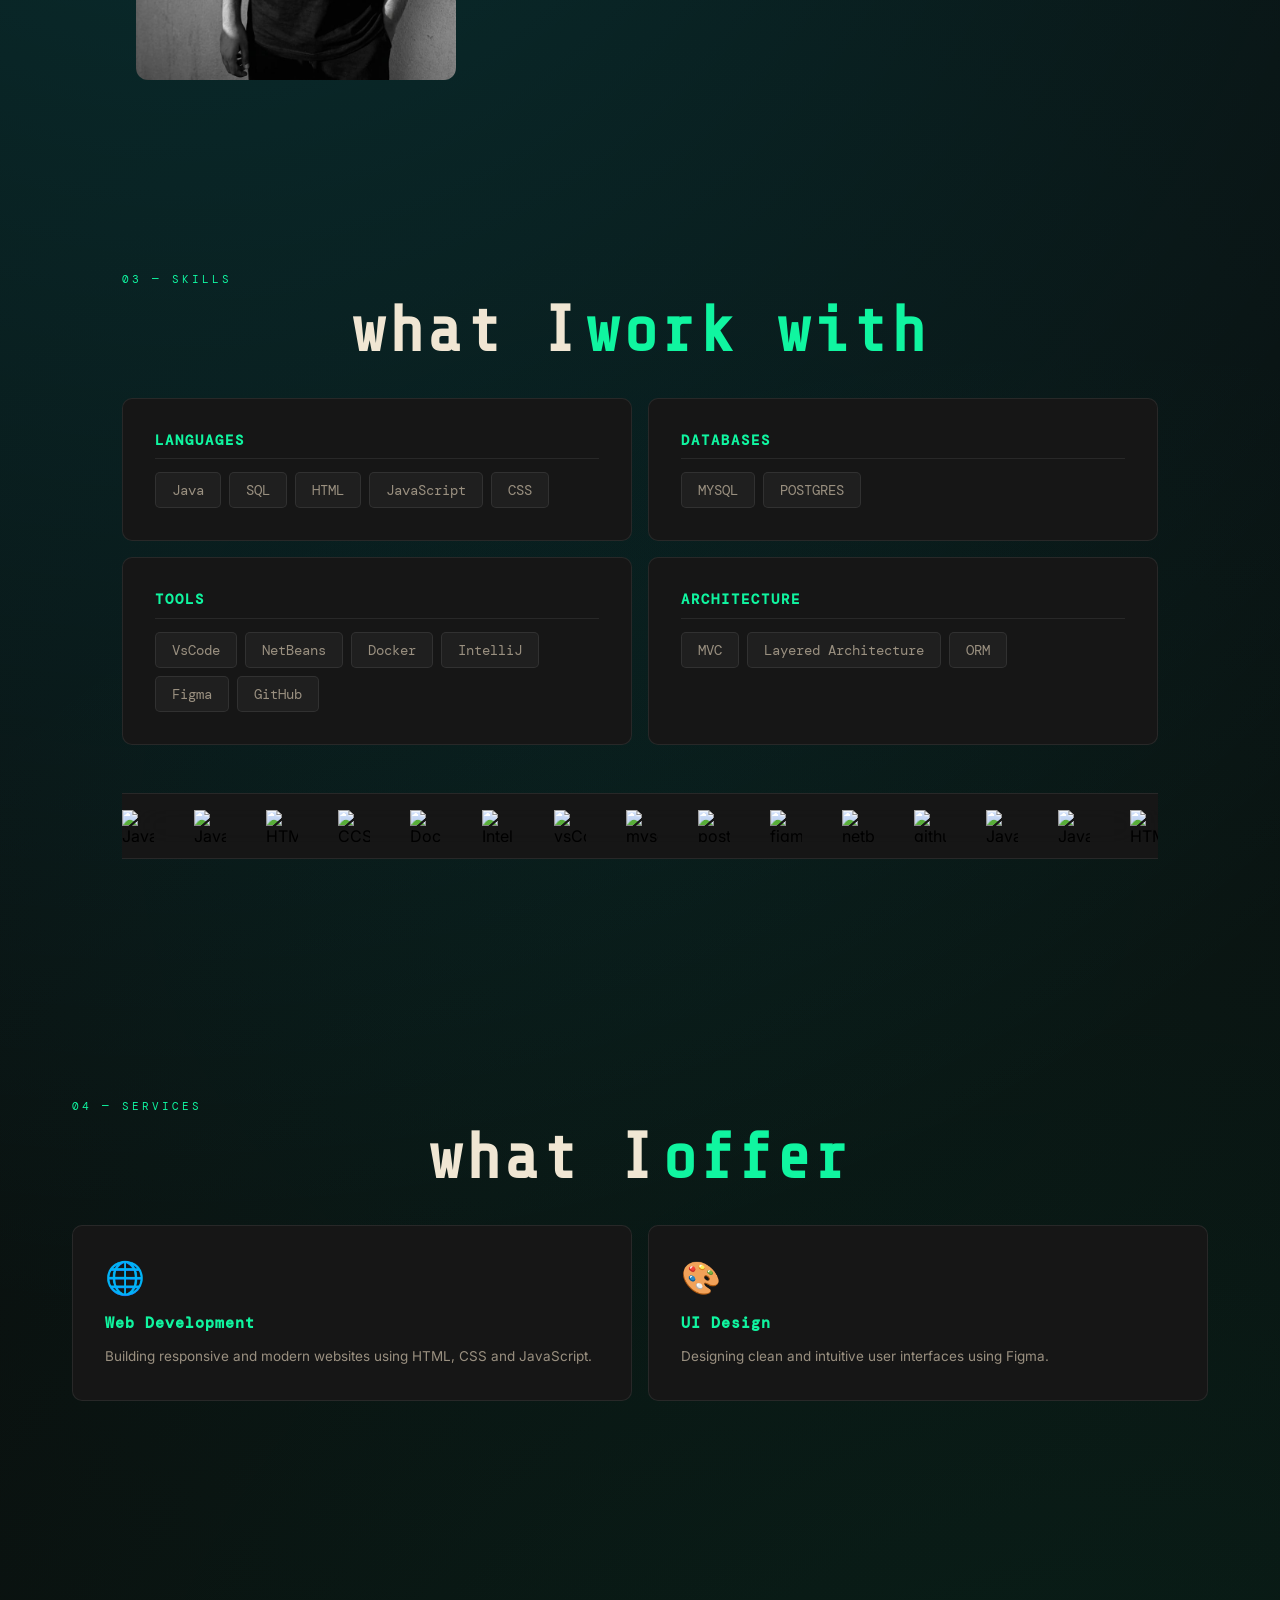
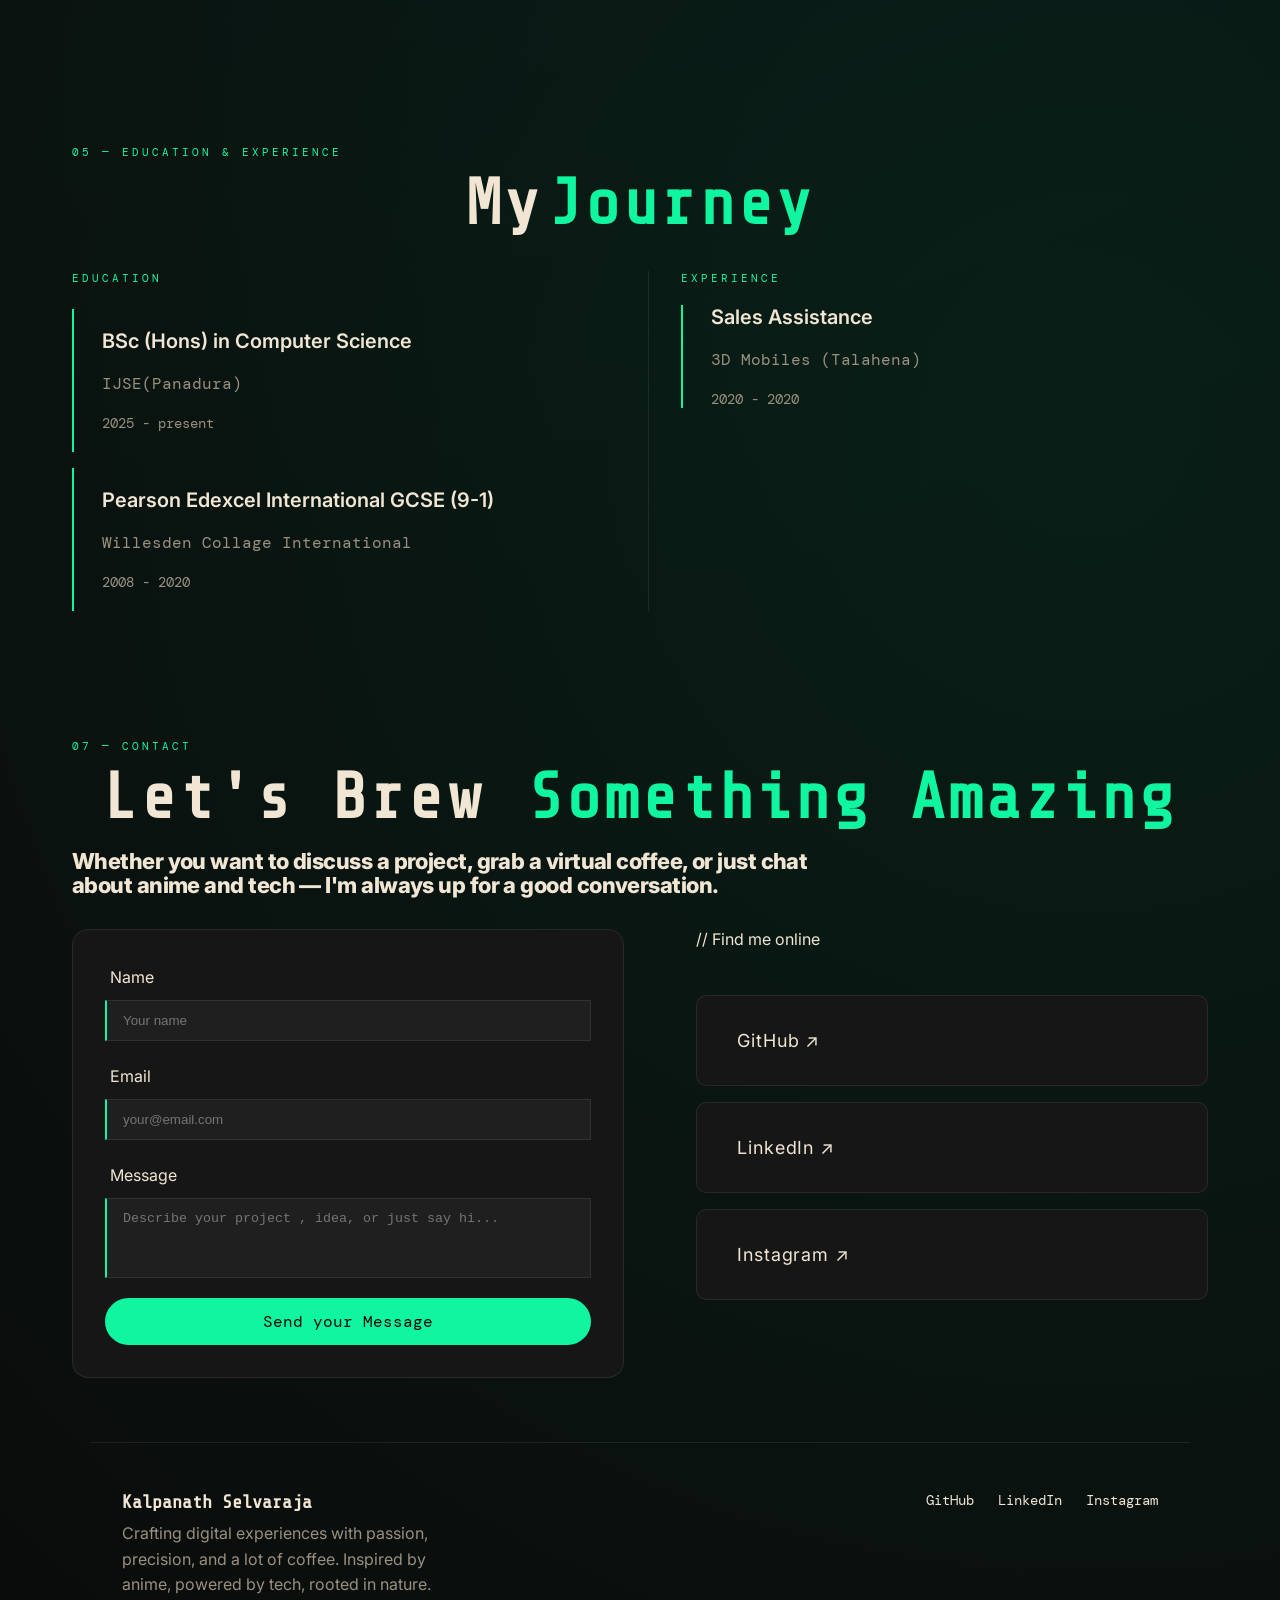
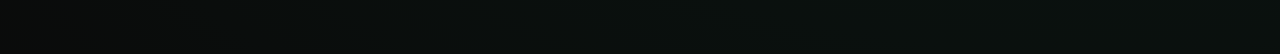
==== commit dfe9f8ab: "update" ====
--- a/index.html
+++ b/index.html
@@ -24,7 +24,7 @@
 <!--        navigation section-->
     <nav class = "navbar">
         <div class="logo">
-            <img src="logo" alt="KS Portfolio">
+            <img src="assets/Logo_image.png" id="logo" alt="KS Portfolio">
         </div>
 
         <div class="nav-links" id="nav-links">
@@ -71,7 +71,7 @@
             </div>
             <div class="hero-btn">
                 <a href="#contact" id="contact_btn" class="btn-hover-lift">Contact me</a>
-                <a href="#contact" class="normal_btn hover-lift">Download CV</a>
+                <a href="assets/Kalpanath_CV.pdf" download="Kalpanath_CV.pdf" class="normal_btn hover-lift">Download CV</a>
             </div>
         </div>
 
@@ -337,15 +337,15 @@
                 </div>
 
                 <div class="social-links hover-lift">
-                    <a href="https://www.github.com/" >GitHub ↗ </a>
+                    <a href="https://github.com/kalpanath-selvaraja" target="_blank" rel="noopener noreferrer">GitHub ↗ </a>
                 </div>
 
                 <div class="social-links hover-lift">
-                    <a href="https://www.linkedin.com/" >LinkedIn ↗ </a>
+                    <a href="https://www.linkedin.com/in/kalpanath-selvaraja-596512304/" target="_blank" rel="noopener noreferrer">LinkedIn ↗ </a>
                 </div>
 
                 <div class="social-links hover-lift">
-                    <a href="https://www.instagram.com/" >Instagram ↗ </a>
+                    <a href="https://www.instagram.com/kalpanath97?igsh=MWIyb3pobWhkdzI1Zg==" target="_blank" rel="noopener noreferrer">Instagram ↗ </a>
                 </div>
             </div>
 
@@ -366,17 +366,12 @@
             </div>
 
             <div class="socials">
-                <a class="links" href="#">GitHub</a>
-                <a class="links" href="#">LinkedIn</a>
-                <a class="links" href="#">Email</a>
-            </div>
-        </div>
-
-        <div class="footer-bottom">
-            <p class="copyright">
-                © 2025 Kalpanath . Crafted with 💚 and endless ☕
-            </p>
-        </div>
+                <a class="links" href="https://github.com/kalpanath-selvaraja" target="_blank" rel="noopener noreferrer">GitHub</a>
+                <a class="links" href="https://www.linkedin.com/in/kalpanath-selvaraja-596512304/" target="_blank" rel="noopener noreferrer">LinkedIn</a>
+                <a class="links" href="https://www.instagram.com/kalpanath97?igsh=MWIyb3pobWhkdzI1Zg==" target="_blank" rel="noopener noreferrer">Instagram</a>
+            </div>
+        </div>
+
 
 </footer>
 
--- a/css/style.css
+++ b/css/style.css
@@ -93,12 +93,18 @@
     border-bottom: 1px solid var(--border-accent);
 }
 
-.logo{
-    position: relative;
-    left: 0;
-    top: 10px;
-}
-
+.logo {
+    width: 40px;
+    height: 40px;
+    overflow: hidden;
+}
+
+.logo img {
+    height: 40px;
+    width: auto;
+    object-fit: cover;
+    object-position: right center;
+}
 
 
 
@@ -112,6 +118,9 @@
     margin: auto;
 }
 
+.nav-links a{
+    font-size:var(--para);
+}
 
 .nav-links a.active {
     color: var(--accent);
@@ -350,15 +359,7 @@
     font-size: var(--para);
 }
 
-/*@keyframes scroll {*/
-/*    from{ transform: translateX(0); }*/
-/*    to{ transform: translateX(-100%); }*/
-/*}*/
-
-
-/*.group-reverse {*/
-/*    animation: scroll-reverse 45s infinite linear;*/
-/*}*/
+
 
 @keyframes scroll-reverse {
     from{ transform: translateX(0); }
@@ -776,7 +777,13 @@
 .exercises-page {
     display: flex;
     height: 100vh;
-    padding-top: 65px;
+    padding: 65px 0 0 0;
+
+    width: 100%;
+
+    max-width: 100%;
+    margin: 0 auto;
+
 }
 
 .exercise-sidebar {
@@ -1253,6 +1260,7 @@
 
     .exercises-page {
         flex-direction: column;
+
     }
 
     .exercise-sidebar {
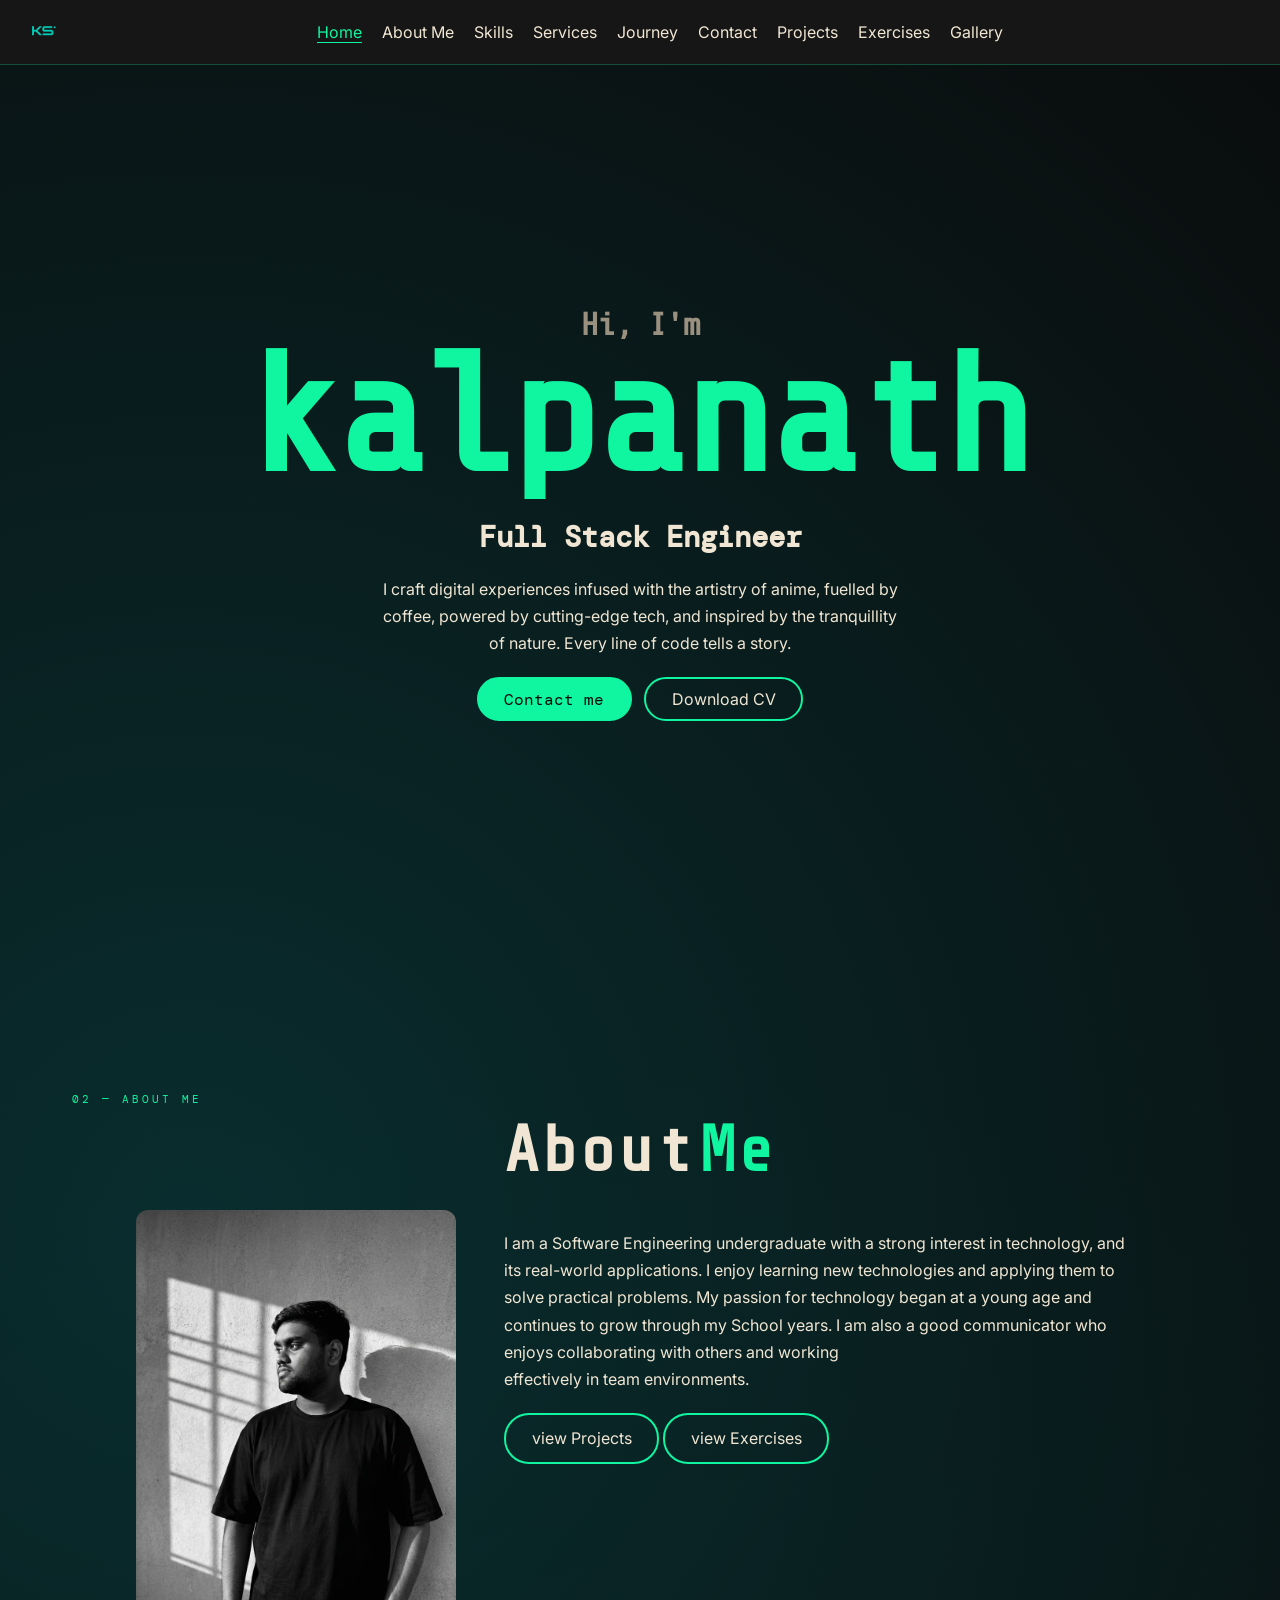
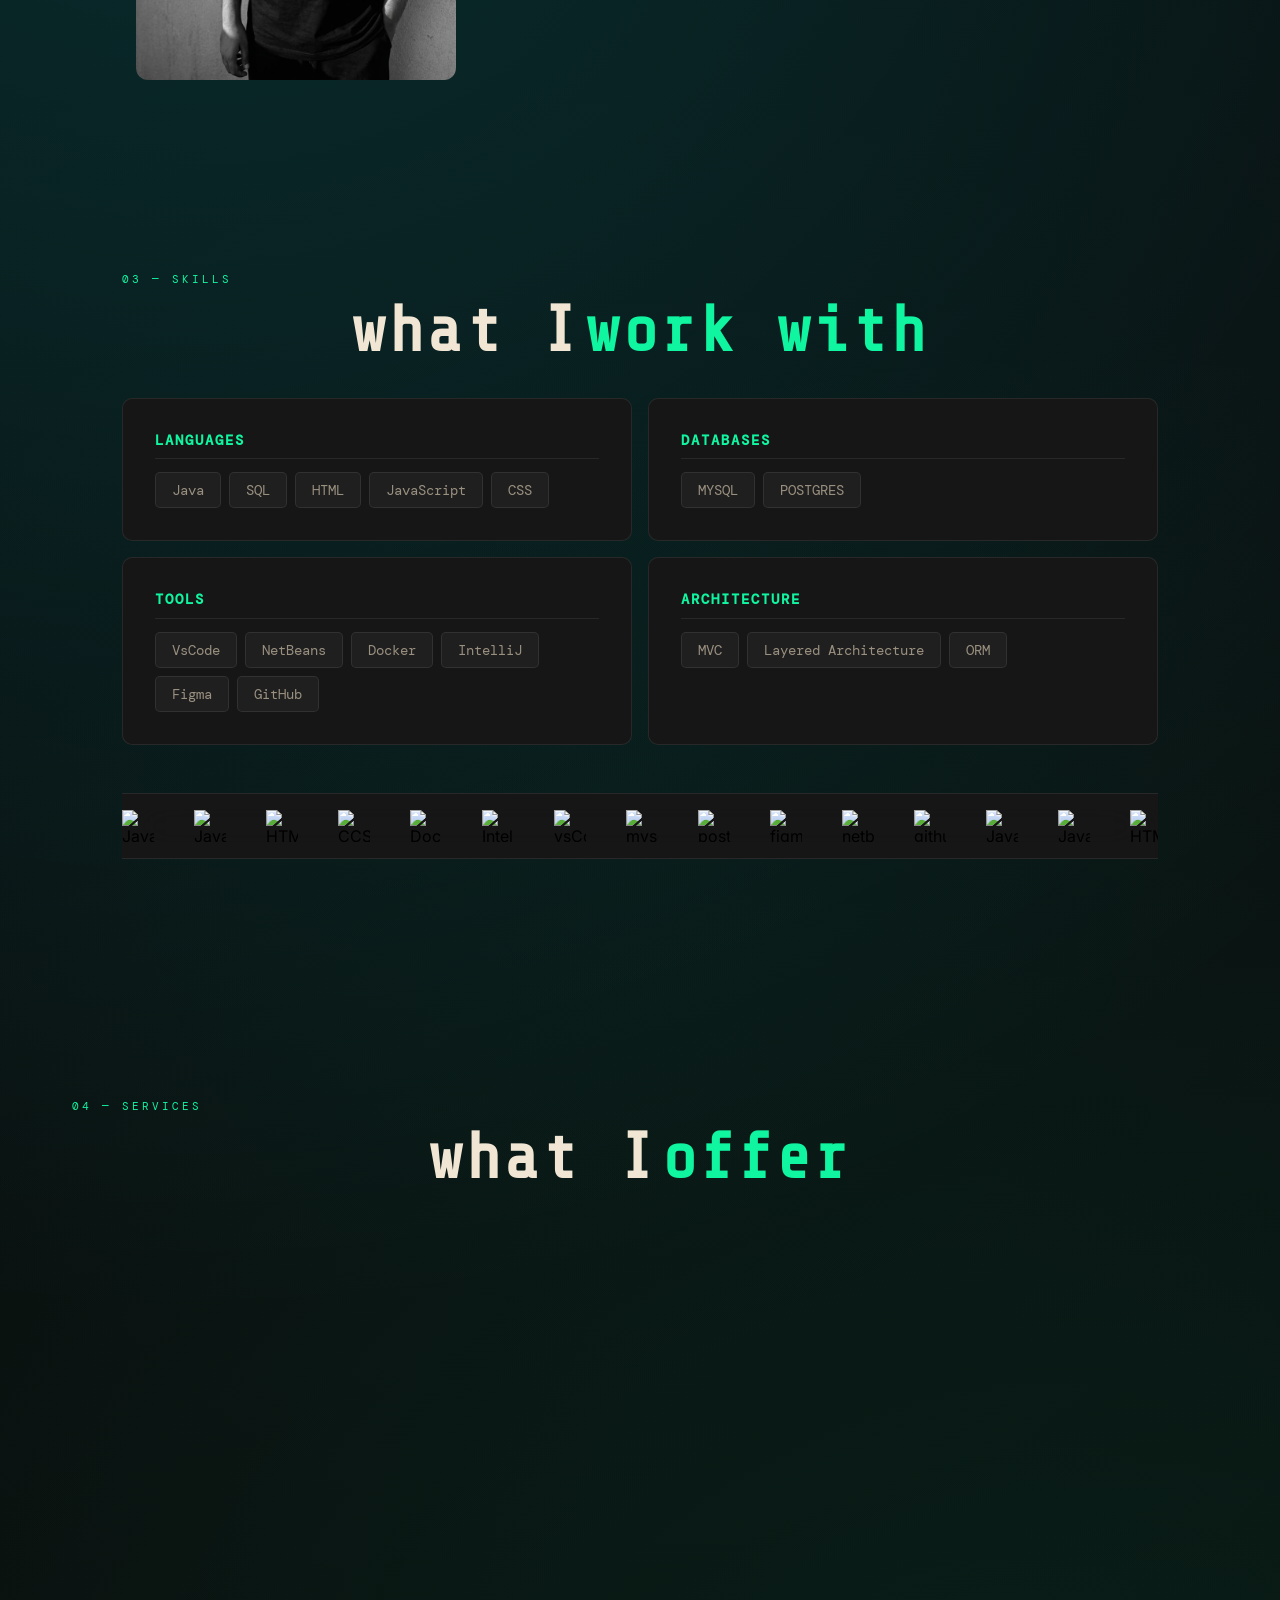
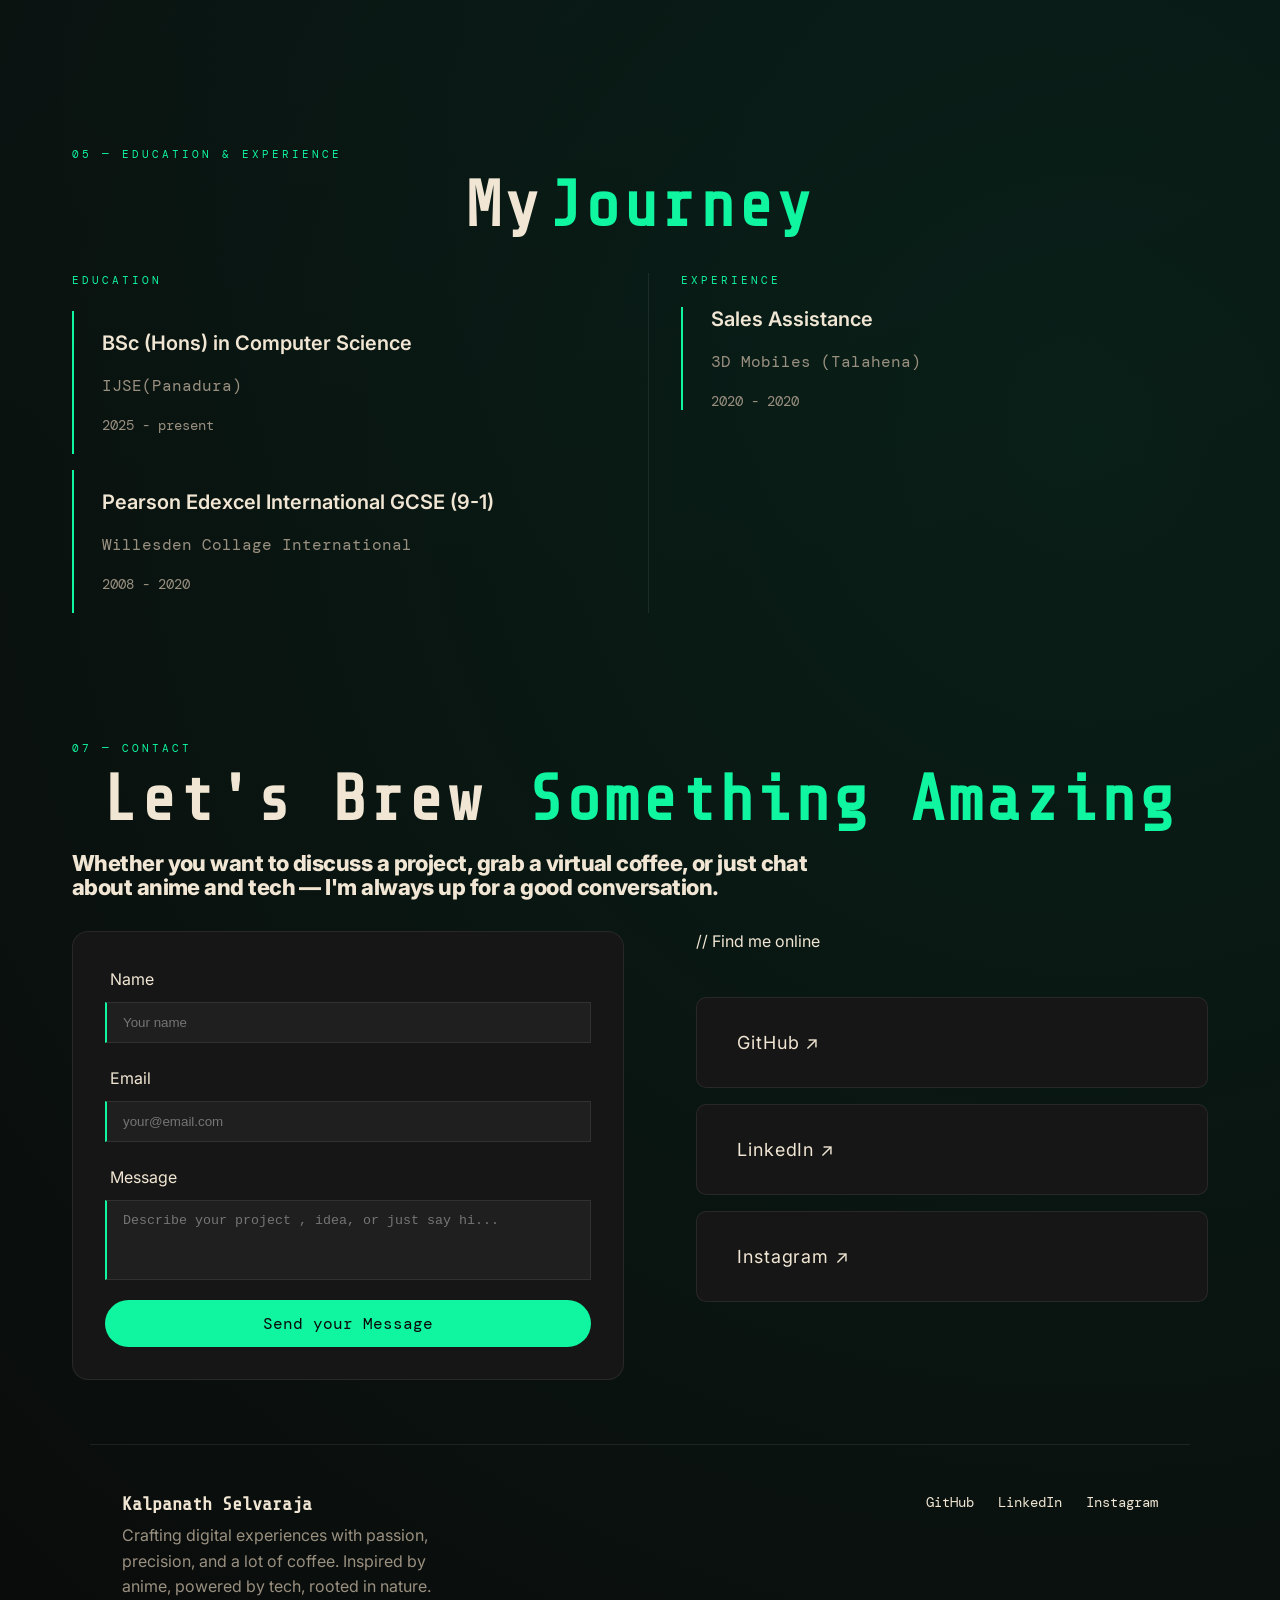
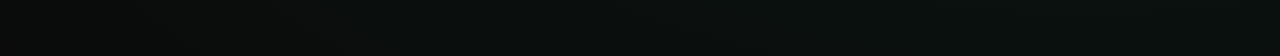
==== commit c40ed8d2: "update icons" ====
--- a/index.html
+++ b/index.html
@@ -210,25 +210,33 @@
         <div class="service-cards reveal">
 
             <div class="service-card card-animation hover-lift">
-                <div class="service-icon">🌐</div>
+                <div class="service-icon">
+                    <img src="assets/internet.png">
+                </div>
                 <h3 class="service-title">Web Development</h3>
                 <p class="service-desc">Building responsive and modern websites using HTML, CSS and JavaScript.</p>
             </div>
 
             <div class="service-card card-animation hover-lift">
-                <div class="service-icon">🎨</div>
+                <div class="service-icon">
+                    <img src="assets/color-palette.png">
+                </div>
                 <h3 class="service-title">UI Design</h3>
                 <p class="service-desc">Designing clean and intuitive user interfaces using Figma.</p>
             </div>
 
             <div class="service-card card-animation hover-lift">
-                <div class="service-icon">🖥️</div>
+                <div class="service-icon">
+                    <img src="assets/desktop.png">
+                </div>
                 <h3 class="service-title">Desktop Application Development</h3>
                 <p class="service-desc">Building functional desktop applications using Java and JavaFX.</p>
             </div>
 
             <div class="service-card card-animation hover-lift">
-                <div class="service-icon">🗄️</div>
+                <div class="service-icon">
+                    <img src="assets/server.png">
+                </div>
                 <h3 class="service-title">Database Design</h3>
                 <p class="service-desc">Designing and managing structured databases using MySQL and PostgreSQL.</p>
             </div>
--- a/css/style.css
+++ b/css/style.css
@@ -94,18 +94,15 @@
 }
 
 .logo {
-    width: 40px;
-    height: 40px;
-    overflow: hidden;
+    display: flex;
+    align-items: center;
 }
 
 .logo img {
     height: 40px;
     width: auto;
-    object-fit: cover;
-    object-position: right center;
-}
-
+    object-fit: contain;
+}
 
 
 /*navigation links ================> */
@@ -564,8 +561,21 @@
 }
 
 .service-icon {
-    font-size: 2rem;
+    font-size: 2.5rem;
+    line-height: 1;
     margin-bottom: 1rem;
+    display: flex;
+    align-items: center;
+    justify-content: flex-start;
+    width: 2.5rem;
+    height: 2.5rem;
+}
+
+.service-icon img {
+    width: 100%;
+    height: 100%;
+    object-fit: contain;
+    display: block;
 }
 
 .service-title {
@@ -776,7 +786,7 @@
 /* Assignments  */
 .exercises-page {
     display: flex;
-    height: 100vh;
+    min-height: 100vh;
     padding: 65px 0 0 0;
 
     width: 100%;
@@ -890,6 +900,7 @@
 
 .preview-frame {
     width: 100%;
+    min-height: 100vh;
     flex: 1;
     border: none;
     background: var(--bg-colour);
@@ -1191,6 +1202,9 @@
 
 @media (max-width: 768px) {
 
+    .logo img {
+        height: 30px;
+    }
 
     .hamburger{
         display: flex;
@@ -1307,6 +1321,15 @@
         margin-top: 20px;
     }
 
+    .footer-block {
+        flex-direction: column;
+        gap: 1.5rem;
+    }
+
+    .socials {
+        flex-wrap: wrap;
+    }
+
     .hover-lift:hover {
         transform: none;
         box-shadow: none;
